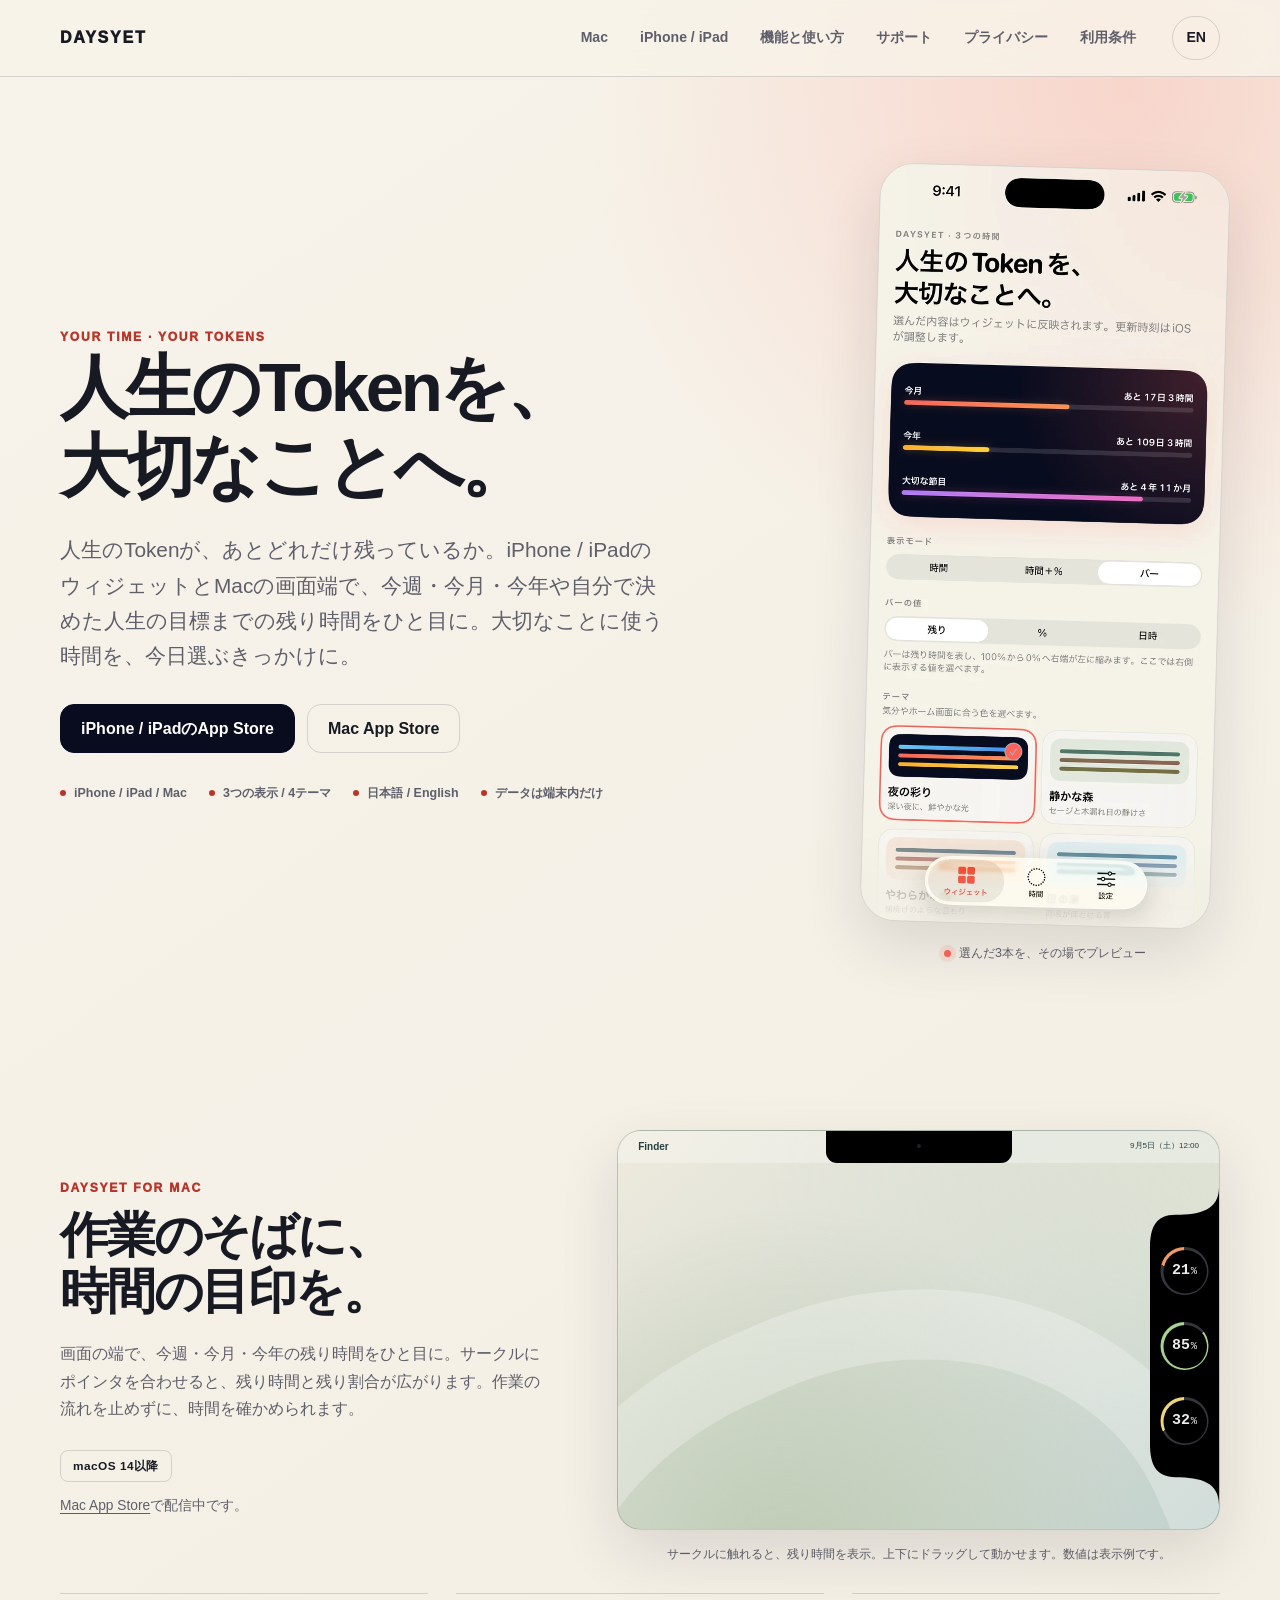
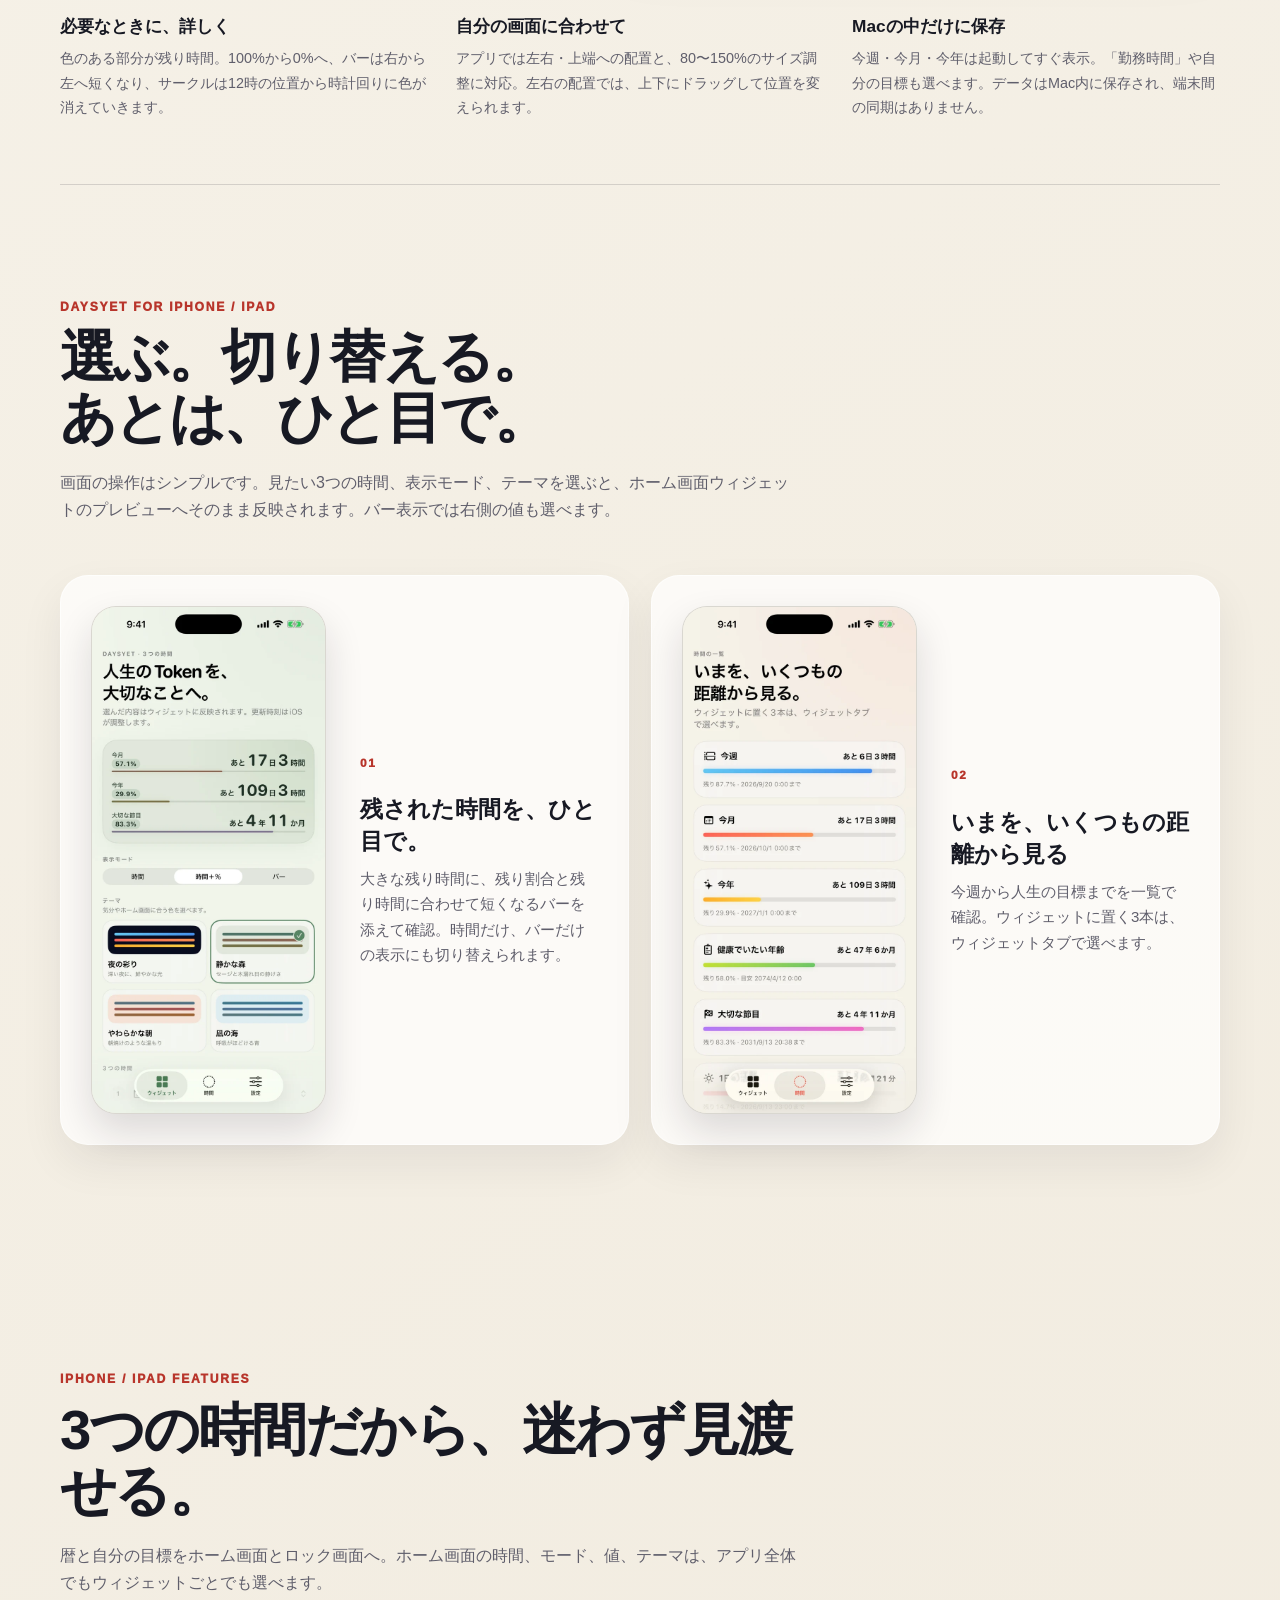
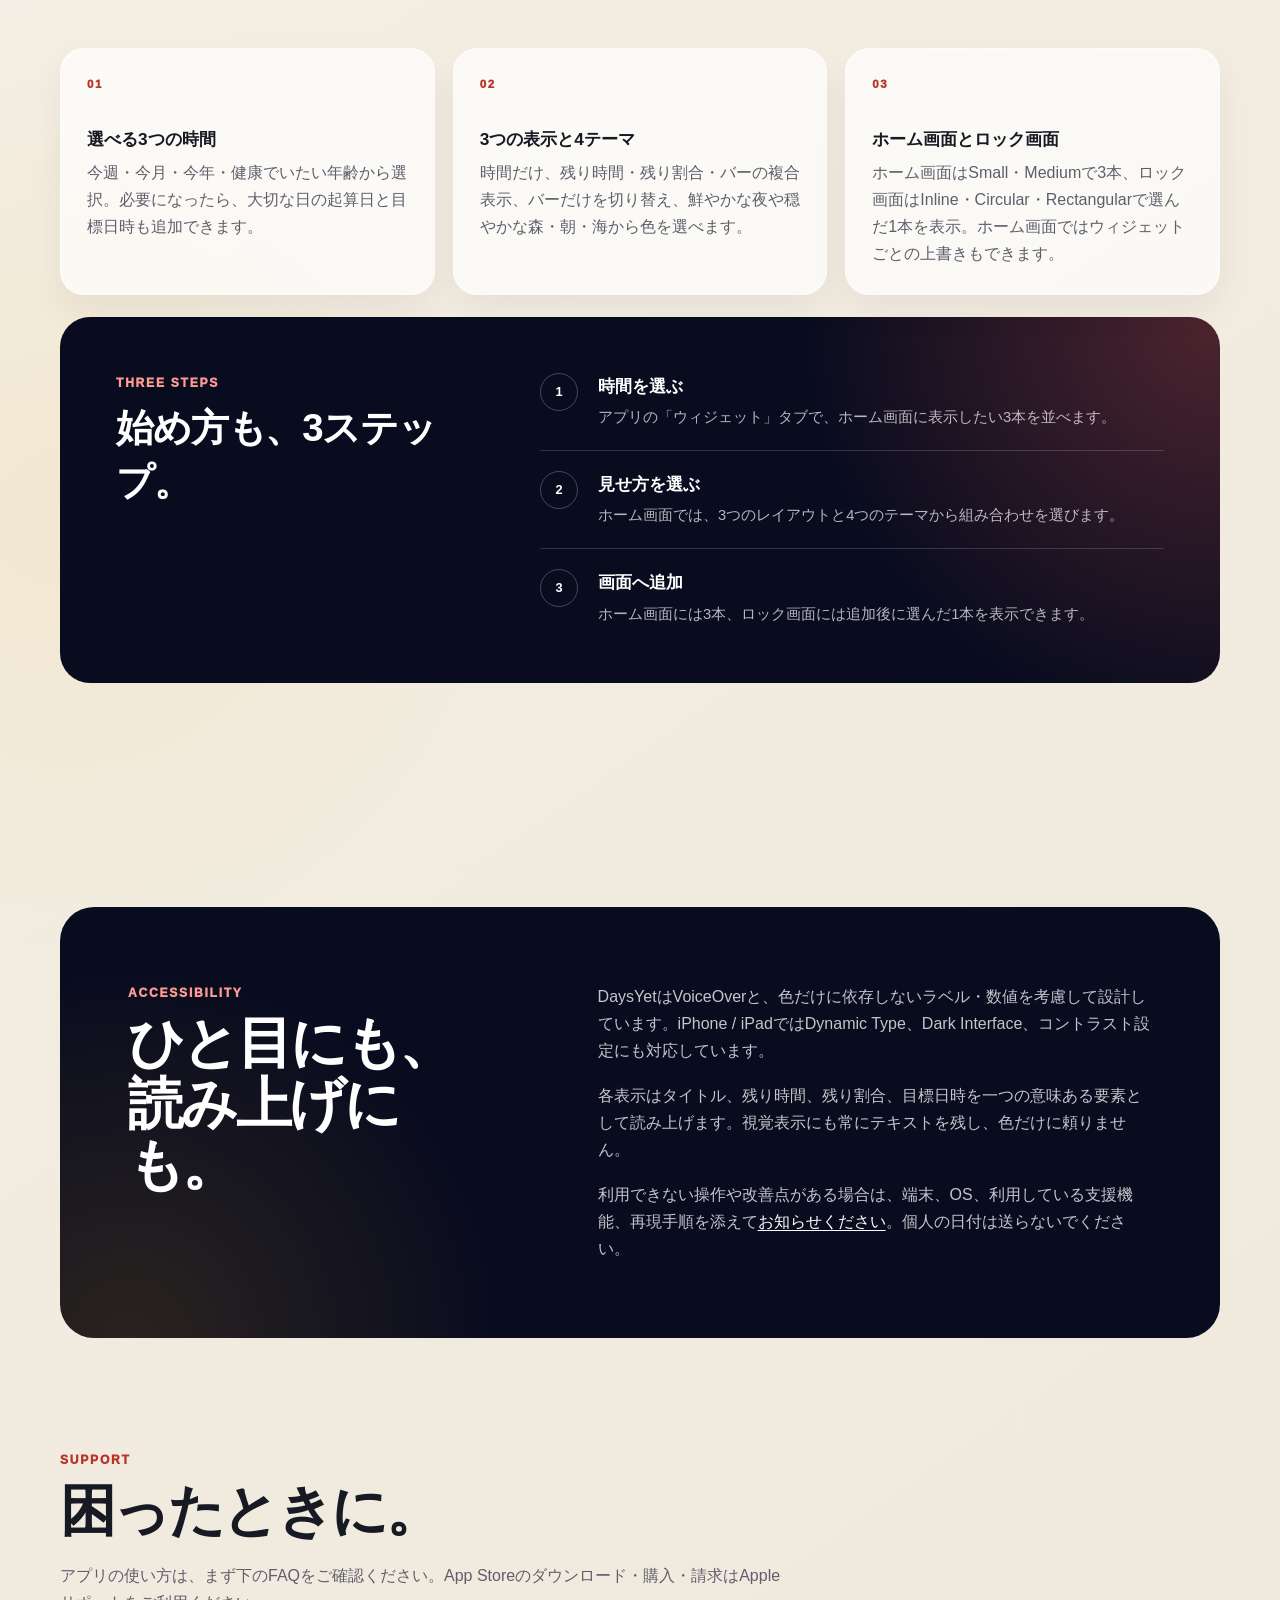
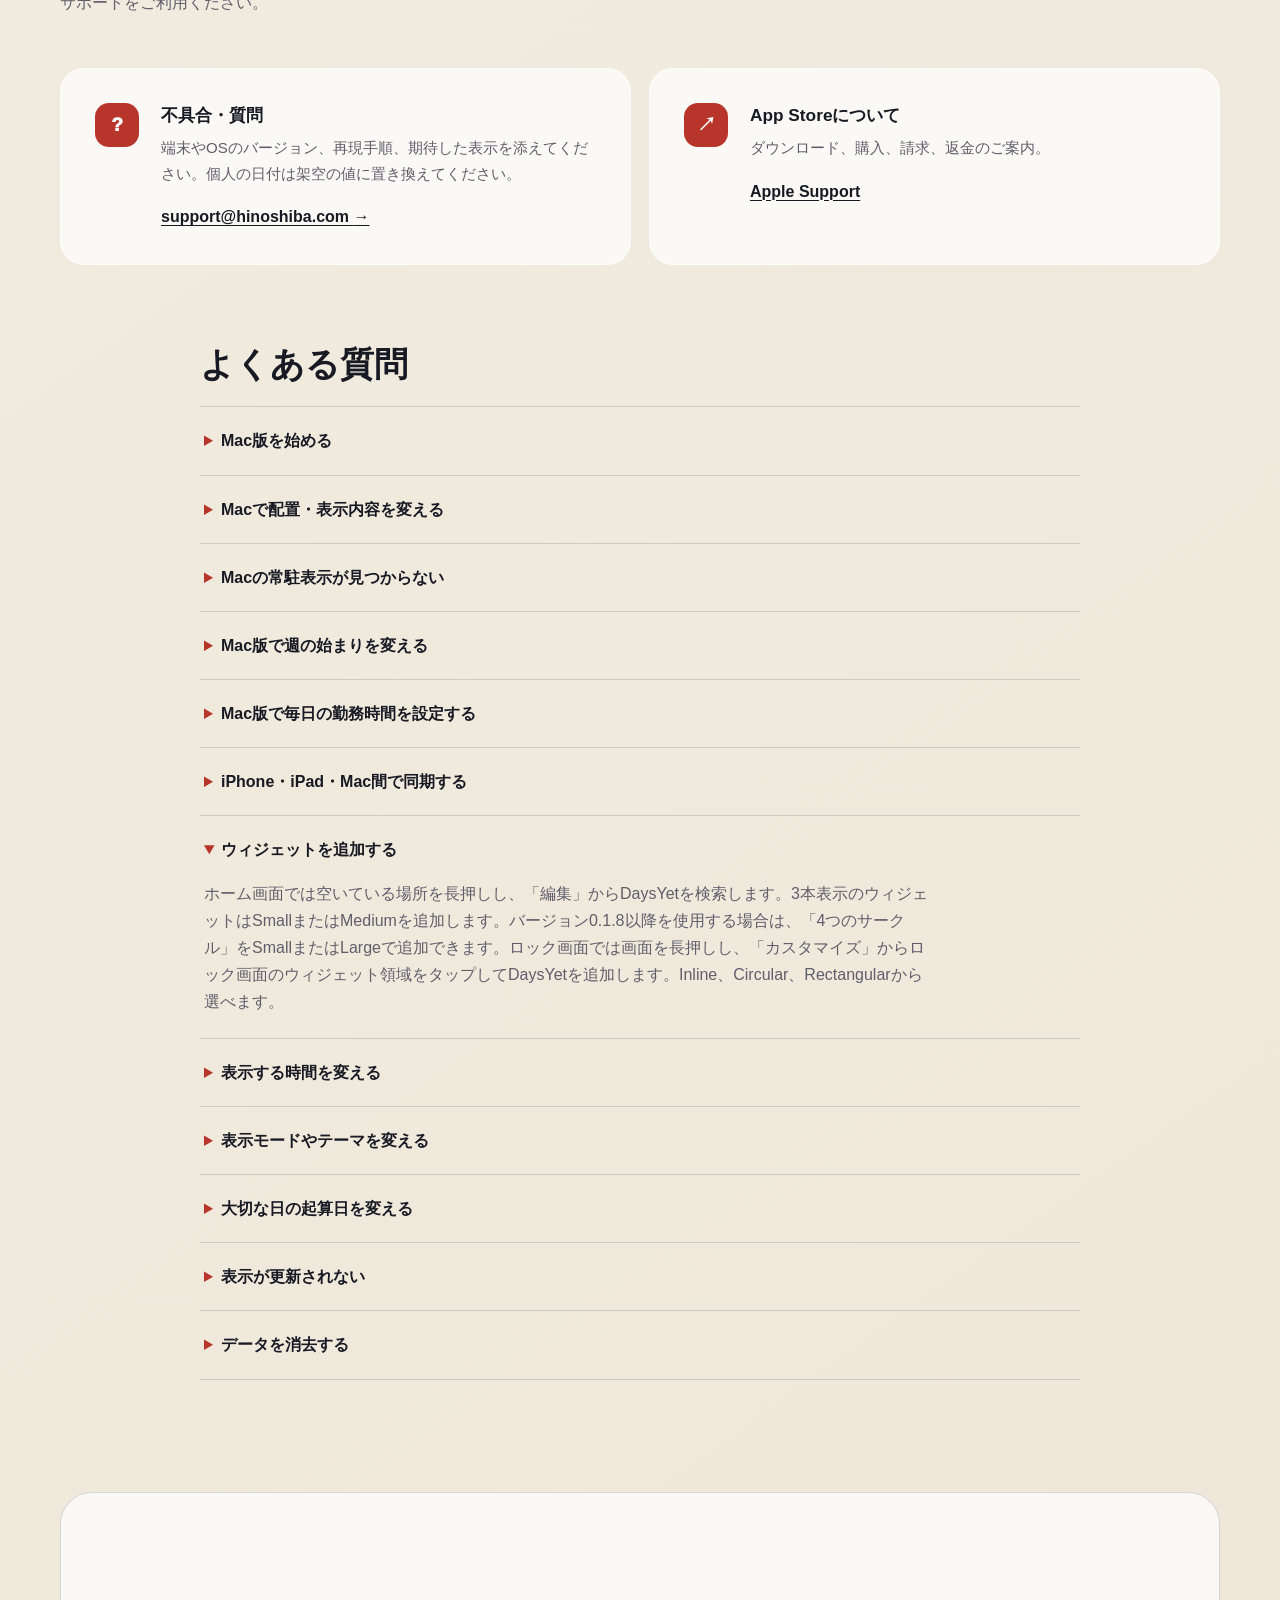
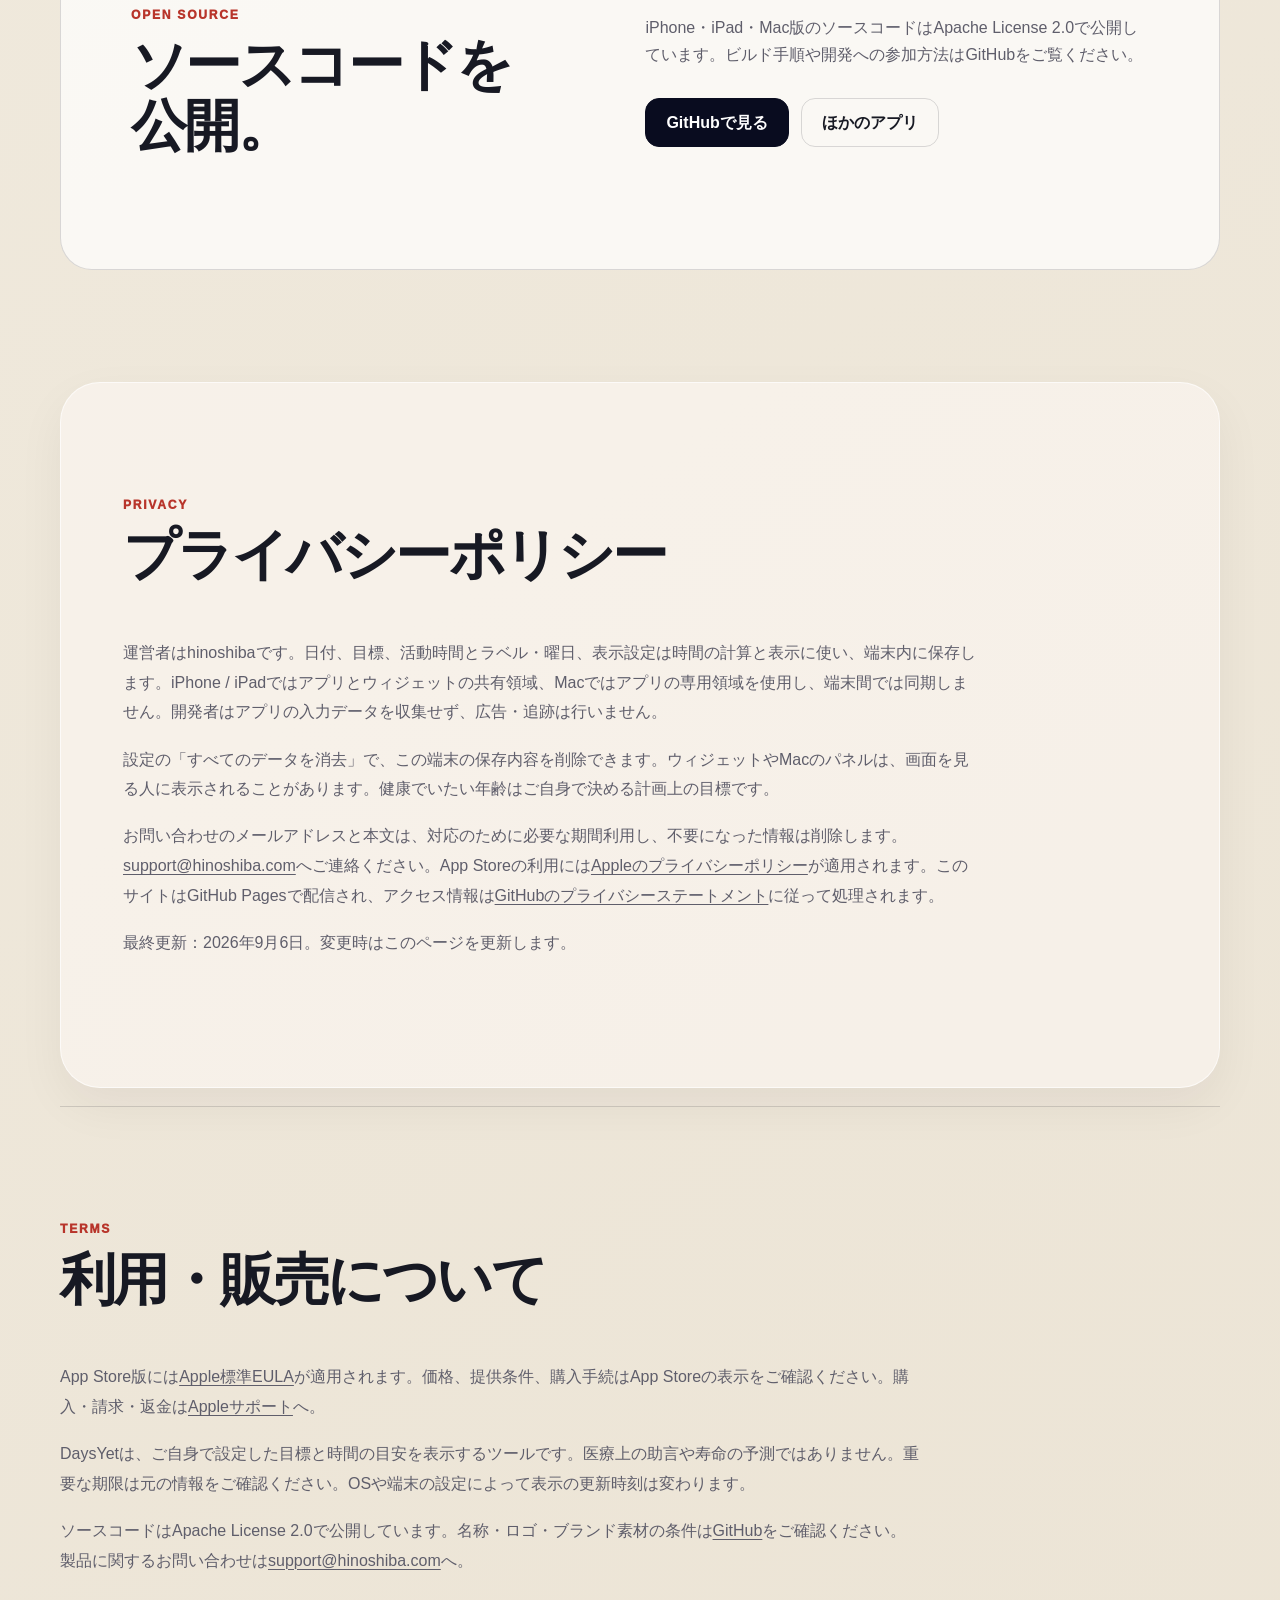
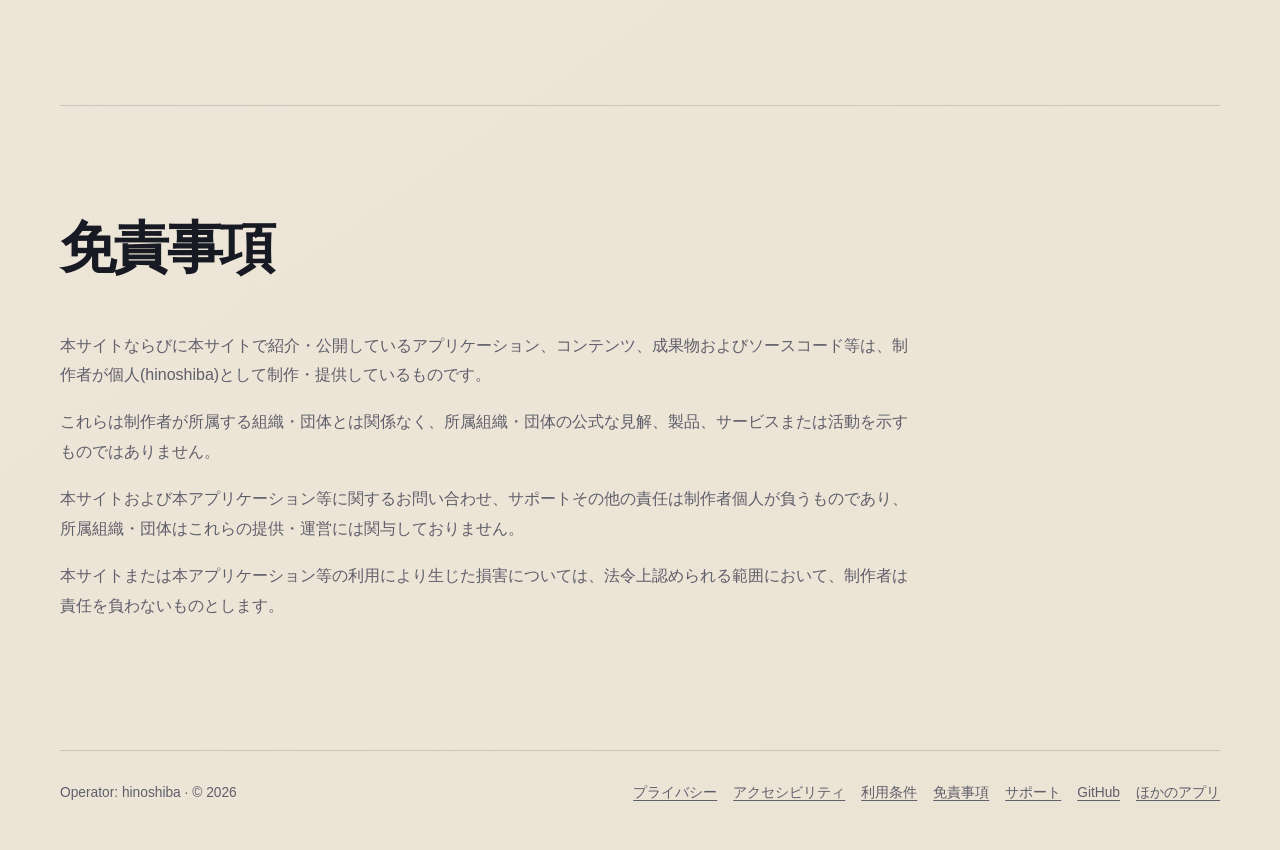
==== http_dist/index.html @ bad5e23a "docs: add personal disclaimer to README and website Signed-off-by: kai-kun-ai <kai.openclaw01@gmail." ====
<!DOCTYPE html>

<html data-i18n="0" lang="ja">
<head><script defer="" src="language.js?v=1"></script>
<meta charset="utf-8"/>
<meta content="width=device-width, initial-scale=1" name="viewport"/>
<meta content="app-id=6802000765" name="apple-itunes-app"/>
<meta content="#f7f3ea" media="(prefers-color-scheme: light)" name="theme-color"/>
<meta content="#0c0e18" media="(prefers-color-scheme: dark)" name="theme-color"/>
<title data-i18n="1">DaysYet — 人生のTokenを、大切なことへ。</title>
<meta content="人生のTokenを、大切なことへ。iPhone / iPadのウィジェットとMacの画面端で、残り時間と残り割合をひと目に。Mac版はmacOS 14以降向けに、Mac App Storeで配信中です。" data-i18n="2" name="description"/>
<meta content="website" property="og:type"/>
<meta content="DaysYet" property="og:site_name"/>
<meta content="DaysYet — 人生のTokenを、大切なことへ。" data-i18n="3" property="og:title"/>
<meta content="人生のTokenを、大切なことへ。iPhone / iPadとMacで、今週・今月・今年や目標までの残り時間と残り割合を表示。Mac版はMac App Storeで配信中です。" data-i18n="4" property="og:description"/>
<meta content="https://daysyet.hinoshiba.com/" data-i18n="5" property="og:url"/>
<meta content="https://daysyet.hinoshiba.com/assets/screenshots/ja/02-widget-target-date.webp?v=20260913-2" data-i18n="6" property="og:image"/>
<meta content="660" property="og:image:width"/>
<meta content="1434" property="og:image:height"/>
<meta content="残り時間、残り割合、残り時間に合わせて短くなるバーを同時表示するDaysYetのウィジェット設定画面" data-i18n="7" property="og:image:alt"/>
<meta content="ja_JP" data-i18n="8" property="og:locale"/>
<meta content="en_US" data-i18n="9" property="og:locale:alternate"/>
<meta content="summary" name="twitter:card"/>
<meta content="DaysYet — 人生のTokenを、大切なことへ。" data-i18n="10" name="twitter:title"/>
<meta content="人生のTokenを、大切なことへ。iPhone / iPadとMacで、今週・今月・今年や目標までの残り時間と残り割合を表示。Mac版はMac App Storeで配信中です。" data-i18n="11" name="twitter:description"/>
<meta content="https://daysyet.hinoshiba.com/assets/screenshots/ja/02-widget-target-date.webp?v=20260913-2" data-i18n="12" name="twitter:image"/>
<meta content="残り時間、残り割合、残り時間に合わせて短くなるバーを同時表示するDaysYetのウィジェット設定画面" data-i18n="13" name="twitter:image:alt"/>
<link href="https://daysyet.hinoshiba.com/" rel="canonical"/>



<link data-i18n="14" href="./favicon.ico" rel="icon" sizes="any"/>
<link data-i18n="15" href="./assets/favicon-32.png" rel="icon" sizes="32x32" type="image/png"/>
<link data-i18n="16" href="./assets/apple-touch-icon.png" rel="apple-touch-icon" sizes="180x180"/>
<link data-i18n="17" href="./assets/site.css?v=20260913-2" rel="stylesheet"/>
<script defer="" src="./assets/site.js?v=20260913-2"></script>
</head>
<body>
<a class="skip-link" data-i18n="18" href="#main">本文へ移動</a>
<header class="site-header" data-menu-open="false">
<div class="shell header-inner">
<a aria-label="DaysYet トップ" class="wordmark" data-i18n="19" href="#top">DAYSYET</a>
<nav aria-label="主なナビゲーション" class="site-navigation" data-i18n="20" id="site-navigation">
<a href="#mac">Mac</a>
<a href="#examples">iPhone / iPad</a>
<a href="#features">機能と使い方</a>
<a href="#support">サポート</a>
<a href="#privacy">プライバシー</a><a href="#terms">利用条件</a></nav>
<div class="header-actions">
<a class="lang" data-i18n="21" data-language-switch="" href="?lang=en" hreflang="en" lang="en">EN</a>
<button aria-controls="site-navigation" aria-expanded="false" class="nav-toggle" type="button"><span data-i18n="22">メニュー</span><svg aria-hidden="true" focusable="false" height="12" viewbox="0 0 12 12" width="12"><path d="m3 4.5 3 3 3-3" fill="none" stroke="currentColor" stroke-linecap="round" stroke-linejoin="round" stroke-width="1.5"></path></svg></button>
</div>
</div>
</header>
<div class="shell">
<main id="main" tabindex="-1">
<section aria-labelledby="hero-title" class="hero" id="top">
<div class="hero-copy">
<div class="eyebrow">Your time · Your tokens</div>
<h1 class="token-headline" data-i18n="23" id="hero-title">人生のTokenを、<br/>大切なことへ。</h1>
<p class="lead" data-i18n="24">人生のTokenが、あとどれだけ残っているか。iPhone / iPadのウィジェットとMacの画面端で、今週・今月・今年や自分で決めた人生の目標までの残り時間をひと目に。大切なことに使う時間を、今日選ぶきっかけに。</p>
<div class="actions" data-i18n="25">
<a class="button" href="https://apps.apple.com/jp/app/daysyet-%E6%AE%8B%E3%82%8A%E6%99%82%E9%96%93%E3%82%A6%E3%82%A3%E3%82%B8%E3%82%A7%E3%83%83%E3%83%88/id6802000765">iPhone / iPadのApp Store</a>
<a class="button secondary" href="https://apps.apple.com/jp/app/id6802000765?platform=mac">Mac App Store</a>
</div>
<ul aria-label="DaysYetの特徴" class="hero-facts" data-i18n="26">
<li data-i18n="27">iPhone / iPad / Mac</li>
<li data-i18n="28">3つの表示 / 4テーマ</li>
<li data-i18n="29">日本語 / English</li>
<li data-i18n="30">データは端末内だけ</li>
</ul>
</div>
<figure class="hero-figure">
<div class="screen-frame hero-screen">
<img alt="DaysYetのウィジェット設定画面。今月、今年、大切な節目の残り時間と、残り時間を表す3本のバーが表示されている。" data-i18n="31" fetchpriority="high" height="1434" src="./assets/screenshots/ja/01-widget-time-left.webp?v=20260913-2" width="660"/>
</div>
<figcaption data-i18n="32"><span aria-hidden="true"></span>選んだ3本を、その場でプレビュー</figcaption>
</figure>
</section>
<section aria-labelledby="mac-title" class="mac-section" id="mac">
<div class="mac-layout">
<div class="mac-heading">
<div class="section-heading">
<div class="eyebrow">DaysYet for Mac</div>
<h2 data-i18n="33" id="mac-title">作業のそばに、<br/>時間の目印を。</h2>
<p class="section-lead" data-i18n="34">画面の端で、今週・今月・今年の残り時間をひと目に。サークルにポインタを合わせると、残り時間と残り割合が広がります。作業の流れを止めずに、時間を確かめられます。</p>
</div>
<div class="mac-availability"><span class="platform-tag" data-i18n="35">macOS 14以降</span><p data-i18n="36"><a href="https://apps.apple.com/jp/app/id6802000765?platform=mac">Mac App Store</a>で配信中です。</p></div>
</div>
<figure class="mac-preview" id="mac-preview">
<div aria-label="Mac版の動作プレビュー。右側配置、150%サイズ。" class="mac-desktop" data-i18n="37" data-mac-desktop="" data-position="right" role="group">
<div aria-hidden="true" class="mac-menubar" data-i18n="38"><span><b>Finder</b><span class="mac-menu-item">ファイル</span><span class="mac-menu-item">表示</span></span><span>9月5日（土）12:00</span></div>
<div aria-hidden="true" class="mac-camera"></div>
<div class="mac-notch" data-expanded="false" data-mac-preview="" data-position="right">
<svg aria-hidden="true" class="mac-surface" data-mac-surface="" preserveaspectratio="none" viewbox="0 0 204 212"><path d="M204 0 C204 15.08 192 18.56 175.02 18.56 L175 18.56 C162 18.56 158 26.97 158 40.6 V171.4 C158 185.03 162 193.44 175 193.44 L175.02 193.44 C192 193.44 204 196.92 204 212 Z" data-mac-contour=""></path></svg>
<div aria-hidden="true" class="mac-detail" data-mac-detail="" id="mac-preview-detail"><div class="mac-detail-content" data-changing="false" data-mac-detail-content=""><div class="mac-detail-header" data-i18n="39"><span class="mac-detail-name" data-mac-name="">今週</span><span class="mac-detail-percentage" data-mac-percentage="">21%</span></div><span class="mac-countdown" data-i18n="40" data-mac-countdown=""><span data-mac-days="">1</span><small>日</small><span data-mac-hours="">12</span><small>時間</small></span><div aria-label="残り割合" aria-valuemax="100" aria-valuemin="0" aria-valuenow="21" class="mac-detail-progress" data-i18n="41" data-mac-progress="" role="progressbar"><span></span></div></div></div>
<div class="mac-rail">
<button aria-controls="mac-preview-detail" aria-describedby="mac-preview-description" aria-expanded="false" aria-label="今週、残り21%、残り1日12時間、詳細を表示" class="mac-metric" data-active="false" data-color="#ef9868" data-days="1" data-hours="12" data-i18n="42" data-mac-metric="0" data-name="今週" data-percentage="21" style="--metric-color: #ef9868; --remaining: 21%" type="button"><span aria-hidden="true" class="mac-ring"><strong class="mac-ring-value">21<small>%</small></strong></span></button>
<button aria-controls="mac-preview-detail" aria-describedby="mac-preview-description" aria-expanded="false" aria-label="今月、残り85%、残り25日12時間、詳細を表示" class="mac-metric" data-active="false" data-color="#a6d391" data-days="25" data-hours="12" data-i18n="43" data-mac-metric="1" data-name="今月" data-percentage="85" style="--metric-color: #a6d391; --remaining: 85%" type="button"><span aria-hidden="true" class="mac-ring"><strong class="mac-ring-value">85<small>%</small></strong></span></button>
<button aria-controls="mac-preview-detail" aria-describedby="mac-preview-description" aria-expanded="false" aria-label="今年、残り32%、残り117日12時間、詳細を表示" class="mac-metric" data-active="false" data-color="#eed47d" data-days="117" data-hours="12" data-i18n="44" data-mac-metric="2" data-name="今年" data-percentage="32" style="--metric-color: #eed47d; --remaining: 32%" type="button"><span aria-hidden="true" class="mac-ring"><strong class="mac-ring-value">32<small>%</small></strong></span></button>
</div>
</div>
</div>
<p class="visually-hidden" data-i18n="45" id="mac-preview-description">表示例: 今週の残り21%、今月の残り85%、今年の残り32%。サークルを選ぶと、残り時間と残り割合を表示します。Tabキーでも選択でき、Escキーで閉じます。</p>
<figcaption data-i18n="46">サークルに触れると、残り時間を表示。上下にドラッグして動かせます。数値は表示例です。</figcaption>
</figure>
</div>
<div class="mac-benefits">
<article><h3 data-i18n="47">必要なときに、詳しく</h3><p data-i18n="48">色のある部分が残り時間。100%から0%へ、バーは右から左へ短くなり、サークルは12時の位置から時計回りに色が消えていきます。</p></article>
<article><h3 data-i18n="49">自分の画面に合わせて</h3><p data-i18n="50">アプリでは左右・上端への配置と、80〜150%のサイズ調整に対応。左右の配置では、上下にドラッグして位置を変えられます。</p></article>
<article><h3 data-i18n="51">Macの中だけに保存</h3><p data-i18n="52">今週・今月・今年は起動してすぐ表示。「勤務時間」や自分の目標も選べます。データはMac内に保存され、端末間の同期はありません。</p></article>
</div>
</section>
<section aria-labelledby="examples-title" id="examples">
<div class="section-heading">
<div class="eyebrow">DaysYet for iPhone / iPad</div>
<h2 data-i18n="53" id="examples-title">選ぶ。切り替える。<br/>あとは、ひと目で。</h2>
<p class="section-lead" data-i18n="54">画面の操作はシンプルです。見たい3つの時間、表示モード、テーマを選ぶと、ホーム画面ウィジェットのプレビューへそのまま反映されます。バー表示では右側の値も選べます。</p>
</div>
<div class="sample-grid">
<figure class="sample-card">
<div class="screen-frame">
<img alt="落ち着いたフォレストテーマで、3つの残り時間、残り割合、残り時間に合わせて短くなるバーを同時表示したDaysYetのウィジェット設定画面。" data-i18n="55" decoding="async" height="1434" loading="lazy" src="./assets/screenshots/ja/02-widget-target-date.webp?v=20260913-2" width="660"/>
</div>
<figcaption>
<span class="sample-number">01</span>
<div><h3 data-i18n="56">残された時間を、ひと目で。</h3><p data-i18n="57">大きな残り時間に、残り割合と残り時間に合わせて短くなるバーを添えて確認。時間だけ、バーだけの表示にも切り替えられます。</p></div>
</figcaption>
</figure>
<figure class="sample-card">
<div class="screen-frame">
<img alt="今週、今月、今年、健康でいたい年齢、大切な節目を、残り時間、残り割合、残り時間のバーで並べた時間一覧。" data-i18n="58" decoding="async" height="1434" loading="lazy" src="./assets/screenshots/ja/03-time-library.webp?v=20260913-2" width="660"/>
</div>
<figcaption>
<span class="sample-number">02</span>
<div><h3 data-i18n="59">いまを、いくつもの距離から見る</h3><p data-i18n="60">今週から人生の目標までを一覧で確認。ウィジェットに置く3本は、ウィジェットタブで選べます。</p></div>
</figcaption>
</figure>
</div>
</section>
<section aria-labelledby="features-title" id="features">
<div class="section-heading">
<div class="eyebrow">iPhone / iPad features</div>
<h2 data-i18n="61" id="features-title">3つの時間だから、迷わず見渡せる。</h2>
<p class="section-lead" data-i18n="62">暦と自分の目標をホーム画面とロック画面へ。ホーム画面の時間、モード、値、テーマは、アプリ全体でもウィジェットごとでも選べます。</p>
</div>
<div class="feature-grid">
<article class="feature-card"><span aria-hidden="true">01</span><h3 data-i18n="63">選べる3つの時間</h3><p data-i18n="64">今週・今月・今年・健康でいたい年齢から選択。必要になったら、大切な日の起算日と目標日時も追加できます。</p></article>
<article class="feature-card"><span aria-hidden="true">02</span><h3 data-i18n="65">3つの表示と4テーマ</h3><p data-i18n="66">時間だけ、残り時間・残り割合・バーの複合表示、バーだけを切り替え、鮮やかな夜や穏やかな森・朝・海から色を選べます。</p></article>
<article class="feature-card"><span aria-hidden="true">03</span><h3 data-i18n="67">ホーム画面とロック画面</h3><p data-i18n="68">ホーム画面はSmall・Mediumで3本、ロック画面はInline・Circular・Rectangularで選んだ1本を表示。ホーム画面ではウィジェットごとの上書きもできます。</p></article>
</div>
<section aria-labelledby="steps-title" class="steps">
<div class="steps-copy"><div class="eyebrow">Three steps</div><h3 data-i18n="69" id="steps-title">始め方も、3ステップ。</h3></div>
<ol>
<li><span>1</span><div><strong data-i18n="70">時間を選ぶ</strong><p data-i18n="71">アプリの「ウィジェット」タブで、ホーム画面に表示したい3本を並べます。</p></div></li>
<li><span>2</span><div><strong data-i18n="72">見せ方を選ぶ</strong><p data-i18n="73">ホーム画面では、3つのレイアウトと4つのテーマから組み合わせを選びます。</p></div></li>
<li><span>3</span><div><strong data-i18n="74">画面へ追加</strong><p data-i18n="75">ホーム画面には3本、ロック画面には追加後に選んだ1本を表示できます。</p></div></li>
</ol>
</section>
</section>
<section aria-labelledby="accessibility-title" class="band-section" id="accessibility">
<div><div class="eyebrow">Accessibility</div><h2 data-i18n="76" id="accessibility-title">ひと目にも、<br/>読み上げにも。</h2></div>
<div class="band-copy">
<p data-i18n="77">DaysYetはVoiceOverと、色だけに依存しないラベル・数値を考慮して設計しています。iPhone / iPadではDynamic Type、Dark Interface、コントラスト設定にも対応しています。</p>
<p data-i18n="78">各表示はタイトル、残り時間、残り割合、目標日時を一つの意味ある要素として読み上げます。視覚表示にも常にテキストを残し、色だけに頼りません。</p>
<p data-i18n="79">利用できない操作や改善点がある場合は、端末、OS、利用している支援機能、再現手順を添えて<a href="#support">お知らせください</a>。個人の日付は送らないでください。</p>
</div>
</section>
<section aria-labelledby="support-title" id="support">
<div class="section-heading">
<div class="eyebrow">Support</div>
<h2 data-i18n="80" id="support-title">困ったときに。</h2>
<p class="section-lead" data-i18n="81">アプリの使い方は、まず下のFAQをご確認ください。App Storeのダウンロード・購入・請求はAppleサポートをご利用ください。</p>
</div>
<div class="contact-grid">
<article class="contact-card"><div aria-hidden="true" class="contact-icon">?</div><div><h3 data-i18n="82">不具合・質問</h3><p data-i18n="83">端末やOSのバージョン、再現手順、期待した表示を添えてください。個人の日付は架空の値に置き換えてください。</p><a href="mailto:support@hinoshiba.com?subject=DaysYet%20Support">support@hinoshiba.com <span aria-hidden="true">→</span></a></div></article>
<article class="contact-card"><div aria-hidden="true" class="contact-icon">↗</div><div><h3 data-i18n="84">App Storeについて</h3><p data-i18n="85">ダウンロード、購入、請求、返金のご案内。</p><a href="https://support.apple.com/billing">Apple Support</a></div></article>
</div>
<div class="faq">
<h3 data-i18n="86">よくある質問</h3>
<details><summary data-i18n="87">Mac版を始める</summary><p data-i18n="88">Mac版はmacOS 14以降に対応し、<a href="https://apps.apple.com/jp/app/id6802000765?platform=mac">Mac App Store</a>からダウンロードできます。動作は<a href="#mac-preview">このページのプレビュー</a>で試せます。Mac版ではDaysYetを起動すると、今週・今月・今年が画面の右端に表示されます。設定画面を閉じても常駐表示は続きます。本体をダブルクリックすると設定が開きます。macOSのウィジェットギャラリーから追加する操作は不要です。</p></details>
<details><summary data-i18n="89">Macで配置・表示内容を変える</summary><p data-i18n="90">ウィジェット本体をダブルクリックして設定を開き、表示する時間（左右は3〜8個、上端は先頭の3本）、詳細の表示モード、プログレスバー表示時の値（残り時間・残り割合・終了日時）、テーマ、表示先ディスプレイ、左右または上端の配置、左右配置時の上下位置、サイズ（80〜150%、標準100%）を選びます。サイズに合わせてサークルと文字も変わります。項目にポインタを合わせると詳細が開きます。左右では選んだサークルの高さに合わせて、詳細と黒いパネルの膨らみが上下に移動します。上端ではバーやそのすぐ上にポインタを合わせて項目を切り替えられます。それより上のカメラ部分では、現在の項目の詳細が開きます。バーの帯と線の太さもサイズに合わせて変わります。本体のダブルクリックは設定を開きます。「詳細を開いたままにする」も設定で選べます。通常はポインタを外すと詳細が閉じます。「詳細を開いたままにする」を選んだ場合は、設定でオフにして閉じます。表示・非表示と終了は設定から操作できます。非表示にした場合は、DaysYetをもう一度起動すると設定が開き、表示を戻せます。</p></details>
<details><summary data-i18n="91">Macの常駐表示が見つからない</summary><p data-i18n="92">DaysYetをもう一度起動して設定を開き、常駐表示を有効にしてください。表示先ディスプレイと配置も設定で確認できます。改善しない場合は、MacとmacOSのバージョン、接続しているディスプレイ、再現手順を添えてお問い合わせください。</p></details>
<details><summary data-i18n="93">Mac版で週の始まりを変える</summary><p data-i18n="94">Mac版では「設定 → 時間 → 週の始まり」から変更できます。初期状態は端末のカレンダー設定に従い、現在使われる曜日も表示します。日曜〜土曜のいずれかを指定すると、その曜日の現地時刻0:00から翌週の同じ曜日0:00までを「今週」として計算します。変更はMac版の残り時間・残り割合・終了日時に反映されます。</p></details>
<details><summary data-i18n="95">Mac版で毎日の勤務時間を設定する</summary><p data-i18n="96">Mac版の「設定 → 時間」で開始・終了時刻と活動する曜日を設定し、表示する項目から「勤務時間」を選びます。初期値は月曜〜金曜の9:00〜18:00で、端末の現地時刻で繰り返します。有効な曜日は開始前に「開始前」、勤務中に残り時間、終了後に「活動終了」を表示し、無効な曜日は「Off」を表示します。22:00〜翌6:00のような勤務にも対応し、開始と終了が同じ時刻の場合は24時間として扱います。勤務時刻は端末内だけに保存され、他の端末には同期されません。</p></details>
<details><summary data-i18n="97">iPhone・iPad・Mac間で同期する</summary><p data-i18n="98">端末間の同期機能はありません。表示する時間や目標日は各端末で設定します。データの消去も操作した端末だけに反映されます。</p></details>
<details open=""><summary data-i18n="99">ウィジェットを追加する</summary><p data-i18n="100">ホーム画面では空いている場所を長押しし、「編集」からDaysYetを検索します。3本表示のウィジェットはSmallまたはMediumを追加します。バージョン0.1.8以降を使用する場合は、「4つのサークル」をSmallまたはLargeで追加できます。ロック画面では画面を長押しし、「カスタマイズ」からロック画面のウィジェット領域をタップしてDaysYetを追加します。Inline、Circular、Rectangularから選べます。</p></details>
<details><summary data-i18n="101">表示する時間を変える</summary><p data-i18n="102">アプリのウィジェットタブで3本を選ぶと、3本表示のホーム画面ウィジェットへ反映されます。特定の3本表示ウィジェットだけ変える場合は、そのウィジェットを長押しして「ウィジェットを編集」を開き、「アプリで選んだ3本を使う」をオフにします。バージョン0.1.8以降の「4つのサークル」は、アプリの3本とは別に設定します。長押しして「ウィジェットを編集」を開き、左上・右上・左下・右下の時間をそれぞれ選びます。ロック画面で表示する1本は、ロック画面のカスタマイズ中にウィジェットをタップして選べます。</p></details>
<details><summary data-i18n="103">表示モードやテーマを変える</summary><p data-i18n="104">3本表示のホーム画面ウィジェットでは、アプリのウィジェットタブで「時間」「時間＋％」「バー」から選び、4つのテーマを切り替えられます。「時間＋％」では、各行に残り時間、残り割合、残り時間に合わせて短くなるバーを一緒に表示します。特定の3本表示ウィジェットだけ別の表示や色にする場合は、ホーム画面から「ウィジェットを編集」を開いて上書きできます。バージョン0.1.8以降の「4つのサークル」は、「ウィジェットを編集」で中央の値（残り時間・残り割合・終了日時）とテーマを選びます。</p></details>
<details><summary data-i18n="105">大切な日の起算日を変える</summary><p data-i18n="106">アプリの「時間」タブで「大切な節目」のカードをタップし、起算日と目標日時を設定します。起算日を100%として、目標日時に0%となる残り割合を計算します。</p></details>
<details><summary data-i18n="107">表示が更新されない</summary><p data-i18n="108">一度DaysYetを開いて設定を保存し直し、ウィジェットがホーム画面またはロック画面に追加されていることを確認してください。OSが更新時刻を調整するため、常に秒単位で更新されるものではありません。改善しない場合は端末・OS・アプリバージョンを添えて<a href="mailto:support@hinoshiba.com?subject=DaysYet%20Support">support@hinoshiba.com</a>へお問い合わせください。</p></details>
<details><summary data-i18n="109">データを消去する</summary><p data-i18n="110">iPhone / iPadでは設定タブ、Macではウィジェット本体のダブルクリックで開く設定画面で「すべてのデータを消去」を選びます。Macでは常駐パネルの配置とサイズの設定も初期状態へ戻ります。他の端末には影響しません。入力したデータは開発者のサーバーに保存されません。</p></details>
</div>
</section>
<section aria-labelledby="source-title" class="source-section" id="source">
<div><div class="eyebrow">Open source</div><h2 data-i18n="111" id="source-title">ソースコードを公開。</h2></div>
<div><p data-i18n="112">iPhone・iPad・Mac版のソースコードはApache License 2.0で公開しています。ビルド手順や開発への参加方法はGitHubをご覧ください。</p><div class="actions" data-i18n="113"><a class="button" href="https://github.com/hinoshiba/DaysYet">GitHubで見る</a><a class="button secondary" href="https://www.hinoshiba.com/products/">ほかのアプリ</a></div></div>
</section>
<section aria-labelledby="privacy-title" class="policy-section" id="privacy"><div class="section-heading"><div class="eyebrow">PRIVACY</div><h2 data-i18n="114" id="privacy-title">プライバシーポリシー</h2></div><div class="policy-copy"><p data-i18n="115">運営者はhinoshibaです。日付、目標、活動時間とラベル・曜日、表示設定は時間の計算と表示に使い、端末内に保存します。iPhone / iPadではアプリとウィジェットの共有領域、Macではアプリの専用領域を使用し、端末間では同期しません。開発者はアプリの入力データを収集せず、広告・追跡は行いません。</p><p data-i18n="116">設定の「すべてのデータを消去」で、この端末の保存内容を削除できます。ウィジェットやMacのパネルは、画面を見る人に表示されることがあります。健康でいたい年齢はご自身で決める計画上の目標です。</p><p data-i18n="117">お問い合わせのメールアドレスと本文は、対応のために必要な期間利用し、不要になった情報は削除します。<a href="mailto:support@hinoshiba.com">support@hinoshiba.com</a>へご連絡ください。App Storeの利用には<a href="https://www.apple.com/legal/privacy/">Appleのプライバシーポリシー</a>が適用されます。このサイトはGitHub Pagesで配信され、アクセス情報は<a href="https://docs.github.com/en/site-policy/privacy-policies/github-general-privacy-statement">GitHubのプライバシーステートメント</a>に従って処理されます。</p><p data-i18n="118">最終更新：2026年9月6日。変更時はこのページを更新します。</p></div></section>
<section aria-labelledby="terms-title" class="terms-section" id="terms"><div class="section-heading"><div class="eyebrow">TERMS</div><h2 data-i18n="119" id="terms-title">利用・販売について</h2></div><div class="policy-copy"><p data-i18n="120">App Store版には<a href="https://www.apple.com/legal/internet-services/itunes/dev/stdeula/">Apple標準EULA</a>が適用されます。価格、提供条件、購入手続はApp Storeの表示をご確認ください。購入・請求・返金は<a href="https://support.apple.com/billing">Appleサポート</a>へ。</p><p data-i18n="121">DaysYetは、ご自身で設定した目標と時間の目安を表示するツールです。医療上の助言や寿命の予測ではありません。重要な期限は元の情報をご確認ください。OSや端末の設定によって表示の更新時刻は変わります。</p><p data-i18n="122">ソースコードはApache License 2.0で公開しています。名称・ロゴ・ブランド素材の条件は<a href="https://github.com/hinoshiba/DaysYet">GitHub</a>をご確認ください。製品に関するお問い合わせは<a href="mailto:support@hinoshiba.com">support@hinoshiba.com</a>へ。</p></div></section>
<section aria-labelledby="disclaimer-title" class="terms-section" id="disclaimer" lang="ja">
<div class="section-heading"><h2 id="disclaimer-title">免責事項</h2></div>
<div class="policy-copy">
<p>本サイトならびに本サイトで紹介・公開しているアプリケーション、コンテンツ、成果物およびソースコード等は、制作者が個人(hinoshiba)として制作・提供しているものです。</p>
<p>これらは制作者が所属する組織・団体とは関係なく、所属組織・団体の公式な見解、製品、サービスまたは活動を示すものではありません。</p>
<p>本サイトおよび本アプリケーション等に関するお問い合わせ、サポートその他の責任は制作者個人が負うものであり、所属組織・団体はこれらの提供・運営には関与しておりません。</p>
<p>本サイトまたは本アプリケーション等の利用により生じた損害については、法令上認められる範囲において、制作者は責任を負わないものとします。</p>
</div>
</section>
</main>
<footer>
<span>Operator: hinoshiba · © 2026</span>
<nav aria-label="関連情報" class="footer-links" data-i18n="123"><a href="#privacy">プライバシー</a><a href="#accessibility">アクセシビリティ</a><a href="#terms">利用条件</a><a href="#disclaimer" lang="ja">免責事項</a><a href="#support">サポート</a><a href="https://github.com/hinoshiba/DaysYet">GitHub</a><a href="https://www.hinoshiba.com/products/">ほかのアプリ</a></nav>
</footer>
</div>
<script id="translations" type="application/json">{
  "0": {
    "attributes": {
      "lang": {
        "ja": "ja",
        "en": "en"
      }
    }
  },
  "1": {
    "text": {
      "0": {
        "ja": "DaysYet — 人生のTokenを、大切なことへ。",
        "en": "DaysYet — Life’s tokens. Make them count."
      }
    }
  },
  "2": {
    "attributes": {
      "content": {
        "ja": "人生のTokenを、大切なことへ。iPhone / iPadのウィジェットとMacの画面端で、残り時間と残り割合をひと目に。Mac版はmacOS 14以降向けに、Mac App Storeで配信中です。",
        "en": "Make life’s tokens count. See time left and remaining percentage with iPhone and iPad widgets and a Mac desktop panel. The Mac app is available on the Mac App Store for macOS 14 or later."
      }
    }
  },
  "3": {
    "attributes": {
      "content": {
        "ja": "DaysYet — 人生のTokenを、大切なことへ。",
        "en": "DaysYet — Life’s tokens. Make them count."
      }
    }
  },
  "4": {
    "attributes": {
      "content": {
        "ja": "人生のTokenを、大切なことへ。iPhone / iPadとMacで、今週・今月・今年や目標までの残り時間と残り割合を表示。Mac版はMac App Storeで配信中です。",
        "en": "Life’s tokens. Make them count. Keep time left and remaining percentage in view on iPhone, iPad, and Mac. The Mac app is available on the Mac App Store."
      }
    }
  },
  "5": {
    "attributes": {
      "content": {
        "ja": "https://daysyet.hinoshiba.com/",
        "en": "https://daysyet.hinoshiba.com/en/"
      }
    }
  },
  "6": {
    "attributes": {
      "content": {
        "ja": "https://daysyet.hinoshiba.com/assets/screenshots/ja/02-widget-target-date.webp?v=20260913-2",
        "en": "https://daysyet.hinoshiba.com/assets/screenshots/en/02-widget-target-date.webp?v=20260913-2"
      }
    }
  },
  "7": {
    "attributes": {
      "content": {
        "ja": "残り時間、残り割合、残り時間に合わせて短くなるバーを同時表示するDaysYetのウィジェット設定画面",
        "en": "DaysYet Widget screen showing time left, remaining percentage, and bars showing the time remaining together"
      }
    }
  },
  "8": {
    "attributes": {
      "content": {
        "ja": "ja_JP",
        "en": "en_US"
      }
    }
  },
  "9": {
    "attributes": {
      "content": {
        "ja": "en_US",
        "en": "ja_JP"
      }
    }
  },
  "10": {
    "attributes": {
      "content": {
        "ja": "DaysYet — 人生のTokenを、大切なことへ。",
        "en": "DaysYet — Life’s tokens. Make them count."
      }
    }
  },
  "11": {
    "attributes": {
      "content": {
        "ja": "人生のTokenを、大切なことへ。iPhone / iPadとMacで、今週・今月・今年や目標までの残り時間と残り割合を表示。Mac版はMac App Storeで配信中です。",
        "en": "Life’s tokens. Make them count. Keep time left and remaining percentage in view on iPhone, iPad, and Mac. The Mac app is available on the Mac App Store."
      }
    }
  },
  "12": {
    "attributes": {
      "content": {
        "ja": "https://daysyet.hinoshiba.com/assets/screenshots/ja/02-widget-target-date.webp?v=20260913-2",
        "en": "https://daysyet.hinoshiba.com/assets/screenshots/en/02-widget-target-date.webp?v=20260913-2"
      }
    }
  },
  "13": {
    "attributes": {
      "content": {
        "ja": "残り時間、残り割合、残り時間に合わせて短くなるバーを同時表示するDaysYetのウィジェット設定画面",
        "en": "DaysYet Widget screen showing time left, remaining percentage, and bars showing the time remaining together"
      }
    }
  },
  "14": {
    "attributes": {
      "href": {
        "ja": "./favicon.ico",
        "en": "favicon.ico"
      }
    }
  },
  "15": {
    "attributes": {
      "href": {
        "ja": "./assets/favicon-32.png",
        "en": "assets/favicon-32.png"
      }
    }
  },
  "16": {
    "attributes": {
      "href": {
        "ja": "./assets/apple-touch-icon.png",
        "en": "assets/apple-touch-icon.png"
      }
    }
  },
  "17": {
    "attributes": {
      "href": {
        "ja": "./assets/site.css?v=20260913-2",
        "en": "assets/site.css?v=20260913-2"
      }
    }
  },
  "18": {
    "text": {
      "0": {
        "ja": "本文へ移動",
        "en": "Skip to content"
      }
    }
  },
  "19": {
    "attributes": {
      "aria-label": {
        "ja": "DaysYet トップ",
        "en": "DaysYet home"
      }
    }
  },
  "20": {
    "html": {
      "ja": "\n<a href=\"#mac\">Mac<\/a>\n<a href=\"#examples\">iPhone / iPad<\/a>\n<a href=\"#features\">機能と使い方<\/a>\n<a href=\"#support\">サポート<\/a>\n<a href=\"#privacy\">プライバシー<\/a><a href=\"#terms\">利用条件<\/a>",
      "en": "\n<a href=\"#mac\">Mac<\/a>\n<a href=\"#examples\">iPhone / iPad<\/a>\n<a href=\"#features\">Features<\/a>\n<a href=\"#support\">Support<\/a>\n<a href=\"#privacy\">Privacy<\/a><a href=\"#terms\">Terms<\/a>"
    },
    "attributes": {
      "aria-label": {
        "ja": "主なナビゲーション",
        "en": "Main navigation"
      }
    }
  },
  "21": {
    "text": {
      "0": {
        "ja": "EN",
        "en": "日本語"
      }
    },
    "attributes": {
      "href": {
        "ja": "?lang=en",
        "en": "?lang=ja"
      },
      "lang": {
        "ja": "en",
        "en": "ja"
      },
      "hreflang": {
        "ja": "en",
        "en": "ja"
      }
    }
  },
  "22": {
    "text": {
      "0": {
        "ja": "メニュー",
        "en": "Menu"
      }
    }
  },
  "23": {
    "html": {
      "ja": "人生のTokenを、<br/>大切なことへ。",
      "en": "Life’s tokens.<br/>Make them count."
    }
  },
  "24": {
    "text": {
      "0": {
        "ja": "人生のTokenが、あとどれだけ残っているか。iPhone / iPadのウィジェットとMacの画面端で、今週・今月・今年や自分で決めた人生の目標までの残り時間をひと目に。大切なことに使う時間を、今日選ぶきっかけに。",
        "en": "How many of life’s tokens remain? See the time left in your week, month, year, and the personal goals you set, with iPhone and iPad widgets and a panel at the edge of your Mac display. Choose what to spend your time on today."
      }
    }
  },
  "25": {
    "html": {
      "ja": "\n<a class=\"button\" href=\"https://apps.apple.com/jp/app/daysyet-%E6%AE%8B%E3%82%8A%E6%99%82%E9%96%93%E3%82%A6%E3%82%A3%E3%82%B8%E3%82%A7%E3%83%83%E3%83%88/id6802000765\">iPhone / iPadのApp Store<\/a>\n<a class=\"button secondary\" href=\"https://apps.apple.com/jp/app/id6802000765?platform=mac\">Mac App Store<\/a>\n",
      "en": "\n<a class=\"button\" href=\"https://apps.apple.com/us/app/daysyet-time-left-widget/id6802000765\">App Store for iPhone / iPad<\/a>\n<a class=\"button secondary\" href=\"https://apps.apple.com/us/app/id6802000765?platform=mac\">Mac App Store<\/a>\n"
    }
  },
  "26": {
    "attributes": {
      "aria-label": {
        "ja": "DaysYetの特徴",
        "en": "DaysYet highlights"
      }
    }
  },
  "27": {
    "text": {
      "0": {
        "ja": "iPhone / iPad / Mac",
        "en": "iPhone / iPad / Mac"
      }
    }
  },
  "28": {
    "text": {
      "0": {
        "ja": "3つの表示 / 4テーマ",
        "en": "3 modes / 4 themes"
      }
    }
  },
  "29": {
    "text": {
      "0": {
        "ja": "日本語 / English",
        "en": "English / 日本語"
      }
    }
  },
  "30": {
    "text": {
      "0": {
        "ja": "データは端末内だけ",
        "en": "On-device data only"
      }
    }
  },
  "31": {
    "attributes": {
      "alt": {
        "ja": "DaysYetのウィジェット設定画面。今月、今年、大切な節目の残り時間と、残り時間を表す3本のバーが表示されている。",
        "en": "DaysYet Widget screen showing time left and three bars showing the time remaining for This month, This year, and A milestone."
      },
      "src": {
        "ja": "./assets/screenshots/ja/01-widget-time-left.webp?v=20260913-2",
        "en": "assets/screenshots/en/01-widget-time-left.webp?v=20260913-2"
      }
    }
  },
  "32": {
    "html": {
      "ja": "<span aria-hidden=\"true\"><\/span>選んだ3本を、その場でプレビュー",
      "en": "<span aria-hidden=\"true\"><\/span>Preview your three timelines as you choose them"
    }
  },
  "33": {
    "html": {
      "ja": "作業のそばに、<br/>時間の目印を。",
      "en": "A little sense of time.<br/>Right beside your work."
    }
  },
  "34": {
    "text": {
      "0": {
        "ja": "画面の端で、今週・今月・今年の残り時間をひと目に。サークルにポインタを合わせると、残り時間と残り割合が広がります。作業の流れを止めずに、時間を確かめられます。",
        "en": "Keep your week, month, and year in view at the edge of your screen. Hover over a circle to reveal time left and remaining percentage, without interrupting your work."
      }
    }
  },
  "35": {
    "text": {
      "0": {
        "ja": "macOS 14以降",
        "en": "macOS 14 or later"
      }
    }
  },
  "36": {
    "html": {
      "ja": "<a href=\"https://apps.apple.com/jp/app/id6802000765?platform=mac\">Mac App Store<\/a>で配信中です。",
      "en": "Available on the <a href=\"https://apps.apple.com/us/app/id6802000765?platform=mac\">Mac App Store<\/a>."
    }
  },
  "37": {
    "attributes": {
      "aria-label": {
        "ja": "Mac版の動作プレビュー。右側配置、150%サイズ。",
        "en": "Interactive Mac preview, fixed at the right edge at 150% size."
      }
    }
  },
  "38": {
    "html": {
      "ja": "<span><b>Finder<\/b><span class=\"mac-menu-item\">ファイル<\/span><span class=\"mac-menu-item\">表示<\/span><\/span><span>9月5日（土）12:00<\/span>",
      "en": "<span><b>Finder<\/b><span class=\"mac-menu-item\">File<\/span><span class=\"mac-menu-item\">View<\/span><\/span><span>Sat Sep 5 12:00 PM<\/span>"
    }
  },
  "39": {
    "html": {
      "ja": "<span class=\"mac-detail-name\" data-mac-name=\"\">今週<\/span><span class=\"mac-detail-percentage\" data-mac-percentage=\"\">21%<\/span>",
      "en": "<span class=\"mac-detail-name\" data-mac-name=\"\">This week<\/span><span class=\"mac-detail-percentage\" data-mac-percentage=\"\">21%<\/span>"
    }
  },
  "40": {
    "html": {
      "ja": "<span data-mac-days=\"\">1<\/span><small>日<\/small><span data-mac-hours=\"\">12<\/span><small>時間<\/small>",
      "en": "<span data-mac-days=\"\">1<\/span><small>d<\/small><span data-mac-hours=\"\">12<\/span><small>h<\/small>"
    }
  },
  "41": {
    "attributes": {
      "aria-label": {
        "ja": "残り割合",
        "en": "Remaining percentage"
      }
    }
  },
  "42": {
    "attributes": {
      "aria-label": {
        "ja": "今週、残り21%、残り1日12時間、詳細を表示",
        "en": "This week, 21% left, 1 day 12 hours left, Show details"
      },
      "data-name": {
        "ja": "今週",
        "en": "This week"
      }
    }
  },
  "43": {
    "attributes": {
      "aria-label": {
        "ja": "今月、残り85%、残り25日12時間、詳細を表示",
        "en": "This month, 85% left, 25 days 12 hours left, Show details"
      },
      "data-name": {
        "ja": "今月",
        "en": "This month"
      }
    }
  },
  "44": {
    "attributes": {
      "aria-label": {
        "ja": "今年、残り32%、残り117日12時間、詳細を表示",
        "en": "This year, 32% left, 117 days 12 hours left, Show details"
      },
      "data-name": {
        "ja": "今年",
        "en": "This year"
      }
    }
  },
  "45": {
    "text": {
      "0": {
        "ja": "表示例: 今週の残り21%、今月の残り85%、今年の残り32%。サークルを選ぶと、残り時間と残り割合を表示します。Tabキーでも選択でき、Escキーで閉じます。",
        "en": "Sample values: this week 21% left, this month 85% left, this year 32% left. Select a circle to reveal time left and remaining percentage. You can also use Tab to select and Esc to close."
      }
    }
  },
  "46": {
    "text": {
      "0": {
        "ja": "サークルに触れると、残り時間を表示。上下にドラッグして動かせます。数値は表示例です。",
        "en": "Hover or tap a circle to see time left. Drag up or down to move the panel. Values are examples."
      }
    }
  },
  "47": {
    "text": {
      "0": {
        "ja": "必要なときに、詳しく",
        "en": "More detail when you need it"
      }
    }
  },
  "48": {
    "text": {
      "0": {
        "ja": "色のある部分が残り時間。100%から0%へ、バーは右から左へ短くなり、サークルは12時の位置から時計回りに色が消えていきます。",
        "en": "The colored portion shows time remaining, from 100% down to 0%. Bars shrink from right to left; circles drain clockwise from the top."
      }
    }
  },
  "49": {
    "text": {
      "0": {
        "ja": "自分の画面に合わせて",
        "en": "At home on your display"
      }
    }
  },
  "50": {
    "text": {
      "0": {
        "ja": "アプリでは左右・上端への配置と、80〜150%のサイズ調整に対応。左右の配置では、上下にドラッグして位置を変えられます。",
        "en": "In the app, choose the left, right, or top edge and adjust the size from 80–150%. At either side, drag the panel up or down to find your position."
      }
    }
  },
  "51": {
    "text": {
      "0": {
        "ja": "Macの中だけに保存",
        "en": "Saved only on your Mac"
      }
    }
  },
  "52": {
    "text": {
      "0": {
        "ja": "今週・今月・今年は起動してすぐ表示。「勤務時間」や自分の目標も選べます。データはMac内に保存され、端末間の同期はありません。",
        "en": "Your week, month, and year appear on first launch. You can also choose Work hours or personal goals. Data stays on your Mac, with no device sync."
      }
    }
  },
  "53": {
    "html": {
      "ja": "選ぶ。切り替える。<br/>あとは、ひと目で。",
      "en": "Choose. Switch.<br/>See it at a glance."
    }
  },
  "54": {
    "text": {
      "0": {
        "ja": "画面の操作はシンプルです。見たい3つの時間、表示モード、テーマを選ぶと、ホーム画面ウィジェットのプレビューへそのまま反映されます。バー表示では右側の値も選べます。",
        "en": "Pick your three timelines, display mode, and theme, and the preview reflects exactly what your Home Screen widget will show. In Bars mode, you can also choose the value shown at the right."
      }
    }
  },
  "55": {
    "attributes": {
      "alt": {
        "ja": "落ち着いたフォレストテーマで、3つの残り時間、残り割合、残り時間に合わせて短くなるバーを同時表示したDaysYetのウィジェット設定画面。",
        "en": "DaysYet Widget screen showing time left, remaining percentage, and bars showing the time remaining together in the calming Quiet Forest theme."
      },
      "src": {
        "ja": "./assets/screenshots/ja/02-widget-target-date.webp?v=20260913-2",
        "en": "assets/screenshots/en/02-widget-target-date.webp?v=20260913-2"
      }
    }
  },
  "56": {
    "text": {
      "0": {
        "ja": "残された時間を、ひと目で。",
        "en": "See how much time remains."
      }
    }
  },
  "57": {
    "text": {
      "0": {
        "ja": "大きな残り時間に、残り割合と残り時間に合わせて短くなるバーを添えて確認。時間だけ、バーだけの表示にも切り替えられます。",
        "en": "Keep large time-left values beside remaining percentages and bars that shrink toward the left as time passes. Switch to time-only or bars-only whenever you prefer."
      }
    }
  },
  "58": {
    "attributes": {
      "alt": {
        "ja": "今週、今月、今年、健康でいたい年齢、大切な節目を、残り時間、残り割合、残り時間のバーで並べた時間一覧。",
        "en": "DaysYet Time Library listing this week, month, year, a healthy-age goal, and a milestone with time left, remaining percentages, and progress bars."
      },
      "src": {
        "ja": "./assets/screenshots/ja/03-time-library.webp?v=20260913-2",
        "en": "assets/screenshots/en/03-time-library.webp?v=20260913-2"
      }
    }
  },
  "59": {
    "text": {
      "0": {
        "ja": "いまを、いくつもの距離から見る",
        "en": "See now from several distances"
      }
    }
  },
  "60": {
    "text": {
      "0": {
        "ja": "今週から人生の目標までを一覧で確認。ウィジェットに置く3本は、ウィジェットタブで選べます。",
        "en": "Review everything from this week to a personal milestone. Choose the three for your widget from the Widget tab."
      }
    }
  },
  "61": {
    "text": {
      "0": {
        "ja": "3つの時間だから、迷わず見渡せる。",
        "en": "Three timelines. A clearer sense of time."
      }
    }
  },
  "62": {
    "text": {
      "0": {
        "ja": "暦と自分の目標をホーム画面とロック画面へ。ホーム画面の時間、モード、値、テーマは、アプリ全体でもウィジェットごとでも選べます。",
        "en": "Bring calendar periods and personal goals to your Home Screen and Lock Screen. Choose the Home Screen timelines, mode, values, and theme for the app, or override them per widget."
      }
    }
  },
  "63": {
    "text": {
      "0": {
        "ja": "選べる3つの時間",
        "en": "Choose three timelines"
      }
    }
  },
  "64": {
    "text": {
      "0": {
        "ja": "今週・今月・今年・健康でいたい年齢から選択。必要になったら、大切な日の起算日と目標日時も追加できます。",
        "en": "Pick from this week, month, year, and a healthy-age goal. Add an optional milestone with its own start and target dates whenever you need one."
      }
    }
  },
  "65": {
    "text": {
      "0": {
        "ja": "3つの表示と4テーマ",
        "en": "Three modes, four themes"
      }
    }
  },
  "66": {
    "text": {
      "0": {
        "ja": "時間だけ、残り時間・残り割合・バーの複合表示、バーだけを切り替え、鮮やかな夜や穏やかな森・朝・海から色を選べます。",
        "en": "Switch among time-only, combined time-left-and-remaining-percentage, and bars-only views, then choose vivid night or a calmer forest, dawn, or sea palette."
      }
    }
  },
  "67": {
    "text": {
      "0": {
        "ja": "ホーム画面とロック画面",
        "en": "Home Screen and Lock Screen"
      }
    }
  },
  "68": {
    "text": {
      "0": {
        "ja": "ホーム画面はSmall・Mediumで3本、ロック画面はInline・Circular・Rectangularで選んだ1本を表示。ホーム画面ではウィジェットごとの上書きもできます。",
        "en": "Show three timelines in Small or Medium on the Home Screen, or one selected timeline in Inline, Circular, or Rectangular on the Lock Screen. Home Screen widgets can also be overridden individually."
      }
    }
  },
  "69": {
    "text": {
      "0": {
        "ja": "始め方も、3ステップ。",
        "en": "Set up in three steps."
      }
    }
  },
  "70": {
    "text": {
      "0": {
        "ja": "時間を選ぶ",
        "en": "Choose timelines"
      }
    }
  },
  "71": {
    "text": {
      "0": {
        "ja": "アプリの「ウィジェット」タブで、ホーム画面に表示したい3本を並べます。",
        "en": "Arrange the three you want on the Home Screen in the app’s Widget tab."
      }
    }
  },
  "72": {
    "text": {
      "0": {
        "ja": "見せ方を選ぶ",
        "en": "Choose the feel"
      }
    }
  },
  "73": {
    "text": {
      "0": {
        "ja": "ホーム画面では、3つのレイアウトと4つのテーマから組み合わせを選びます。",
        "en": "For the Home Screen, pick one of three layouts and four palettes."
      }
    }
  },
  "74": {
    "text": {
      "0": {
        "ja": "画面へ追加",
        "en": "Add to a screen"
      }
    }
  },
  "75": {
    "text": {
      "0": {
        "ja": "ホーム画面には3本、ロック画面には追加後に選んだ1本を表示できます。",
        "en": "Show three timelines on the Home Screen or choose one after adding the Lock Screen widget."
      }
    }
  },
  "76": {
    "html": {
      "ja": "ひと目にも、<br/>読み上げにも。",
      "en": "Clear at a glance<br/>and aloud."
    }
  },
  "77": {
    "text": {
      "0": {
        "ja": "DaysYetはVoiceOverと、色だけに依存しないラベル・数値を考慮して設計しています。iPhone / iPadではDynamic Type、Dark Interface、コントラスト設定にも対応しています。",
        "en": "DaysYet is designed with VoiceOver and labels and numbers that do not rely on color alone. On iPhone and iPad, it also supports Dynamic Type, Dark Interface, and contrast settings."
      }
    }
  },
  "78": {
    "text": {
      "0": {
        "ja": "各表示はタイトル、残り時間、残り割合、目標日時を一つの意味ある要素として読み上げます。視覚表示にも常にテキストを残し、色だけに頼りません。",
        "en": "Each item exposes its title, time left, remaining percentage, and target date as one meaningful spoken element. Text remains visible in every mode, so meaning never depends on color alone."
      }
    }
  },
  "79": {
    "html": {
      "ja": "利用できない操作や改善点がある場合は、端末、OS、利用している支援機能、再現手順を添えて<a href=\"#support\">お知らせください<\/a>。個人の日付は送らないでください。",
      "en": "If a task is inaccessible or could be improved, <a href=\"#support\">contact us<\/a> with the device, OS, assistive feature, and reproduction steps. Do not include personal dates."
    }
  },
  "80": {
    "text": {
      "0": {
        "ja": "困ったときに。",
        "en": "We’re here to help."
      }
    }
  },
  "81": {
    "text": {
      "0": {
        "ja": "アプリの使い方は、まず下のFAQをご確認ください。App Storeのダウンロード・購入・請求はAppleサポートをご利用ください。",
        "en": "Check the FAQ below for help with the app. For App Store downloads, purchases, and billing, use Apple Support."
      }
    }
  },
  "82": {
    "text": {
      "0": {
        "ja": "不具合・質問",
        "en": "Bugs and questions"
      }
    }
  },
  "83": {
    "text": {
      "0": {
        "ja": "端末やOSのバージョン、再現手順、期待した表示を添えてください。個人の日付は架空の値に置き換えてください。",
        "en": "Include the device and OS version, reproduction steps, and expected result. Replace personal dates with fictional values."
      }
    }
  },
  "84": {
    "text": {
      "0": {
        "ja": "App Storeについて",
        "en": "App Store support"
      }
    }
  },
  "85": {
    "text": {
      "0": {
        "ja": "ダウンロード、購入、請求、返金のご案内。",
        "en": "Downloads, purchases, billing, and refunds."
      }
    }
  },
  "86": {
    "text": {
      "0": {
        "ja": "よくある質問",
        "en": "Frequently asked questions"
      }
    }
  },
  "87": {
    "text": {
      "0": {
        "ja": "Mac版を始める",
        "en": "Get started on Mac"
      }
    }
  },
  "88": {
    "html": {
      "ja": "Mac版はmacOS 14以降に対応し、<a href=\"https://apps.apple.com/jp/app/id6802000765?platform=mac\">Mac App Store<\/a>からダウンロードできます。動作は<a href=\"#mac-preview\">このページのプレビュー<\/a>で試せます。Mac版ではDaysYetを起動すると、今週・今月・今年が画面の右端に表示されます。設定画面を閉じても常駐表示は続きます。本体をダブルクリックすると設定が開きます。macOSのウィジェットギャラリーから追加する操作は不要です。",
      "en": "The Mac app supports macOS 14 or later and is available from the <a href=\"https://apps.apple.com/us/app/id6802000765?platform=mac\">Mac App Store<\/a>. Try the <a href=\"#mac-preview\">interactive preview on this page<\/a>. In the Mac app, launching DaysYet shows this week, month, and year at the right edge of your display. The panel stays active when you close settings. Double-click the widget to open settings. There is no widget to add from the macOS widget gallery."
    }
  },
  "89": {
    "text": {
      "0": {
        "ja": "Macで配置・表示内容を変える",
        "en": "Change the Mac panel’s position or contents"
      }
    }
  },
  "90": {
    "text": {
      "0": {
        "ja": "ウィジェット本体をダブルクリックして設定を開き、表示する時間（左右は3〜8個、上端は先頭の3本）、詳細の表示モード、プログレスバー表示時の値（残り時間・残り割合・終了日時）、テーマ、表示先ディスプレイ、左右または上端の配置、左右配置時の上下位置、サイズ（80〜150%、標準100%）を選びます。サイズに合わせてサークルと文字も変わります。項目にポインタを合わせると詳細が開きます。左右では選んだサークルの高さに合わせて、詳細と黒いパネルの膨らみが上下に移動します。上端ではバーやそのすぐ上にポインタを合わせて項目を切り替えられます。それより上のカメラ部分では、現在の項目の詳細が開きます。バーの帯と線の太さもサイズに合わせて変わります。本体のダブルクリックは設定を開きます。「詳細を開いたままにする」も設定で選べます。通常はポインタを外すと詳細が閉じます。「詳細を開いたままにする」を選んだ場合は、設定でオフにして閉じます。表示・非表示と終了は設定から操作できます。非表示にした場合は、DaysYetをもう一度起動すると設定が開き、表示を戻せます。",
        "en": "Double-click the widget to open settings. Choose timelines (three to eight at either side; only the first three at the top), the detail mode, the value in Progress bars mode (time left, remaining percentage, or end date), theme, display, left/right/top placement, vertical position for side placement, and size (80–150%, default 100%). Circles and text scale together. Hover over a timeline to open details. At either side, the expanded section and its details move up or down to align with the selected circle. At the top, hover over the bars or just above them to switch timelines. Higher in the camera area, hovering opens the current timeline. Both the band and line thickness follow the size setting. Double-click the widget to open settings, including the option to keep details open. Move the pointer away to close details. If Keep details open is enabled, turn it off in settings to close them. Settings include visibility and Quit controls. If the widget is hidden, open DaysYet again to access settings and show it."
      }
    }
  },
  "91": {
    "text": {
      "0": {
        "ja": "Macの常駐表示が見つからない",
        "en": "The Mac panel is missing"
      }
    }
  },
  "92": {
    "text": {
      "0": {
        "ja": "DaysYetをもう一度起動して設定を開き、常駐表示を有効にしてください。表示先ディスプレイと配置も設定で確認できます。改善しない場合は、MacとmacOSのバージョン、接続しているディスプレイ、再現手順を添えてお問い合わせください。",
        "en": "Open DaysYet again to access settings and enable the panel. Review the selected display and position in settings. If the problem continues, contact support with your Mac and macOS version, connected displays, and reproduction steps."
      }
    }
  },
  "93": {
    "text": {
      "0": {
        "ja": "Mac版で週の始まりを変える",
        "en": "Change the first day of the week on Mac"
      }
    }
  },
  "94": {
    "text": {
      "0": {
        "ja": "Mac版では「設定 → 時間 → 週の始まり」から変更できます。初期状態は端末のカレンダー設定に従い、現在使われる曜日も表示します。日曜〜土曜のいずれかを指定すると、その曜日の現地時刻0:00から翌週の同じ曜日0:00までを「今週」として計算します。変更はMac版の残り時間・残り割合・終了日時に反映されます。",
        "en": "In the Mac app, open Settings → Timelines → Week starts on. The default follows your device’s calendar setting and shows the weekday currently in use. You can choose any weekday instead, measuring This week from local midnight on that day to local midnight on the same day the following week. The choice updates time left, remaining percentage, and the end date in the Mac app."
      }
    }
  },
  "95": {
    "text": {
      "0": {
        "ja": "Mac版で毎日の勤務時間を設定する",
        "en": "Set a daily work countdown on Mac"
      }
    }
  },
  "96": {
    "text": {
      "0": {
        "ja": "Mac版の「設定 → 時間」で開始・終了時刻と活動する曜日を設定し、表示する項目から「勤務時間」を選びます。初期値は月曜〜金曜の9:00〜18:00で、端末の現地時刻で繰り返します。有効な曜日は開始前に「開始前」、勤務中に残り時間、終了後に「活動終了」を表示し、無効な曜日は「Off」を表示します。22:00〜翌6:00のような勤務にも対応し、開始と終了が同じ時刻の場合は24時間として扱います。勤務時刻は端末内だけに保存され、他の端末には同期されません。",
        "en": "In the Mac app, open Settings → Timelines to set your start and end times and active weekdays, then choose Work hours as a displayed timeline. The default is Monday–Friday, 9:00 AM–6:00 PM, repeating in the device’s local time. Active days show Not started before the shift, time left during it, and Finished afterward; inactive days show Off. Overnight shifts such as 10:00 PM–6:00 AM are supported; matching start and end times mean a 24-hour shift. Work times stay on the device and do not sync elsewhere."
      }
    }
  },
  "97": {
    "text": {
      "0": {
        "ja": "iPhone・iPad・Mac間で同期する",
        "en": "Sync between iPhone, iPad, and Mac"
      }
    }
  },
  "98": {
    "text": {
      "0": {
        "ja": "端末間の同期機能はありません。表示する時間や目標日は各端末で設定します。データの消去も操作した端末だけに反映されます。",
        "en": "There is no device sync. Set up timelines and personal goals separately on each device. Deleting data affects only the device where you perform the action."
      }
    }
  },
  "99": {
    "text": {
      "0": {
        "ja": "ウィジェットを追加する",
        "en": "Add the widget"
      }
    }
  },
  "100": {
    "text": {
      "0": {
        "ja": "ホーム画面では空いている場所を長押しし、「編集」からDaysYetを検索します。3本表示のウィジェットはSmallまたはMediumを追加します。バージョン0.1.8以降を使用する場合は、「4つのサークル」をSmallまたはLargeで追加できます。ロック画面では画面を長押しし、「カスタマイズ」からロック画面のウィジェット領域をタップしてDaysYetを追加します。Inline、Circular、Rectangularから選べます。",
        "en": "On the Home Screen, touch and hold an empty area, choose Edit, and search for DaysYet. Add Small or Medium for the three-row widget. When using version 0.1.8 or later, choose Four Circles in Small or Large. On the Lock Screen, touch and hold the screen, choose Customize, and tap a Lock Screen widget area to add DaysYet. Choose Inline, Circular, or Rectangular."
      }
    }
  },
  "101": {
    "text": {
      "0": {
        "ja": "表示する時間を変える",
        "en": "Change the displayed timelines"
      }
    }
  },
  "102": {
    "text": {
      "0": {
        "ja": "アプリのウィジェットタブで3本を選ぶと、3本表示のホーム画面ウィジェットへ反映されます。特定の3本表示ウィジェットだけ変える場合は、そのウィジェットを長押しして「ウィジェットを編集」を開き、「アプリで選んだ3本を使う」をオフにします。バージョン0.1.8以降の「4つのサークル」は、アプリの3本とは別に設定します。長押しして「ウィジェットを編集」を開き、左上・右上・左下・右下の時間をそれぞれ選びます。ロック画面で表示する1本は、ロック画面のカスタマイズ中にウィジェットをタップして選べます。",
        "en": "Select three timelines on the app’s Widget tab for the three-row Home Screen widget. To override one three-row widget, touch and hold it, choose Edit Widget, disable “Use the three selected in the app,” and select its timelines. For Four Circles in version 0.1.8 or later, touch and hold the widget and choose Edit Widget to select the top-left, top-right, bottom-left, and bottom-right timelines independently of the app’s three selections. To choose the one timeline shown on the Lock Screen, tap the widget while customizing the Lock Screen."
      }
    }
  },
  "103": {
    "text": {
      "0": {
        "ja": "表示モードやテーマを変える",
        "en": "Change the display mode or theme"
      }
    }
  },
  "104": {
    "text": {
      "0": {
        "ja": "3本表示のホーム画面ウィジェットでは、アプリのウィジェットタブで「時間」「時間＋％」「バー」から選び、4つのテーマを切り替えられます。「時間＋％」では、各行に残り時間、残り割合、残り時間に合わせて短くなるバーを一緒に表示します。特定の3本表示ウィジェットだけ別の表示や色にする場合は、ホーム画面から「ウィジェットを編集」を開いて上書きできます。バージョン0.1.8以降の「4つのサークル」は、「ウィジェットを編集」で中央の値（残り時間・残り割合・終了日時）とテーマを選びます。",
        "en": "For the three-row Home Screen widget, use the app’s Widget tab to choose Time, Time + %, or Bars and select one of four themes. Time + % shows time left, remaining percentage, and a bar that shrinks toward the left as time passes in every row. To give one three-row widget a different display or color, open Edit Widget from the Home Screen and override the app setting. For Four Circles in version 0.1.8 or later, use Edit Widget to choose the center value (time left, remaining percentage, or end date) and theme."
      }
    }
  },
  "105": {
    "text": {
      "0": {
        "ja": "大切な日の起算日を変える",
        "en": "Change a milestone’s start date"
      }
    }
  },
  "106": {
    "text": {
      "0": {
        "ja": "アプリの「時間」タブで「大切な節目」のカードをタップし、起算日と目標日時を設定します。起算日を100%として、目標日時に0%となる残り割合を計算します。",
        "en": "On the Times tab, tap the Milestone card, then set its start and target dates. The remaining percentage starts at 100% on the start date and reaches 0% at the target."
      }
    }
  },
  "107": {
    "text": {
      "0": {
        "ja": "表示が更新されない",
        "en": "The widget is not updating"
      }
    }
  },
  "108": {
    "html": {
      "ja": "一度DaysYetを開いて設定を保存し直し、ウィジェットがホーム画面またはロック画面に追加されていることを確認してください。OSが更新時刻を調整するため、常に秒単位で更新されるものではありません。改善しない場合は端末・OS・アプリバージョンを添えて<a href=\"mailto:support@hinoshiba.com?subject=DaysYet%20Support\">support@hinoshiba.com<\/a>へお問い合わせください。",
      "en": "Open DaysYet once and save the settings again, then confirm the widget remains on the Home Screen or Lock Screen. The operating system schedules widget refreshes, so values do not update every second. If the problem continues, email <a href=\"mailto:support@hinoshiba.com?subject=DaysYet%20Support\">support@hinoshiba.com<\/a> with the device, OS, and app version."
    }
  },
  "109": {
    "text": {
      "0": {
        "ja": "データを消去する",
        "en": "Delete data"
      }
    }
  },
  "110": {
    "text": {
      "0": {
        "ja": "iPhone / iPadでは設定タブ、Macではウィジェット本体のダブルクリックで開く設定画面で「すべてのデータを消去」を選びます。Macでは常駐パネルの配置とサイズの設定も初期状態へ戻ります。他の端末には影響しません。入力したデータは開発者のサーバーに保存されません。",
        "en": "Choose “Delete all data” from the Settings tab on iPhone or iPad, or from settings opened by double-clicking the Mac widget. On Mac, panel layout and size preferences also return to their defaults. Other devices are unaffected. Data entered in DaysYet is not stored on a developer server."
      }
    }
  },
  "111": {
    "text": {
      "0": {
        "ja": "ソースコードを公開。",
        "en": "Built in the open."
      }
    }
  },
  "112": {
    "text": {
      "0": {
        "ja": "iPhone・iPad・Mac版のソースコードはApache License 2.0で公開しています。ビルド手順や開発への参加方法はGitHubをご覧ください。",
        "en": "The iPhone, iPad, and Mac source code is available under Apache License 2.0. Build instructions and contribution guidelines are on GitHub."
      }
    }
  },
  "113": {
    "html": {
      "ja": "<a class=\"button\" href=\"https://github.com/hinoshiba/DaysYet\">GitHubで見る<\/a><a class=\"button secondary\" href=\"https://www.hinoshiba.com/products/\">ほかのアプリ<\/a>",
      "en": "<a class=\"button\" href=\"https://github.com/hinoshiba/DaysYet\">View on GitHub<\/a><a class=\"button secondary\" href=\"https://www.hinoshiba.com/products/\">More apps<\/a>"
    }
  },
  "114": {
    "text": {
      "0": {
        "ja": "プライバシーポリシー",
        "en": "Privacy policy"
      }
    }
  },
  "115": {
    "text": {
      "0": {
        "ja": "運営者はhinoshibaです。日付、目標、活動時間とラベル・曜日、表示設定は時間の計算と表示に使い、端末内に保存します。iPhone / iPadではアプリとウィジェットの共有領域、Macではアプリの専用領域を使用し、端末間では同期しません。開発者はアプリの入力データを収集せず、広告・追跡は行いません。",
        "en": "The operator is hinoshiba. Dates, goals, activity hours with labels and weekdays, and display preferences are used to calculate and display time and are stored on your device. The iPhone / iPad app shares local storage with its widget; the Mac app uses its own sandbox. Devices do not sync. The developer does not collect app entries or use advertising or tracking."
      }
    }
  },
  "116": {
    "text": {
      "0": {
        "ja": "設定の「すべてのデータを消去」で、この端末の保存内容を削除できます。ウィジェットやMacのパネルは、画面を見る人に表示されることがあります。健康でいたい年齢はご自身で決める計画上の目標です。",
        "en": "Use Delete all data in Settings to remove saved information on the current device. Widgets and Mac panels may be visible to people who can see your screen. The healthy-age goal is a personal planning marker you choose."
      }
    }
  },
  "117": {
    "html": {
      "ja": "お問い合わせのメールアドレスと本文は、対応のために必要な期間利用し、不要になった情報は削除します。<a href=\"mailto:support@hinoshiba.com\">support@hinoshiba.com<\/a>へご連絡ください。App Storeの利用には<a href=\"https://www.apple.com/legal/privacy/\">Appleのプライバシーポリシー<\/a>が適用されます。このサイトはGitHub Pagesで配信され、アクセス情報は<a href=\"https://docs.github.com/en/site-policy/privacy-policies/github-general-privacy-statement\">GitHubのプライバシーステートメント<\/a>に従って処理されます。",
      "en": "Your email address and message are used for support as long as needed and deleted when no longer necessary. Contact <a href=\"mailto:support@hinoshiba.com\">support@hinoshiba.com<\/a>. App Store use is subject to <a href=\"https://www.apple.com/legal/privacy/\">Apple’s privacy policy<\/a>. This site is hosted on GitHub Pages, which processes access information under <a href=\"https://docs.github.com/en/site-policy/privacy-policies/github-general-privacy-statement\">GitHub’s Privacy Statement<\/a>."
    }
  },
  "118": {
    "text": {
      "0": {
        "ja": "最終更新：2026年9月6日。変更時はこのページを更新します。",
        "en": "Updated September 6, 2026. Changes will be published on this page."
      }
    }
  },
  "119": {
    "text": {
      "0": {
        "ja": "利用・販売について",
        "en": "Terms and sales information"
      }
    }
  },
  "120": {
    "html": {
      "ja": "App Store版には<a href=\"https://www.apple.com/legal/internet-services/itunes/dev/stdeula/\">Apple標準EULA<\/a>が適用されます。価格、提供条件、購入手続はApp Storeの表示をご確認ください。購入・請求・返金は<a href=\"https://support.apple.com/billing\">Appleサポート<\/a>へ。",
      "en": "App Store copies are subject to <a href=\"https://www.apple.com/legal/internet-services/itunes/dev/stdeula/\">Apple’s Standard EULA<\/a>. Check the App Store for prices, availability, and purchase terms. For purchases, billing, and refunds, use <a href=\"https://support.apple.com/billing\">Apple Support<\/a>."
    }
  },
  "121": {
    "text": {
      "0": {
        "ja": "DaysYetは、ご自身で設定した目標と時間の目安を表示するツールです。医療上の助言や寿命の予測ではありません。重要な期限は元の情報をご確認ください。OSや端末の設定によって表示の更新時刻は変わります。",
        "en": "DaysYet displays time estimates and goals you choose. It does not provide medical advice or predict lifespan. Confirm important deadlines with their original source. Refresh timing varies with the operating system and device settings."
      }
    }
  },
  "122": {
    "html": {
      "ja": "ソースコードはApache License 2.0で公開しています。名称・ロゴ・ブランド素材の条件は<a href=\"https://github.com/hinoshiba/DaysYet\">GitHub<\/a>をご確認ください。製品に関するお問い合わせは<a href=\"mailto:support@hinoshiba.com\">support@hinoshiba.com<\/a>へ。",
      "en": "The source code is available under Apache License 2.0. See <a href=\"https://github.com/hinoshiba/DaysYet\">GitHub<\/a> for name, logo, and brand asset terms. Contact <a href=\"mailto:support@hinoshiba.com\">support@hinoshiba.com<\/a> for product questions."
    }
  },
  "123": {
    "html": {
      "ja": "<a href=\"#privacy\">プライバシー<\/a><a href=\"#accessibility\">アクセシビリティ<\/a><a href=\"#terms\">利用条件<\/a><a href=\"#disclaimer\" lang=\"ja\">免責事項<\/a><a href=\"#support\">サポート<\/a><a href=\"https://github.com/hinoshiba/DaysYet\">GitHub<\/a><a href=\"https://www.hinoshiba.com/products/\">ほかのアプリ<\/a>",
      "en": "<a href=\"#privacy\">Privacy<\/a><a href=\"#accessibility\">Accessibility<\/a><a href=\"#terms\">Terms<\/a><a href=\"#disclaimer\" lang=\"ja\">免責事項<\/a><a href=\"#support\">Support<\/a><a href=\"https://github.com/hinoshiba/DaysYet\">GitHub<\/a><a href=\"https://www.hinoshiba.com/products/\">More apps<\/a>"
    },
    "attributes": {
      "aria-label": {
        "ja": "関連情報",
        "en": "More information"
      }
    }
  }
}</script></body>
</html>
---- http_dist/assets/site.css ----
:root {
  color-scheme: light dark;
  --ink: #090c1f;
  --paper: #f7f3ea;
  --paper-deep: #ebe3d4;
  --text: #171923;
  --muted: #5f5e6b;
  --accent: #b8352b;
  --accent-bright: #ff6457;
  --line: rgba(23, 25, 35, .15);
  --card: rgba(255, 255, 255, .7);
  --card-solid: #fcfaf5;
  --shadow: 0 24px 60px rgba(26, 23, 38, .12);
  font-family: ui-rounded, -apple-system, BlinkMacSystemFont, "SF Pro Rounded", "Hiragino Sans", sans-serif;
}

* { box-sizing: border-box; }

html {
  scroll-behavior: smooth;
  scroll-padding-top: 92px;
}

body {
  margin: 0;
  min-width: 320px;
  min-height: 100vh;
  color: var(--text);
  background:
    radial-gradient(circle at 88% 1%, rgba(255, 100, 87, .2), transparent 34rem),
    radial-gradient(circle at 5% 42%, rgba(245, 173, 36, .09), transparent 28rem),
    linear-gradient(145deg, var(--paper), var(--paper-deep));
  line-height: 1.7;
}

a {
  color: inherit;
  text-underline-offset: .2em;
  text-decoration-thickness: .08em;
}

img { max-width: 100%; }

main, section, article, figure, figcaption { min-width: 0; }
p, h2, h3, .footer-links { overflow-wrap: anywhere; }

.shell {
  width: min(1160px, calc(100% - 40px));
  margin: 0 auto;
}

.skip-link {
  position: fixed;
  top: 10px;
  left: 10px;
  z-index: 100;
  padding: 10px 14px;
  border-radius: 10px;
  color: #fff;
  background: var(--ink);
  font-weight: 800;
  transform: translateY(-160%);
}

.skip-link:focus { transform: translateY(0); }

:focus-visible {
  outline: 3px solid var(--accent);
  outline-offset: 4px;
}

.site-header {
  position: sticky;
  top: 0;
  z-index: 20;
  border-bottom: 1px solid var(--line);
  background: color-mix(in srgb, var(--paper) 82%, transparent);
  backdrop-filter: blur(18px) saturate(130%);
  -webkit-backdrop-filter: blur(18px) saturate(130%);
}

.header-inner {
  position: relative;
  display: grid;
  grid-template-columns: auto minmax(0, 1fr) auto;
  grid-template-areas: "brand navigation actions";
  align-items: center;
  gap: 24px;
  min-height: 76px;
  padding-block: 12px;
}

.wordmark {
  grid-area: brand;
  font-weight: 950;
  letter-spacing: .11em;
  text-decoration: none;
}

.site-navigation {
  grid-area: navigation;
  justify-self: end;
  display: flex;
  align-items: center;
  gap: 8px;
  min-width: 0;
}

.site-navigation a,
.header-actions .lang,
.nav-toggle {
  display: inline-flex;
  align-items: center;
  min-height: 44px;
  padding: 7px 12px;
  border-radius: 999px;
  color: var(--muted);
  font-size: .88rem;
  font-weight: 650;
  text-decoration: none;
  white-space: nowrap;
}

.site-navigation a:hover,
.header-actions .lang:hover,
.nav-toggle:hover {
  color: var(--text);
  background: var(--card);
}

.header-actions {
  grid-area: actions;
  justify-self: end;
  display: flex;
  flex: none;
  align-items: center;
  gap: 8px;
}

.header-actions .lang,
.nav-toggle {
  padding-inline: 13px;
  border: 1px solid var(--line);
  color: var(--text);
}

.nav-toggle {
  display: none;
  gap: 6px;
  background: transparent;
  font-family: inherit;
  cursor: pointer;
}

.nav-toggle svg { width: 12px; height: 12px; }
.nav-toggle[aria-expanded="true"] svg { transform: rotate(180deg); }

main > section {
  padding: clamp(72px, 9vw, 112px) 0;
}

section[id] { scroll-margin-top: 0; }

.hero {
  display: grid;
  grid-template-columns: minmax(0, 1.08fr) minmax(280px, .72fr);
  align-items: center;
  gap: clamp(48px, 9vw, 116px);
  min-height: min(820px, calc(100vh - 76px));
  padding-top: clamp(52px, 7vw, 92px);
  padding-bottom: clamp(72px, 8vw, 104px);
}

.hero-copy { position: relative; z-index: 1; container-type: inline-size; }

.eyebrow {
  color: var(--accent);
  font-size: .76rem;
  font-weight: 950;
  letter-spacing: .14em;
  text-transform: uppercase;
}

h1,
h2,
h3,
p { margin-top: 0; }

h1 {
  max-width: 720px;
  margin-bottom: 26px;
  font-size: clamp(3.6rem, 8vw, 7rem);
  line-height: .95;
  letter-spacing: -.06em;
}

.token-headline {
  font-size: clamp(2rem, 11cqw, 4.5rem);
  line-height: 1.15;
  letter-spacing: -.05em;
}

h2 {
  margin-bottom: 20px;
  font-size: clamp(2.15rem, 4.4vw, 3.8rem);
  line-height: 1.08;
  letter-spacing: -.045em;
}

h3 {
  margin-bottom: 8px;
  font-size: 1.08rem;
  line-height: 1.4;
}

p { margin-bottom: 1.1em; }

.lead {
  max-width: 38rem;
  color: var(--muted);
  font-size: clamp(1.08rem, 2vw, 1.3rem);
}

.actions {
  display: flex;
  flex-wrap: wrap;
  gap: 12px;
  margin-top: 30px;
}

.button {
  display: inline-flex;
  align-items: center;
  justify-content: center;
  min-height: 48px;
  max-width: 100%;
  padding: 10px 20px;
  text-align: center;
  border: 1px solid var(--ink);
  border-radius: 14px;
  color: #fff;
  background: var(--ink);
  font-weight: 850;
  text-decoration: none;
}

.button:hover { transform: translateY(-1px); }

.button.secondary {
  border-color: var(--line);
  color: var(--text);
  background: transparent;
}

.hero-facts {
  display: flex;
  flex-wrap: wrap;
  gap: 8px 22px;
  margin: 30px 0 0;
  padding: 0;
  color: var(--muted);
  font-size: .78rem;
  font-weight: 750;
  list-style: none;
}

.hero-facts li::before {
  content: "";
  display: inline-block;
  width: 6px;
  height: 6px;
  margin: 0 8px 1px 0;
  border-radius: 50%;
  background: var(--accent);
}

figure { margin: 0; }

.hero-figure {
  width: min(100%, 350px);
  justify-self: end;
}

.screen-frame {
  width: 100%;
  overflow: hidden;
  border: 1px solid rgba(23, 25, 35, .13);
  border-radius: 34px;
  background: #f6f3ea;
  box-shadow: var(--shadow);
}

.screen-frame img {
  display: block;
  width: 100%;
  height: auto;
}

.hero-screen { transform: rotate(1.6deg); }

.hero-figure figcaption {
  display: flex;
  align-items: center;
  justify-content: center;
  gap: 8px;
  margin-top: 18px;
  color: var(--muted);
  font-size: .78rem;
  text-align: center;
}

.hero-figure figcaption span {
  width: 7px;
  height: 7px;
  border-radius: 50%;
  background: var(--accent-bright);
  box-shadow: 0 0 0 5px rgba(255, 100, 87, .13);
}

.section-heading {
  max-width: 780px;
  margin-bottom: clamp(32px, 5vw, 52px);
}

.section-heading .eyebrow { margin-bottom: 10px; }

.mac-section { padding-block: clamp(48px, 5vw, 64px); border-bottom: 1px solid var(--line); }

.mac-layout {
  display: grid;
  grid-template-columns: minmax(0, .9fr) minmax(0, 1.1fr);
  align-items: center;
  gap: clamp(32px, 5vw, 64px);
}

.mac-heading { min-width: 0; }
.mac-heading .section-heading { margin-bottom: 0; }
.mac-heading h2 { font-size: clamp(2.15rem, 3.8vw, 3.2rem); line-height: 1.15; text-wrap: balance; }
.mac-heading .section-lead { max-width: 30rem; margin-bottom: 0; }
.mac-availability { margin-top: 28px; }
.mac-availability p { margin: 12px 0 0; color: var(--muted); font-size: .86rem; }

.platform-tag {
  display: inline-block;
  padding: 5px 12px;
  border: 1px solid var(--line);
  border-radius: 8px;
  font-size: .74rem;
  font-weight: 800;
  letter-spacing: .04em;
}

.mac-desktop {
  position: relative;
  min-height: 400px;
  overflow: hidden;
  overflow: clip;
  border: 1px solid rgba(23, 25, 35, .16);
  border-radius: 24px;
  color: #263f41;
  background:
    radial-gradient(ellipse at 28% 109%, #bfccb5 0, transparent 58%),
    radial-gradient(ellipse at 110% 8%, #dfe3d4 0, transparent 55%),
    linear-gradient(140deg, #eeeadd, #c2d2cd);
  box-shadow: var(--shadow);
}

.mac-desktop::before {
  content: "";
  position: absolute;
  width: 630px;
  height: 520px;
  bottom: -435px;
  left: -130px;
  border: 70px solid rgba(255, 255, 255, .25);
  border-radius: 48%;
  transform: rotate(-24deg);
}

.mac-menubar {
  position: relative;
  z-index: 1;
  display: flex;
  justify-content: space-between;
  gap: 16px;
  padding: 9px 20px;
  background: rgba(255, 255, 255, .28);
  font-size: 10px;
  line-height: 1.4;
}

.mac-menubar > span:first-child { display: flex; gap: 16px; }
.mac-menu-item { display: none; }
.mac-menubar > span:last-child { font-size: 8px; }

.mac-camera {
  position: absolute;
  z-index: 3;
  top: 0;
  left: 50%;
  width: 186px;
  height: 32px;
  border-radius: 0 0 11px 11px;
  background: #000;
  transform: translateX(-50%);
  pointer-events: none;
}

.mac-camera::after { content: ""; position: absolute; top: 13px; left: calc(50% - 2px); width: 4px; height: 4px; border-radius: 50%; background: #18232b; }

.mac-notch {
  --demo-scale: 1.5;
  position: absolute;
  z-index: 2;
  top: var(--side-center, 50%);
  right: 0;
  width: 204px;
  height: 212px;
  transform: translateY(-50%) scale(var(--demo-scale));
  transform-origin: right center;
  color: #ececee;
  pointer-events: none;
}
.mac-notch { touch-action: none; user-select: none; }
.mac-notch .mac-surface path,
.mac-notch .mac-metric { cursor: grab; }
.mac-notch[data-dragging="true"] .mac-surface path,
.mac-notch[data-dragging="true"] .mac-metric { cursor: grabbing; }
.mac-surface { position: absolute; inset: 0; width: 100%; height: 100%; overflow: visible; pointer-events: none; }
.mac-surface path { fill: #000; pointer-events: visiblePainted; cursor: pointer; }

.mac-rail {
  position: absolute;
  top: 31px;
  right: 0;
  display: flex;
  flex-direction: column;
  align-items: center;
  width: 46px;
  height: 150px;
}
.mac-metric { display: flex; flex: none; flex-direction: column; align-items: center; justify-content: center; width: 46px; height: 50px; padding: 0; border: 0; appearance: none; background: transparent; color: inherit; font: inherit; text-align: center; cursor: pointer; pointer-events: auto; }
.mac-metric[data-active="true"] .mac-ring-value { color: #fff; }
.mac-notch[data-expanded="true"] .mac-metric:not([data-active="true"]) .mac-ring { opacity: .65; }
.mac-metric[data-active="true"] .mac-ring { filter: brightness(1.12); }
.mac-metric:focus-visible { outline: none; }
.mac-metric:focus-visible .mac-ring { outline: 1px solid #fff; outline-offset: 3px; }

.mac-ring {
  position: relative;
  display: grid;
  place-items: center;
  width: 32px;
  height: 32px;
  border-radius: 50%;
  color: var(--metric-color);
  /* The spent portion advances clockwise from 12 o'clock. */
  background: conic-gradient(#34363c calc(100% - var(--remaining)), var(--metric-color) calc(100% - var(--remaining)));
}

.mac-ring::before { content: ""; position: absolute; inset: 1.5px; border-radius: 50%; background: #000; }
.mac-ring-value { position: relative; display: inline-flex; align-items: baseline; gap: .5px; color: #ececee; font-family: ui-monospace, "SFMono-Regular", Menlo, Monaco, monospace; font-size: 10px; font-weight: 600; line-height: 1; font-variant-numeric: tabular-nums; }
.mac-ring-value small { font-size: 7px; font-weight: 500; line-height: 1; }

.mac-detail {
  position: absolute;
  top: var(--side-detail-top, 30px);
  left: 20px;
  width: 124px;
  height: 52px;
  overflow: hidden;
  padding: 0;
  color: #f5f5f6;
  opacity: 0;
  transition: opacity 120ms ease;
  pointer-events: none;
}
.mac-notch[data-expanded="true"] .mac-detail { opacity: 1; transition-delay: 65ms; }
.mac-detail-content { opacity: 1; transition: opacity 60ms ease; }
.mac-detail-content[data-changing="true"] { opacity: 0; }
.mac-detail-header { display: flex; align-items: center; justify-content: space-between; gap: 6px; height: max(14px, calc(12px / var(--demo-scale))); }
.mac-detail-header .mac-detail-name { min-width: 0; overflow: hidden; text-overflow: ellipsis; }
.mac-detail-percentage { flex: none; color: #c4c7ce; font-size: max(10px, calc(10px / var(--demo-scale))); line-height: 1; font-variant-numeric: tabular-nums; }
.mac-detail-progress { height: 3px; margin-top: 2px; overflow: hidden; border-radius: 3px; background: #34363c; }
.mac-detail-progress > span { display: block; width: var(--detail-remaining, 21%); height: 100%; border-radius: inherit; background: var(--detail-accent, #ef9868); }
.mac-detail-name { display: block; color: color-mix(in srgb, var(--detail-accent, #aeb0b8) 45%, #aeb0b8); font-size: max(11.5px, calc(10px / var(--demo-scale))); font-weight: 500; line-height: 1.2; white-space: nowrap; }
.mac-countdown { display: block; margin-top: 2px; font-size: 22px; font-weight: 550; line-height: 1.2; font-variant-numeric: tabular-nums; letter-spacing: -.035em; white-space: nowrap; }
.mac-countdown > small { margin: 0 3px 0 2px; color: #b3b5bd; font-size: 11px; font-weight: 500; }
.mac-preview figcaption { margin: 14px 0 0; color: var(--muted); font-size: .76rem; text-align: center; }

.visually-hidden { position: absolute; width: 1px; height: 1px; overflow: hidden; clip-path: inset(50%); white-space: nowrap; }

.mac-benefits {
  display: grid;
  grid-template-columns: repeat(3, minmax(0, 1fr));
  gap: 28px;
  margin-top: 28px;
}

.mac-benefits article { border-top: 1px solid var(--line); padding-top: 20px; }
.mac-benefits p { margin-bottom: 0; color: var(--muted); font-size: .9rem; }

.section-lead {
  max-width: 46rem;
  color: var(--muted);
}

.sample-grid {
  display: grid;
  grid-template-columns: repeat(2, minmax(0, 1fr));
  gap: 22px;
}

.sample-card {
  display: grid;
  grid-template-columns: minmax(170px, 235px) minmax(0, 1fr);
  align-items: center;
  gap: clamp(20px, 3vw, 34px);
  padding: clamp(18px, 3vw, 30px);
  border: 1px solid rgba(255, 255, 255, .62);
  border-radius: 28px;
  background: var(--card);
  box-shadow: 0 18px 44px rgba(30, 27, 42, .07);
}

.sample-card .screen-frame {
  max-width: 235px;
  border-radius: 25px;
  box-shadow: 0 18px 38px rgba(26, 23, 38, .14);
}

.sample-card figcaption {
  display: flex;
  flex-direction: column;
  align-self: center;
}

.sample-number {
  margin-bottom: 20px;
  color: var(--accent);
  font-size: .74rem;
  font-weight: 950;
  letter-spacing: .14em;
}

.sample-card h3 { font-size: clamp(1.15rem, 2vw, 1.45rem); }

.sample-card p {
  margin-bottom: 0;
  color: var(--muted);
  font-size: .94rem;
}

.feature-grid {
  display: grid;
  grid-template-columns: repeat(3, minmax(0, 1fr));
  gap: 18px;
}

.feature-card {
  min-height: 220px;
  padding: 26px;
  border: 1px solid rgba(255, 255, 255, .64);
  border-radius: 24px;
  background: var(--card);
  box-shadow: 0 16px 35px rgba(30, 27, 42, .055);
}

.feature-card > span {
  display: block;
  margin-bottom: 32px;
  color: var(--accent);
  font-size: .72rem;
  font-weight: 950;
  letter-spacing: .14em;
}

.feature-card p {
  margin-bottom: 0;
  color: var(--muted);
}

.steps {
  display: grid;
  grid-template-columns: .7fr 1.3fr;
  gap: clamp(36px, 7vw, 88px);
  margin-top: 22px;
  padding: clamp(30px, 5vw, 56px);
  border-radius: 30px;
  color: #fff;
  background:
    radial-gradient(circle at 100% 0, rgba(255, 100, 87, .28), transparent 26rem),
    var(--ink);
}

.steps .eyebrow,
.band-section .eyebrow { color: #ff9a92; }

.steps h3 {
  margin: 8px 0 0;
  font-size: clamp(1.65rem, 3vw, 2.5rem);
  letter-spacing: -.03em;
}

.steps ol {
  display: grid;
  gap: 0;
  margin: 0;
  padding: 0;
  list-style: none;
}

.steps li {
  display: grid;
  grid-template-columns: 42px 1fr;
  gap: 16px;
  padding: 20px 0;
  border-top: 1px solid rgba(255, 255, 255, .16);
}

.steps li:first-child { border-top: 0; padding-top: 0; }
.steps li:last-child { padding-bottom: 0; }

.steps li > span {
  display: grid;
  width: 38px;
  height: 38px;
  place-items: center;
  border: 1px solid rgba(255, 255, 255, .24);
  border-radius: 50%;
  font-size: .8rem;
  font-weight: 900;
}

.steps strong { font-size: 1.04rem; }

.steps p {
  margin: 4px 0 0;
  color: rgba(255, 255, 255, .7);
  font-size: .92rem;
}

.policy-section {
  margin: 18px 0;
  padding-inline: clamp(24px, 5vw, 62px);
  border: 1px solid rgba(255, 255, 255, .64);
  border-radius: 40px;
  background: color-mix(in srgb, var(--card) 72%, rgba(255, 100, 87, .08));
  box-shadow: 0 18px 48px rgba(30, 27, 42, .055);
}

.privacy-intro {
  display: grid;
  grid-template-columns: minmax(0, 1fr) minmax(210px, 260px);
  align-items: start;
  gap: clamp(36px, 7vw, 84px);
  margin-bottom: clamp(46px, 7vw, 78px);
}

.notice {
  margin-bottom: 22px;
  padding: 17px 20px;
  border-left: 4px solid var(--accent);
  border-radius: 0 14px 14px 0;
  background: color-mix(in srgb, var(--card-solid) 82%, transparent);
}

.privacy-figure { max-width: 260px; justify-self: end; }

.privacy-figure .screen-frame {
  border-radius: 26px;
  box-shadow: 0 18px 42px rgba(26, 23, 38, .14);
}

.privacy-figure figcaption {
  margin-top: 14px;
  color: var(--muted);
  font-size: .76rem;
  text-align: center;
}

.policy-grid {
  display: grid;
  grid-template-columns: repeat(2, minmax(0, 1fr));
  gap: 0 34px;
  border-top: 1px solid var(--line);
}

.policy-grid article {
  padding: 28px 0 24px;
  border-bottom: 1px solid var(--line);
}

.policy-grid article.wide { grid-column: 1 / -1; }

.policy-grid p {
  margin-bottom: .65em;
  color: var(--muted);
  font-size: .92rem;
}

.policy-grid p:last-child { margin-bottom: 0; }

.band-section {
  display: grid;
  grid-template-columns: .8fr 1.2fr;
  gap: clamp(42px, 8vw, 100px);
  margin: clamp(72px, 9vw, 112px) 0 0;
  padding: clamp(34px, 6vw, 68px);
  border-radius: 34px;
  color: #fff;
  background:
    radial-gradient(circle at 6% 100%, rgba(245, 173, 36, .14), transparent 23rem),
    var(--ink);
}

main > .band-section { padding-block: clamp(54px, 7vw, 76px); }

.band-section h2 { margin: 10px 0 0; }

.band-copy p { color: rgba(255, 255, 255, .76); }
.band-copy p:last-child { margin-bottom: 0; }
.band-copy a { color: #fff; }

.contact-grid {
  display: grid;
  grid-template-columns: repeat(2, minmax(0, 1fr));
  gap: 18px;
}

.contact-card {
  display: grid;
  grid-template-columns: 48px 1fr;
  gap: 18px;
  padding: clamp(24px, 4vw, 34px);
  border: 1px solid rgba(255, 255, 255, .64);
  border-radius: 24px;
  background: var(--card);
}

.contact-icon {
  display: grid;
  width: 44px;
  height: 44px;
  place-items: center;
  border-radius: 14px;
  color: #fff;
  background: var(--accent);
  font-size: 1.2rem;
  font-weight: 950;
}

.contact-card p {
  color: var(--muted);
  font-size: .94rem;
}

.contact-card a { font-weight: 850; }

.faq {
  max-width: 880px;
  margin: clamp(48px, 7vw, 76px) auto 0;
}

.faq > h3 {
  margin-bottom: 18px;
  font-size: clamp(1.45rem, 3vw, 2.1rem);
}

.faq details { border-top: 1px solid var(--line); }
.faq details:last-child { border-bottom: 1px solid var(--line); }

.faq summary {
  padding: 20px 4px;
  cursor: pointer;
  font-weight: 850;
}

.faq summary::marker { color: var(--accent); }

.faq details p {
  max-width: 760px;
  margin: -4px 0 22px;
  padding: 0 24px 0 4px;
  color: var(--muted);
}

.terms-section { border-top: 1px solid var(--line); }

.terms-grid {
  display: grid;
  grid-template-columns: repeat(2, minmax(0, 1fr));
  gap: 18px;
}

.terms-grid article {
  padding: 24px;
  border: 1px solid var(--line);
  border-radius: 20px;
}

.terms-grid article.wide { grid-column: 1 / -1; }

.terms-grid p {
  margin-bottom: 0;
  color: var(--muted);
  font-size: .92rem;
}

.source-section {
  display: grid;
  grid-template-columns: .9fr 1.1fr;
  gap: clamp(40px, 8vw, 104px);
  align-items: center;
  margin-bottom: clamp(72px, 9vw, 112px);
  padding-inline: clamp(28px, 6vw, 70px);
  border: 1px solid var(--line);
  border-radius: 32px;
  background: var(--card);
}

.source-section h2 { margin: 10px 0 0; }
.source-section p { color: var(--muted); }

footer {
  display: flex;
  flex-wrap: wrap;
  justify-content: space-between;
  gap: 18px;
  padding: 30px 0 46px;
  border-top: 1px solid var(--line);
  color: var(--muted);
  font-size: .86rem;
}

.footer-links {
  display: flex;
  flex-wrap: wrap;
  gap: 16px;
}

@media (max-width: 1120px) {
  .site-header { position: relative; }
  .header-inner {
    grid-template-columns: minmax(0, 1fr) auto;
    grid-template-areas: "brand actions" "navigation navigation";
    gap: 8px 20px;
  }
  .site-navigation { justify-self: stretch; flex-wrap: wrap; }

  .has-js .site-header { position: sticky; }
  .has-js .header-inner { grid-template-areas: "brand actions"; }
  .has-js .nav-toggle { display: inline-flex; }
  .has-js .site-navigation {
    display: none;
    position: absolute;
    top: calc(100% + 8px);
    right: 0;
    width: min(360px, 100%);
    max-height: calc(100dvh - 100px);
    overflow-y: auto;
    flex-direction: column;
    flex-wrap: nowrap;
    align-items: stretch;
    gap: 4px;
    padding: 8px;
    border: 1px solid var(--line);
    border-radius: 16px;
    background: var(--card-solid);
    box-shadow: var(--shadow);
  }
  .has-js .site-header[data-menu-open="true"] .site-navigation { display: flex; }
  .has-js .site-navigation a { border-radius: 10px; font-size: .95rem; }
}

@media (max-width: 980px) {
  .hero {
    grid-template-columns: minmax(0, 1fr) minmax(260px, .7fr);
    gap: 52px;
  }

  .sample-card { grid-template-columns: minmax(145px, 190px) minmax(0, 1fr); }
  .feature-card { min-height: 250px; }
}

@media (max-width: 760px) {
  .shell { width: min(100% - 28px, 640px); }

  .header-inner { min-height: 68px; padding-block: 10px; }

  .hero {
    grid-template-columns: 1fr;
    min-height: 0;
    padding-top: 46px;
  }

  .hero-copy { text-align: center; }
  .lead { margin-inline: auto; }
  .actions,
  .hero-facts { justify-content: center; }
  .hero-figure { width: min(76vw, 330px); justify-self: center; }

  .mac-layout { grid-template-columns: 1fr; gap: 30px; }
  .mac-availability { max-width: 380px; }
  .mac-desktop { min-height: 400px; }
  .mac-benefits { grid-template-columns: 1fr; gap: 20px; }

  .sample-grid,
  .feature-grid,
  .contact-grid,
  .terms-grid { grid-template-columns: 1fr; }

  .sample-card { grid-template-columns: minmax(160px, 220px) minmax(0, 1fr); }
  .feature-card { min-height: 0; }

  .steps,
  .band-section,
  .source-section { grid-template-columns: 1fr; }

  .privacy-intro {
    grid-template-columns: 1fr minmax(170px, 230px);
    gap: 28px;
  }

  .policy-grid { grid-template-columns: 1fr; }
  .policy-grid article.wide { grid-column: auto; }
  .terms-grid article.wide { grid-column: auto; }

  .band-section { margin-top: 76px; }
}

@media (max-width: 540px) {
  html { scroll-padding-top: 84px; }

  main > section { padding-block: 68px; }

  h1 { font-size: clamp(3.25rem, 17vw, 4.7rem); }
  h2 { font-size: clamp(2rem, 9.5vw, 2.75rem); }

  .mac-desktop { min-height: 400px; border-radius: 18px; }
  .mac-preview { margin-inline: -8px; }
  .mac-menubar { gap: 8px; padding-inline: 12px; font-size: 8px; }
  .mac-menubar > span { visibility: hidden; }
  .mac-preview figcaption { font-size: .7rem; }

  .sample-card {
    grid-template-columns: minmax(115px, .63fr) minmax(0, 1fr);
    gap: 18px;
    padding: 16px;
  }

  .sample-card .screen-frame { border-radius: 19px; }
  .sample-card h3 { font-size: 1rem; }
  .sample-card p { font-size: .82rem; }
  .sample-number { margin-bottom: 12px; }

  .privacy-intro { grid-template-columns: 1fr; }
  .privacy-figure { width: min(72vw, 250px); justify-self: center; }

  .policy-section {
    padding-inline: 20px;
    border-radius: 28px;
  }

  .steps,
  .band-section,
  .source-section { border-radius: 26px; }
  .band-section { margin-top: 68px; }

  .contact-card {
    grid-template-columns: 40px 1fr;
    gap: 14px;
    padding: 22px 18px;
  }

  .contact-icon { width: 40px; height: 40px; }

  footer { flex-direction: column; }
}

@media (max-width: 360px) {
  .header-inner { gap: 10px; }
  .wordmark { font-size: .9rem; }
  .header-actions { gap: 6px; }
  .header-actions .lang,
  .nav-toggle { padding-inline: 10px; font-size: .8rem; }
}

@media (prefers-color-scheme: dark) {
  :root {
    --paper: #0c0e18;
    --paper-deep: #151626;
    --text: #f7f2e7;
    --muted: #bbb9c6;
    --accent: #ff8d84;
    --line: rgba(255, 255, 255, .16);
    --card: rgba(255, 255, 255, .06);
    --card-solid: #1a1b2a;
    --shadow: 0 24px 62px rgba(0, 0, 0, .34);
  }

  body {
    background:
      radial-gradient(circle at 88% 1%, rgba(255, 100, 87, .16), transparent 34rem),
      radial-gradient(circle at 5% 42%, rgba(245, 173, 36, .07), transparent 28rem),
      linear-gradient(145deg, var(--paper), var(--paper-deep));
  }

  .site-header { background: rgba(12, 14, 24, .82); }

  .button {
    border-color: var(--accent);
    color: #160908;
    background: var(--accent);
  }

  .button.secondary {
    border-color: var(--line);
    color: var(--text);
    background: transparent;
  }

  .sample-card,
  .feature-card,
  .contact-card,
  .policy-section { border-color: rgba(255, 255, 255, .1); }

  .screen-frame { border-color: rgba(255, 255, 255, .14); }
  .contact-icon { color: #160908; }
}

@media (prefers-reduced-motion: reduce) {
  html { scroll-behavior: auto; }
  *, *::before, *::after { scroll-behavior: auto !important; }
  .button:hover { transform: none; }
  .mac-detail,
  .mac-detail-content,
  .mac-notch[data-expanded="true"] .mac-detail { transition: none; }
}

.policy-copy { max-width: 860px; color: var(--muted); line-height: 1.85; }
.policy-copy p + p { margin-top: 1em; }
.policy-copy a { overflow-wrap: anywhere; }
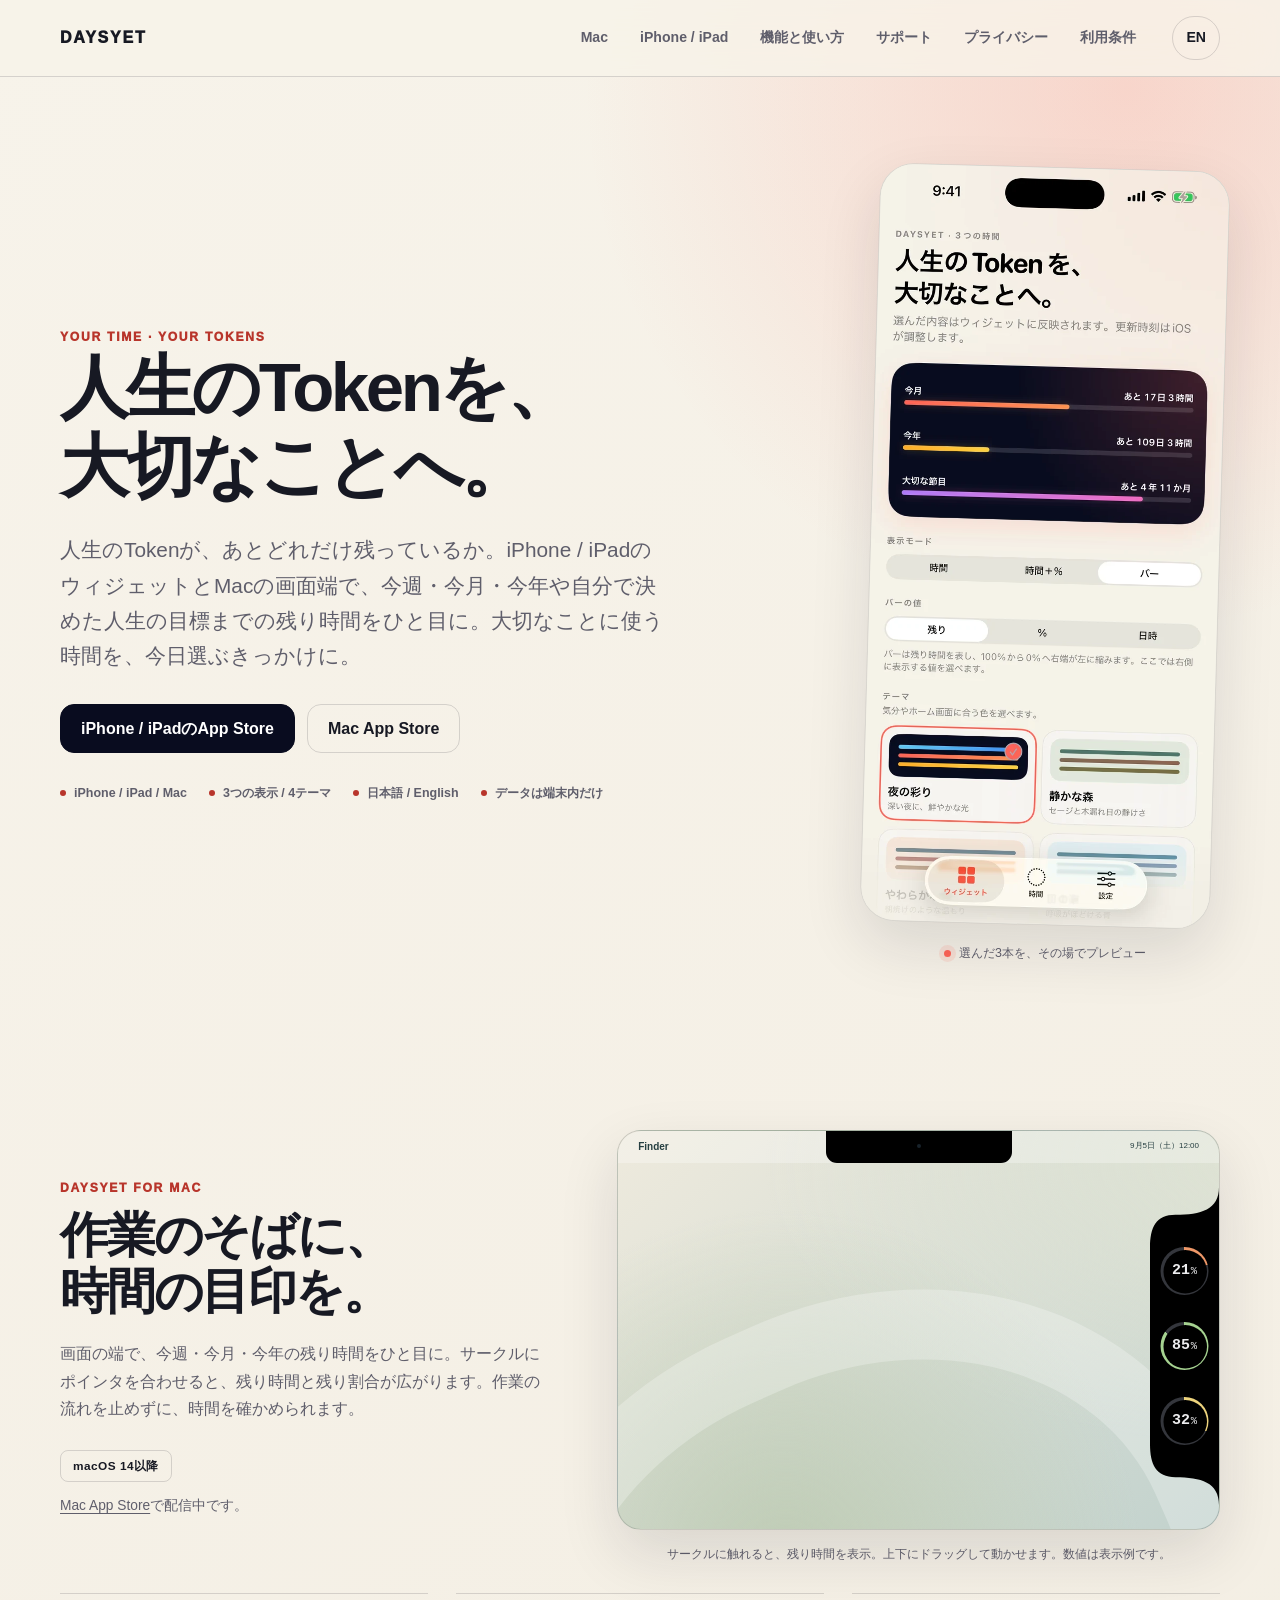
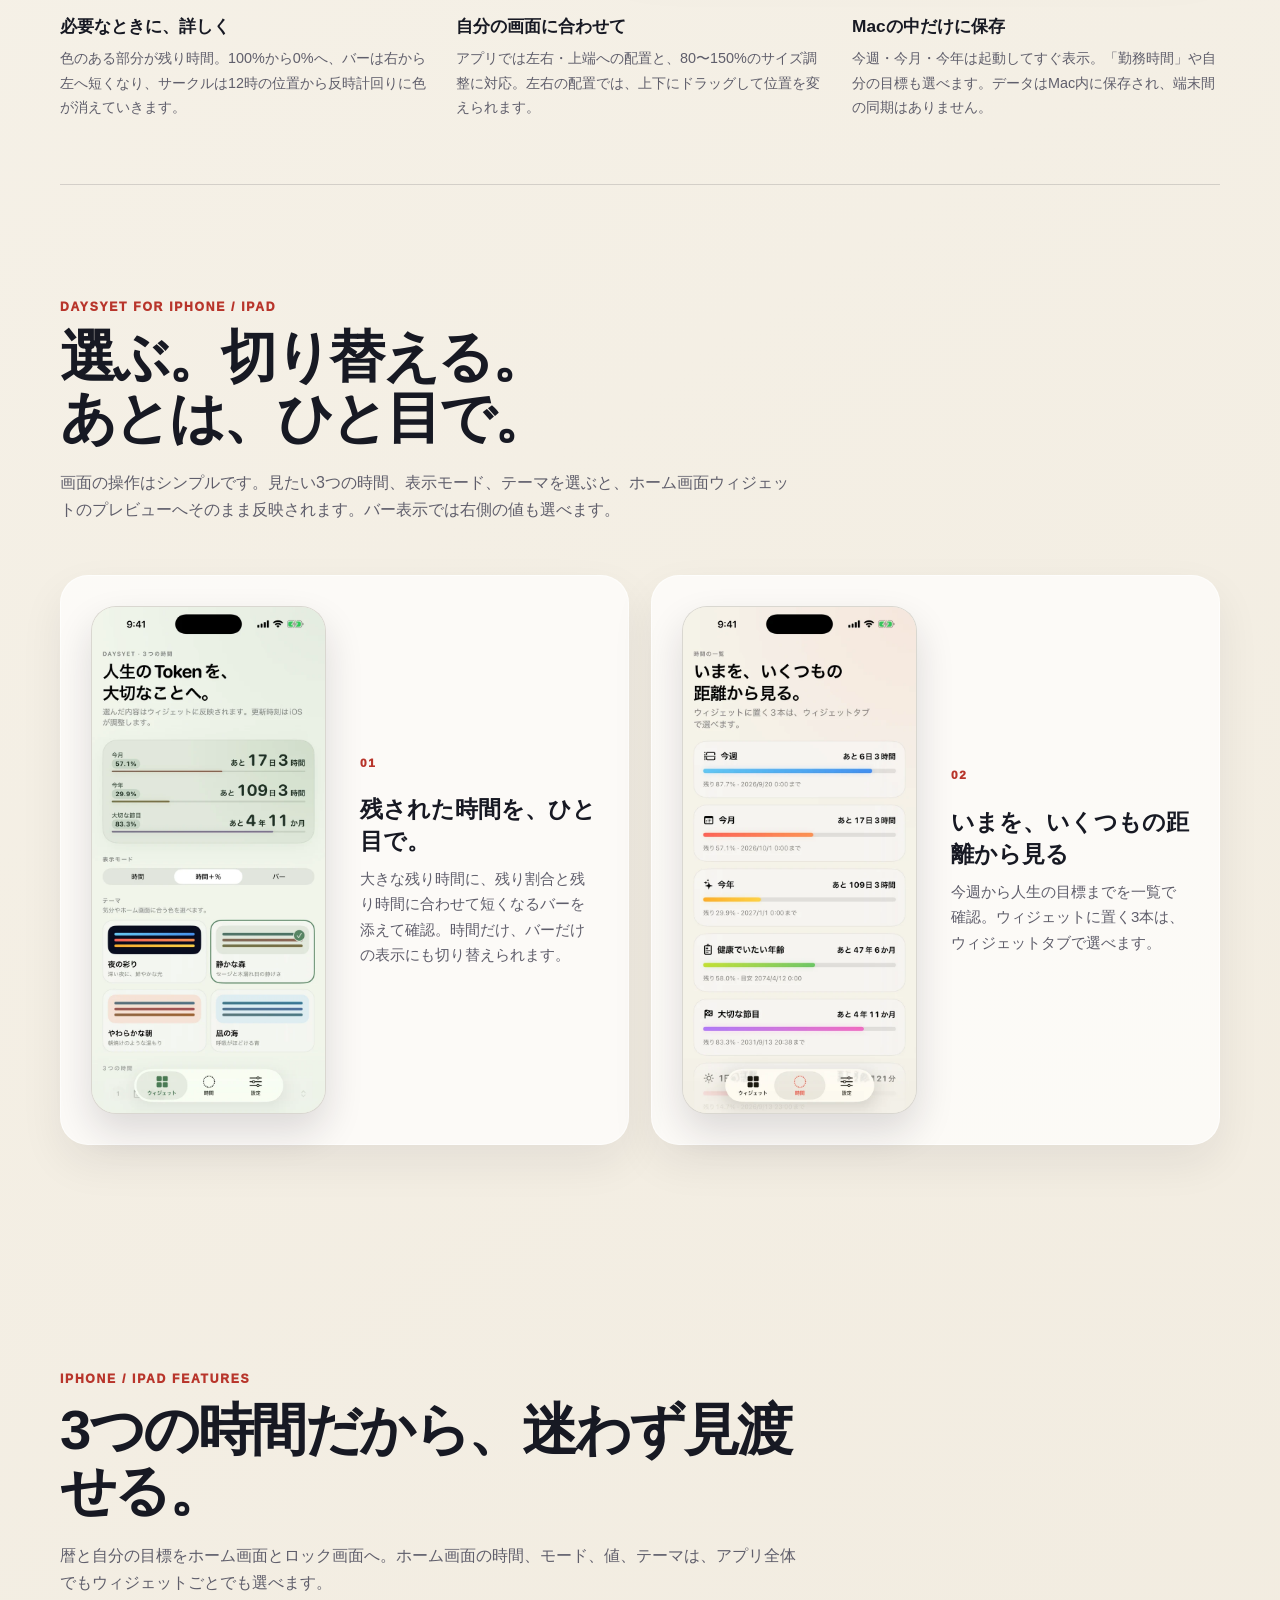
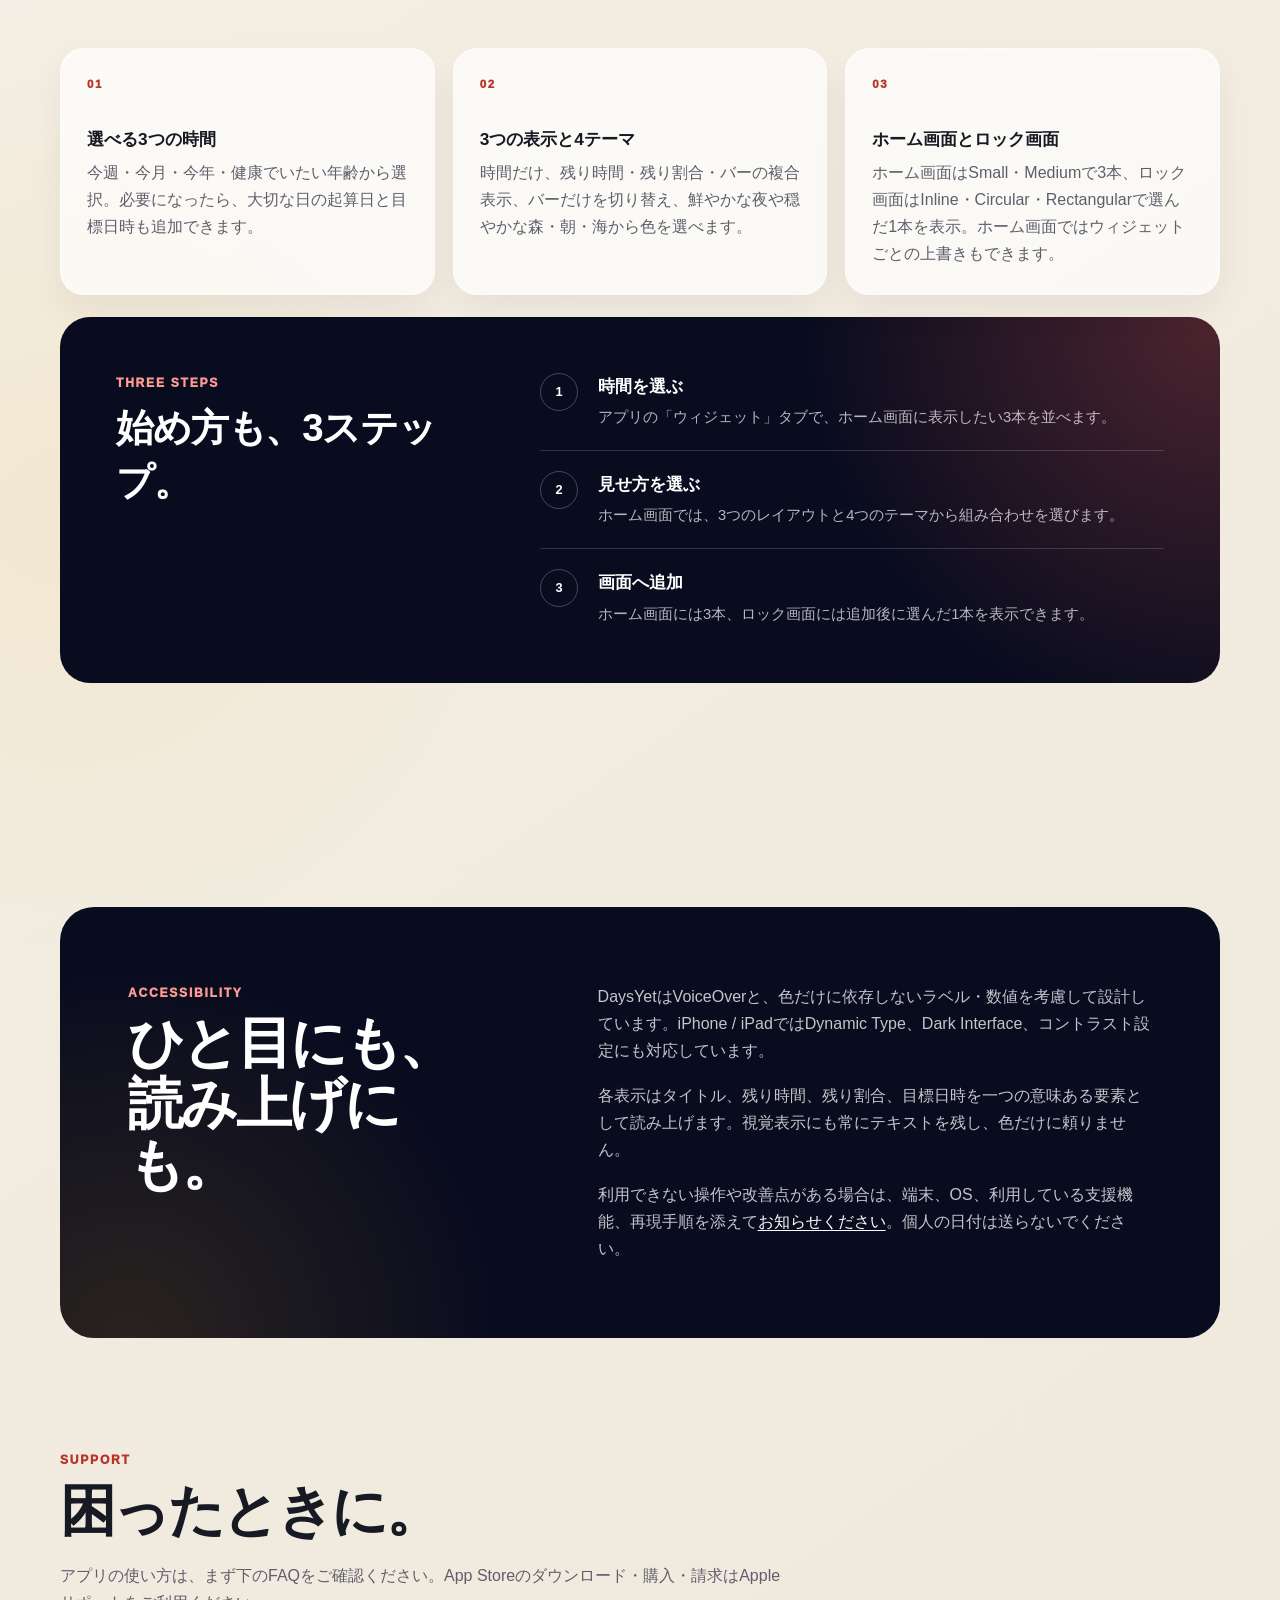
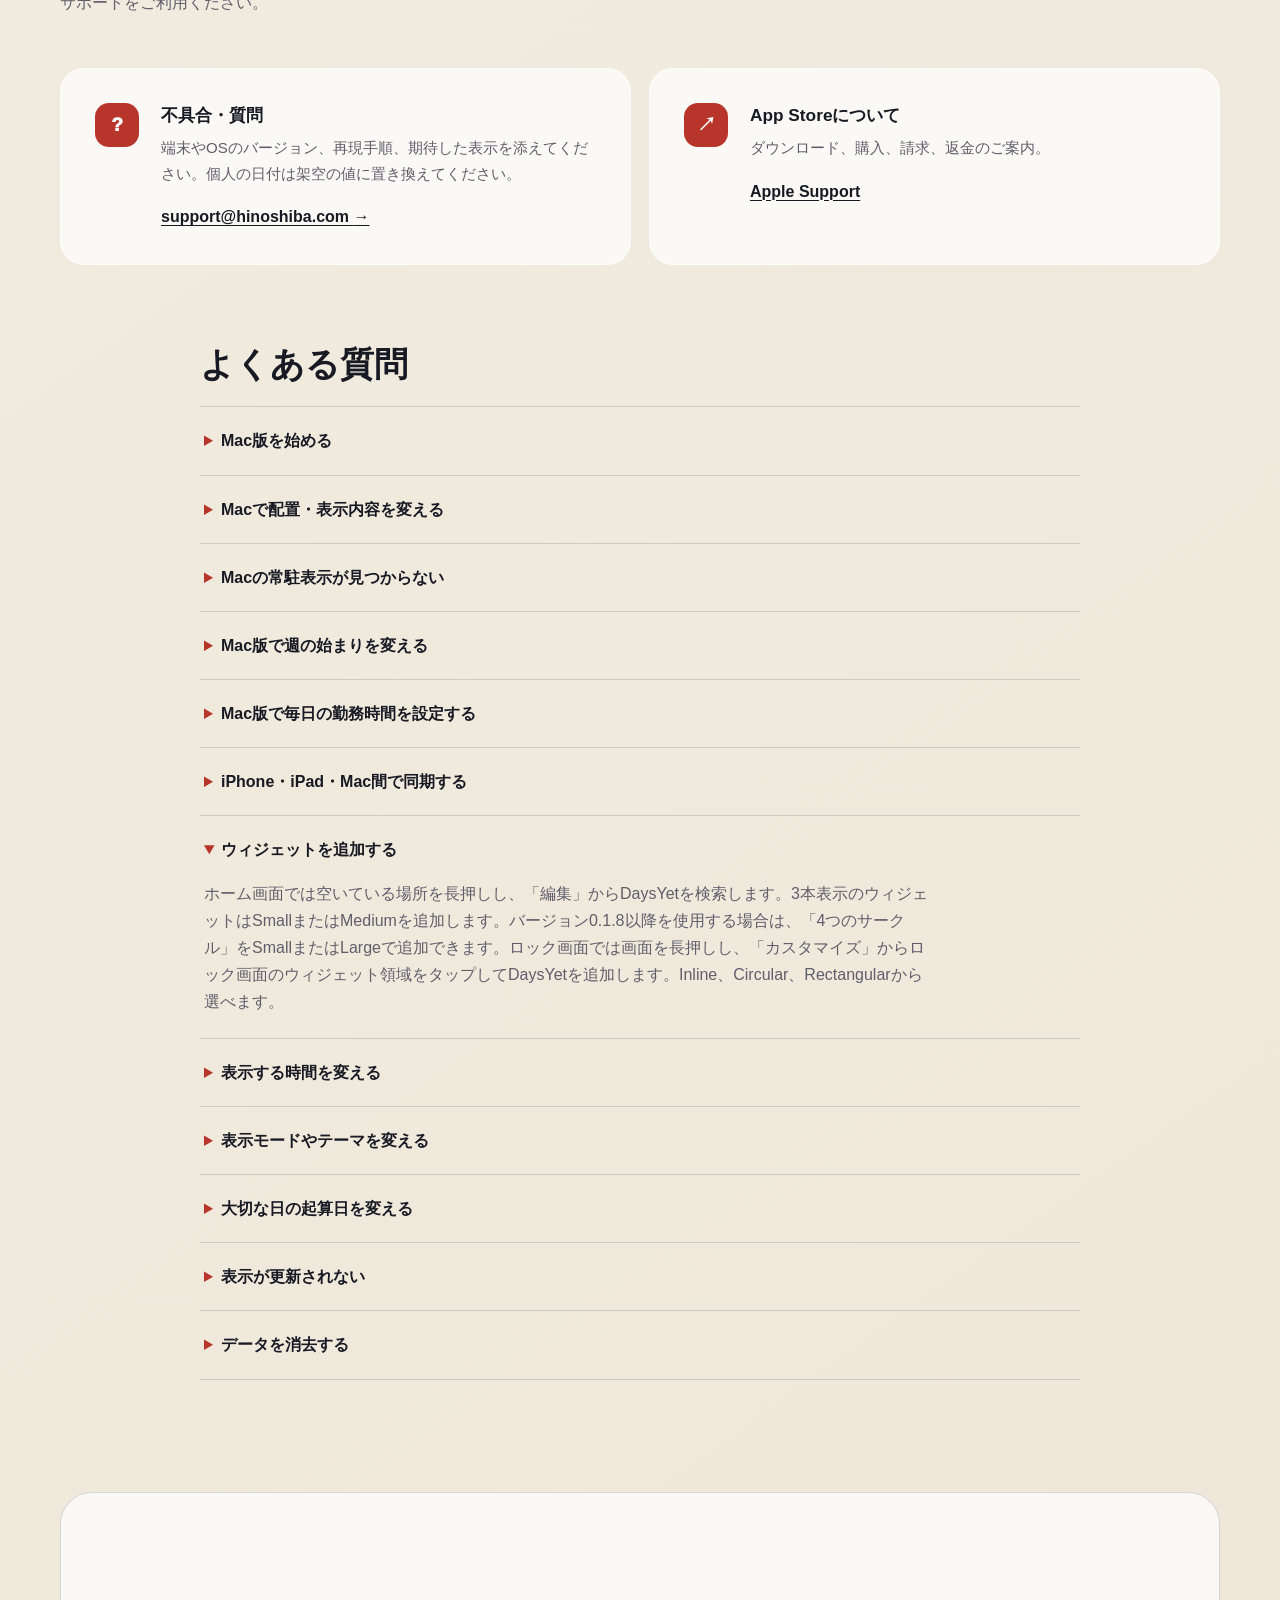
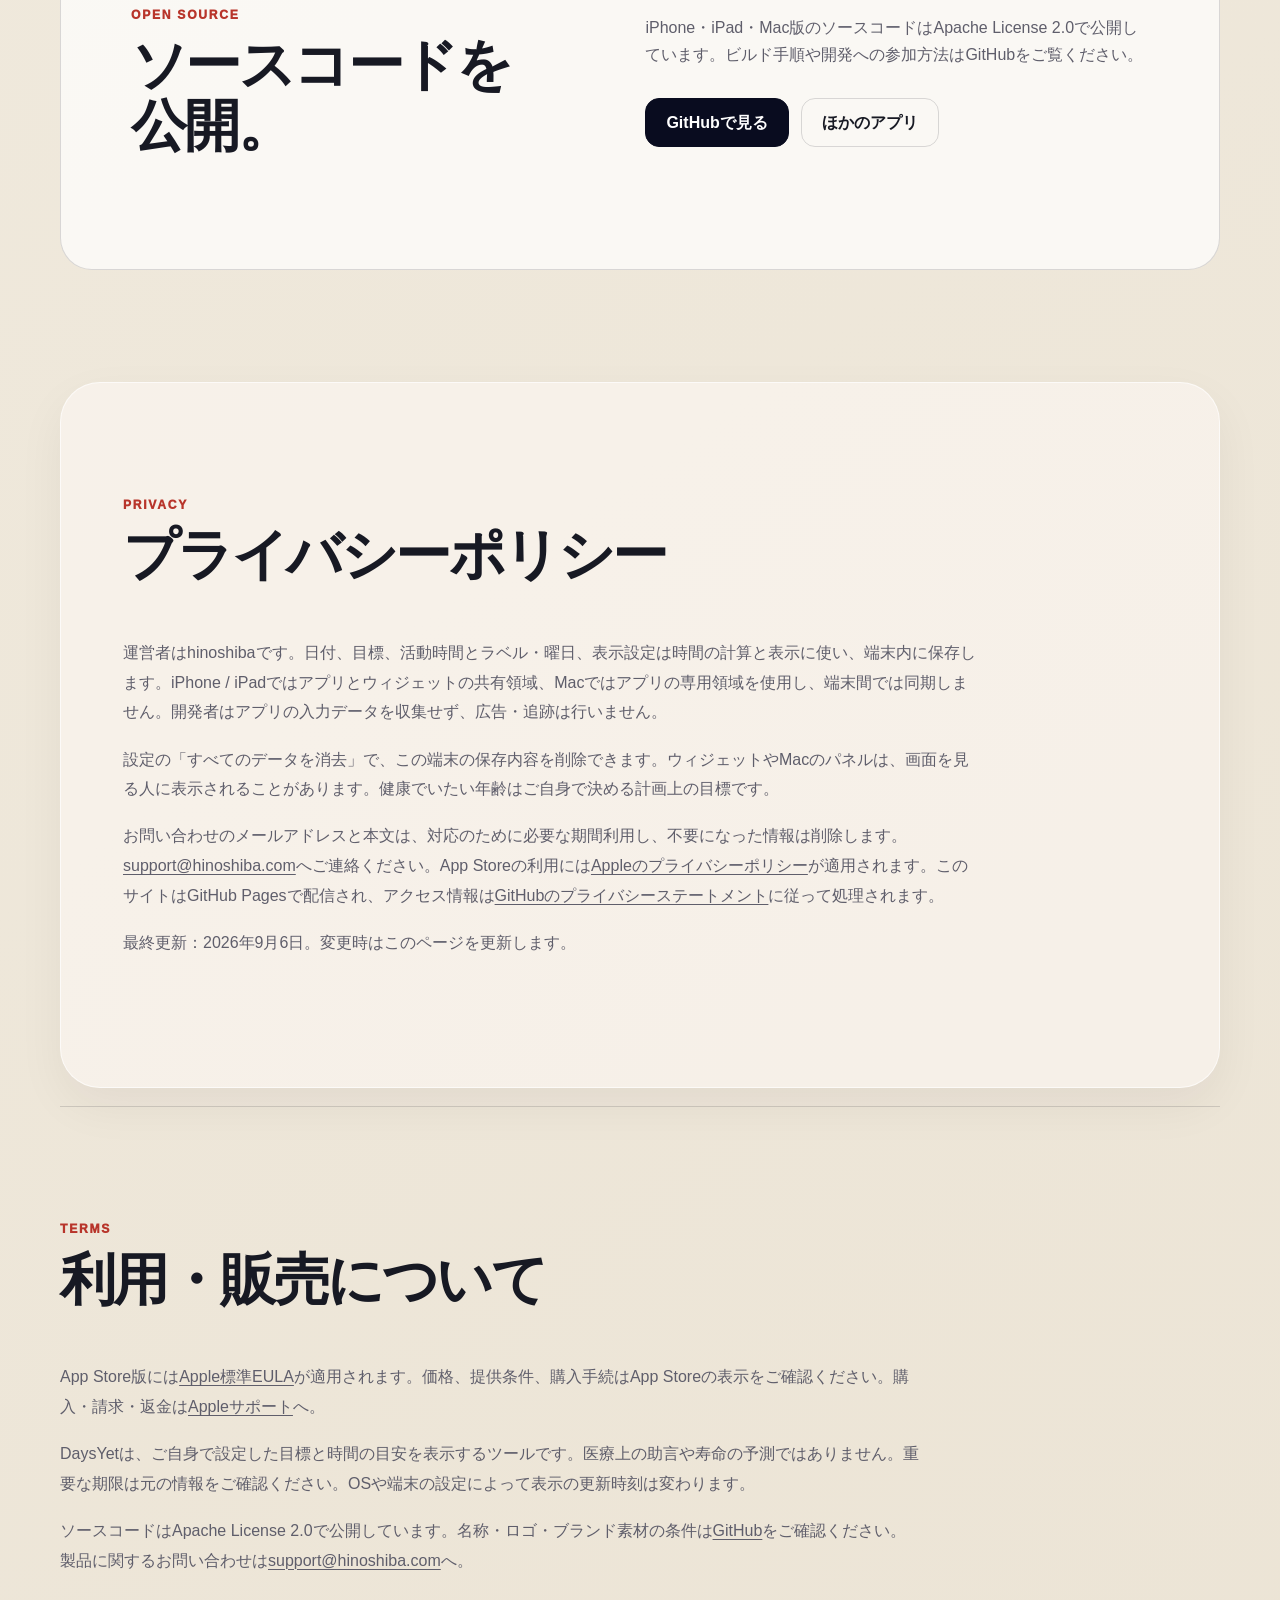
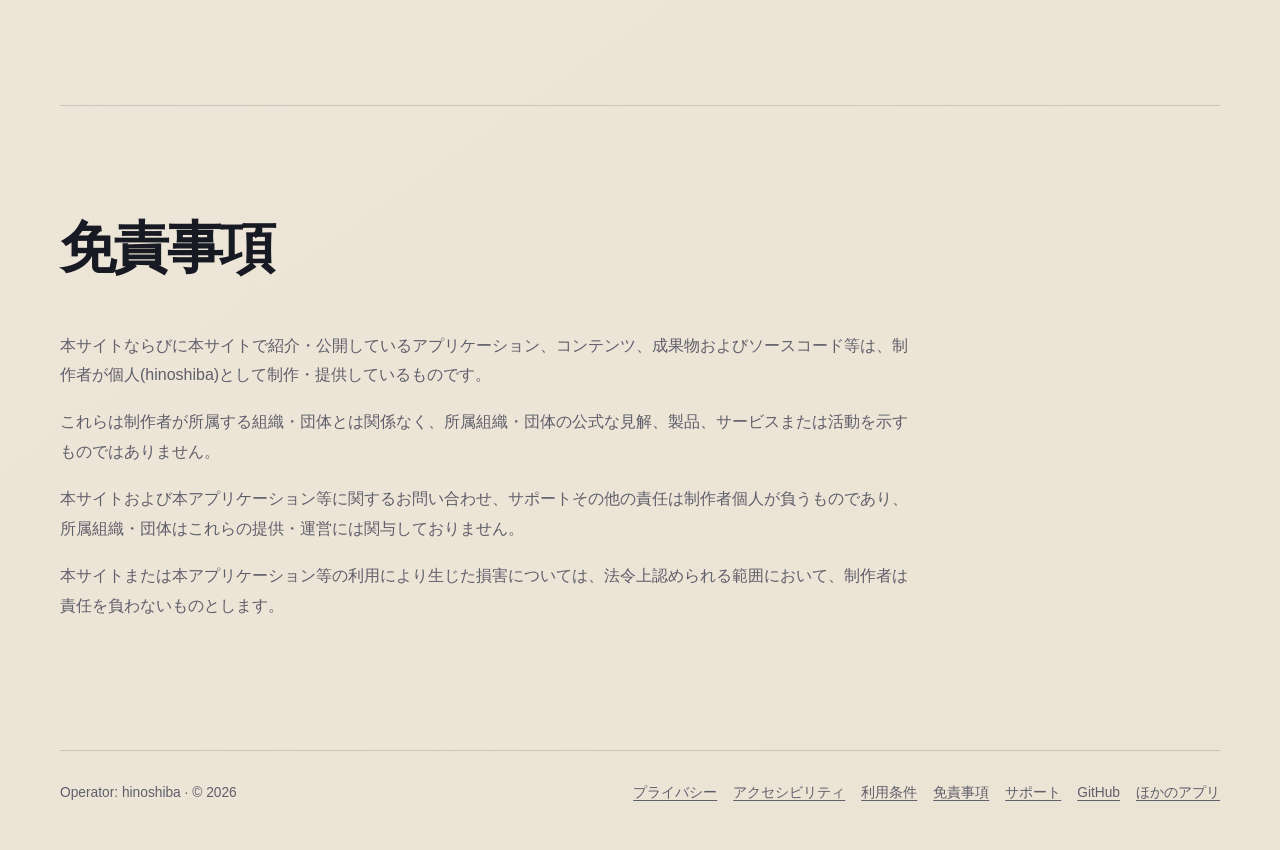
==== commit 48ece5d6: "Make remaining-time rings shrink counterclockwise Signed-off-by: hinoshiba <support@hinoshiba.com>" ====
--- a/http_dist/index.html
+++ b/http_dist/index.html
@@ -106,7 +106,7 @@
 </figure>
 </div>
 <div class="mac-benefits">
-<article><h3 data-i18n="47">必要なときに、詳しく</h3><p data-i18n="48">色のある部分が残り時間。100%から0%へ、バーは右から左へ短くなり、サークルは12時の位置から時計回りに色が消えていきます。</p></article>
+<article><h3 data-i18n="47">必要なときに、詳しく</h3><p data-i18n="48">色のある部分が残り時間。100%から0%へ、バーは右から左へ短くなり、サークルは12時の位置から反時計回りに色が消えていきます。</p></article>
 <article><h3 data-i18n="49">自分の画面に合わせて</h3><p data-i18n="50">アプリでは左右・上端への配置と、80〜150%のサイズ調整に対応。左右の配置では、上下にドラッグして位置を変えられます。</p></article>
 <article><h3 data-i18n="51">Macの中だけに保存</h3><p data-i18n="52">今週・今月・今年は起動してすぐ表示。「勤務時間」や自分の目標も選べます。データはMac内に保存され、端末間の同期はありません。</p></article>
 </div>
@@ -619,8 +619,8 @@
   "48": {
     "text": {
       "0": {
-        "ja": "色のある部分が残り時間。100%から0%へ、バーは右から左へ短くなり、サークルは12時の位置から時計回りに色が消えていきます。",
-        "en": "The colored portion shows time remaining, from 100% down to 0%. Bars shrink from right to left; circles drain clockwise from the top."
+        "ja": "色のある部分が残り時間。100%から0%へ、バーは右から左へ短くなり、サークルは12時の位置から反時計回りに色が消えていきます。",
+        "en": "The colored portion shows time remaining, from 100% down to 0%. Bars shrink from right to left; circles drain counterclockwise from the top."
       }
     }
   },
--- a/http_dist/assets/site.css
+++ b/http_dist/assets/site.css
@@ -454,8 +454,8 @@
   height: 32px;
   border-radius: 50%;
   color: var(--metric-color);
-  /* The spent portion advances clockwise from 12 o'clock. */
-  background: conic-gradient(#34363c calc(100% - var(--remaining)), var(--metric-color) calc(100% - var(--remaining)));
+  /* The remaining arc starts at 12 o'clock and shrinks counterclockwise. */
+  background: conic-gradient(var(--metric-color) var(--remaining), #34363c var(--remaining));
 }
 
 .mac-ring::before { content: ""; position: absolute; inset: 1.5px; border-radius: 50%; background: #000; }
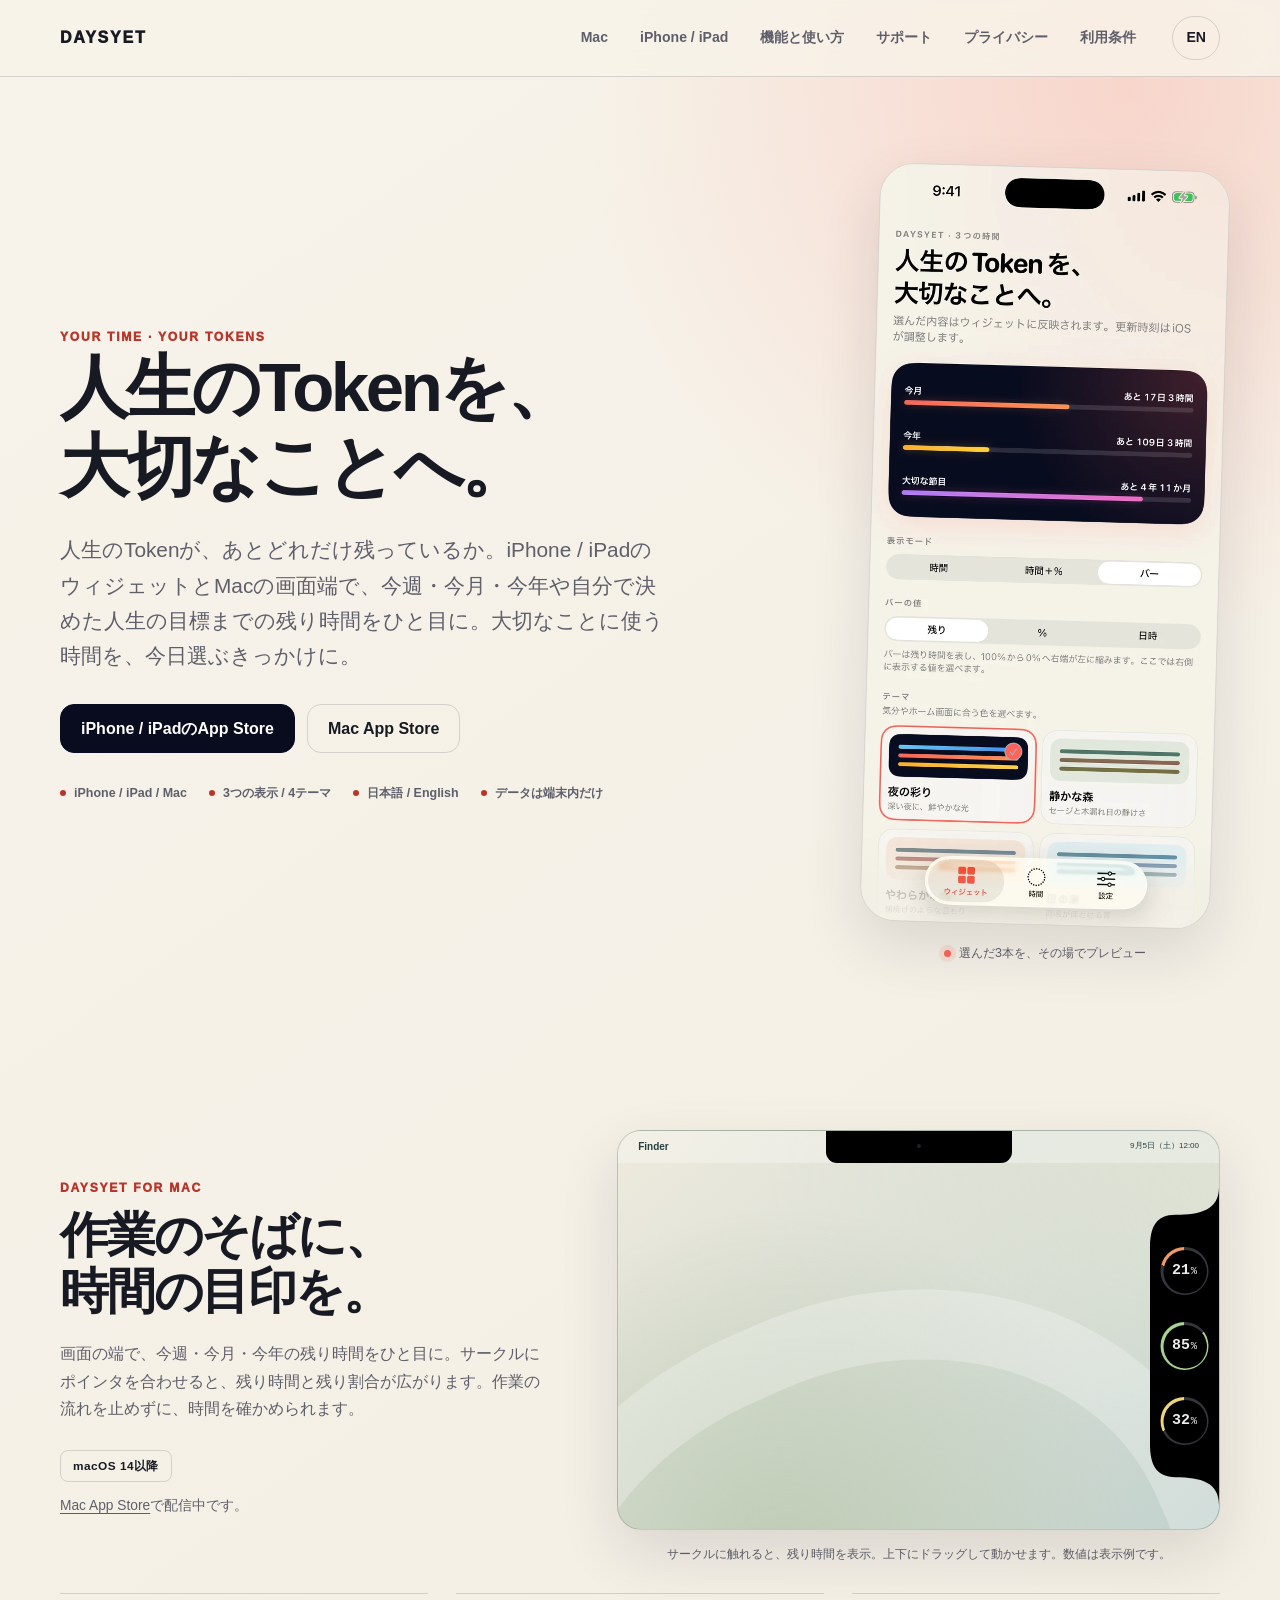
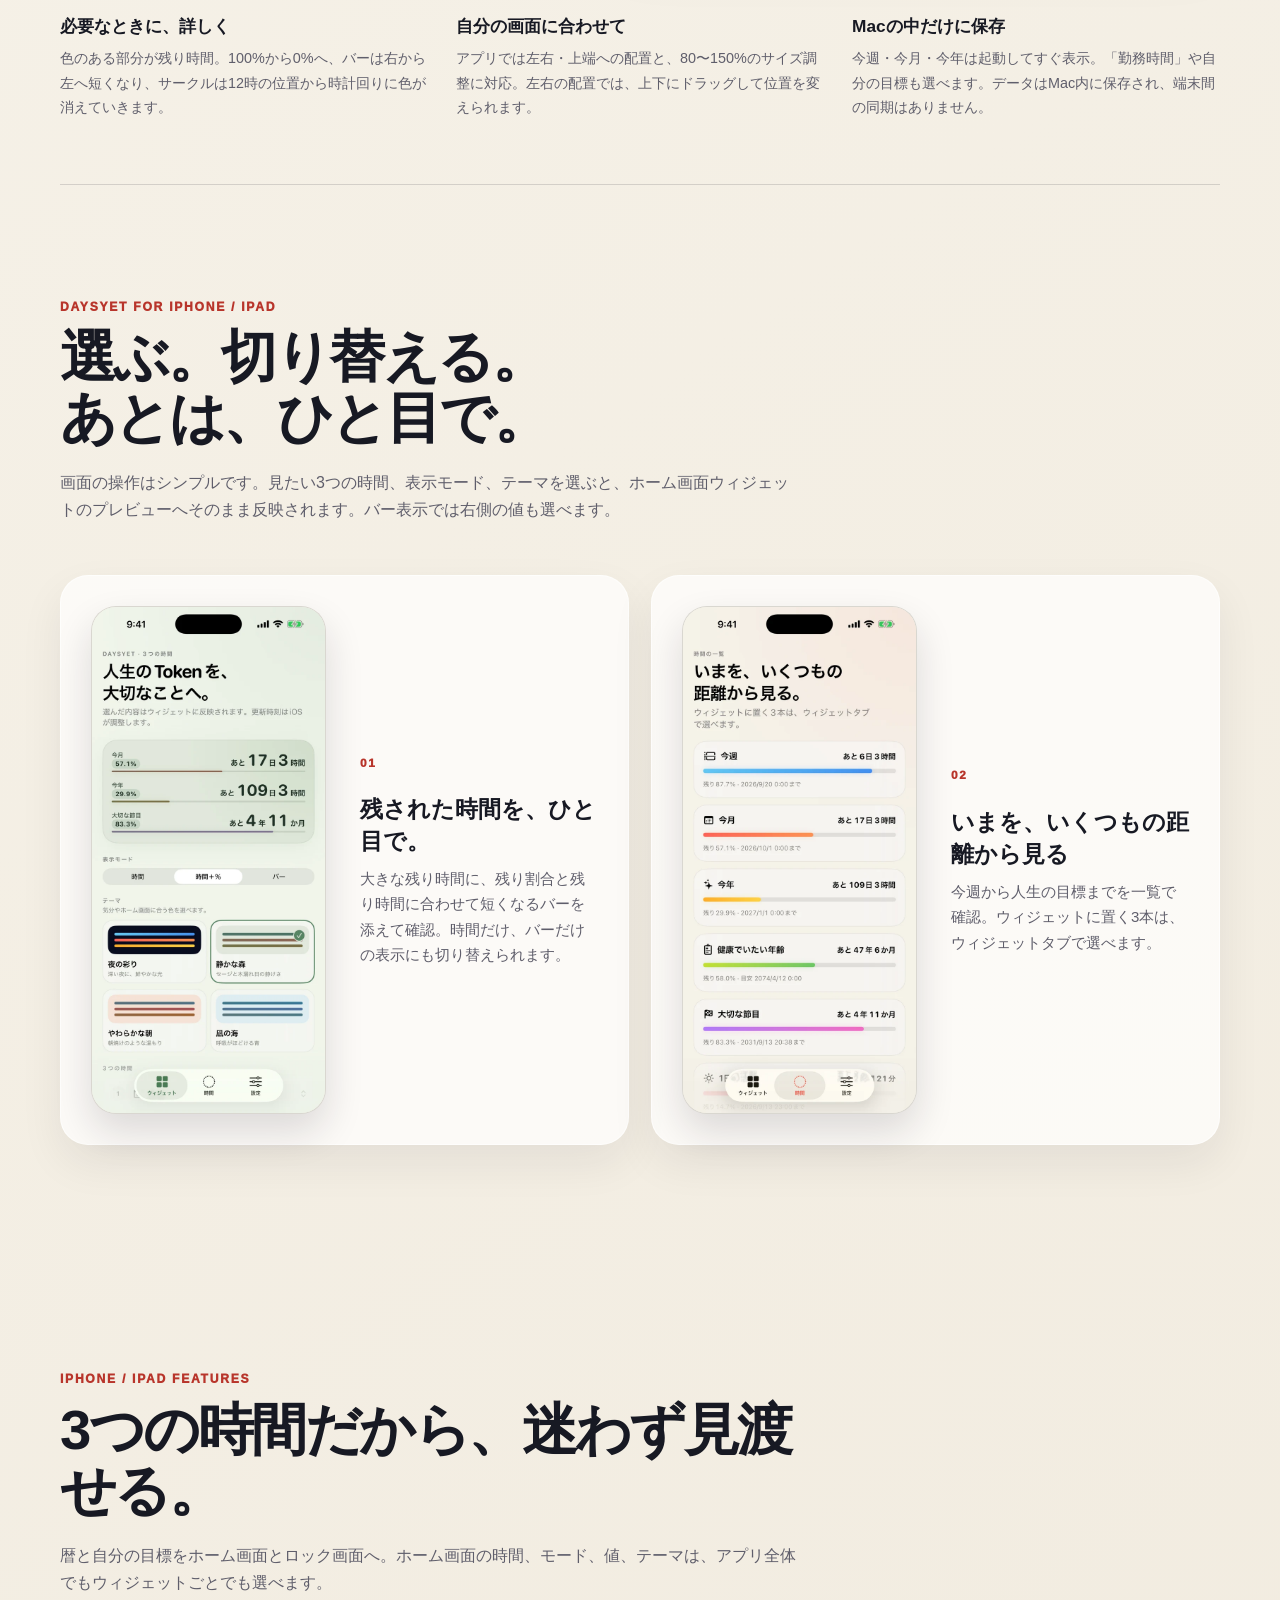
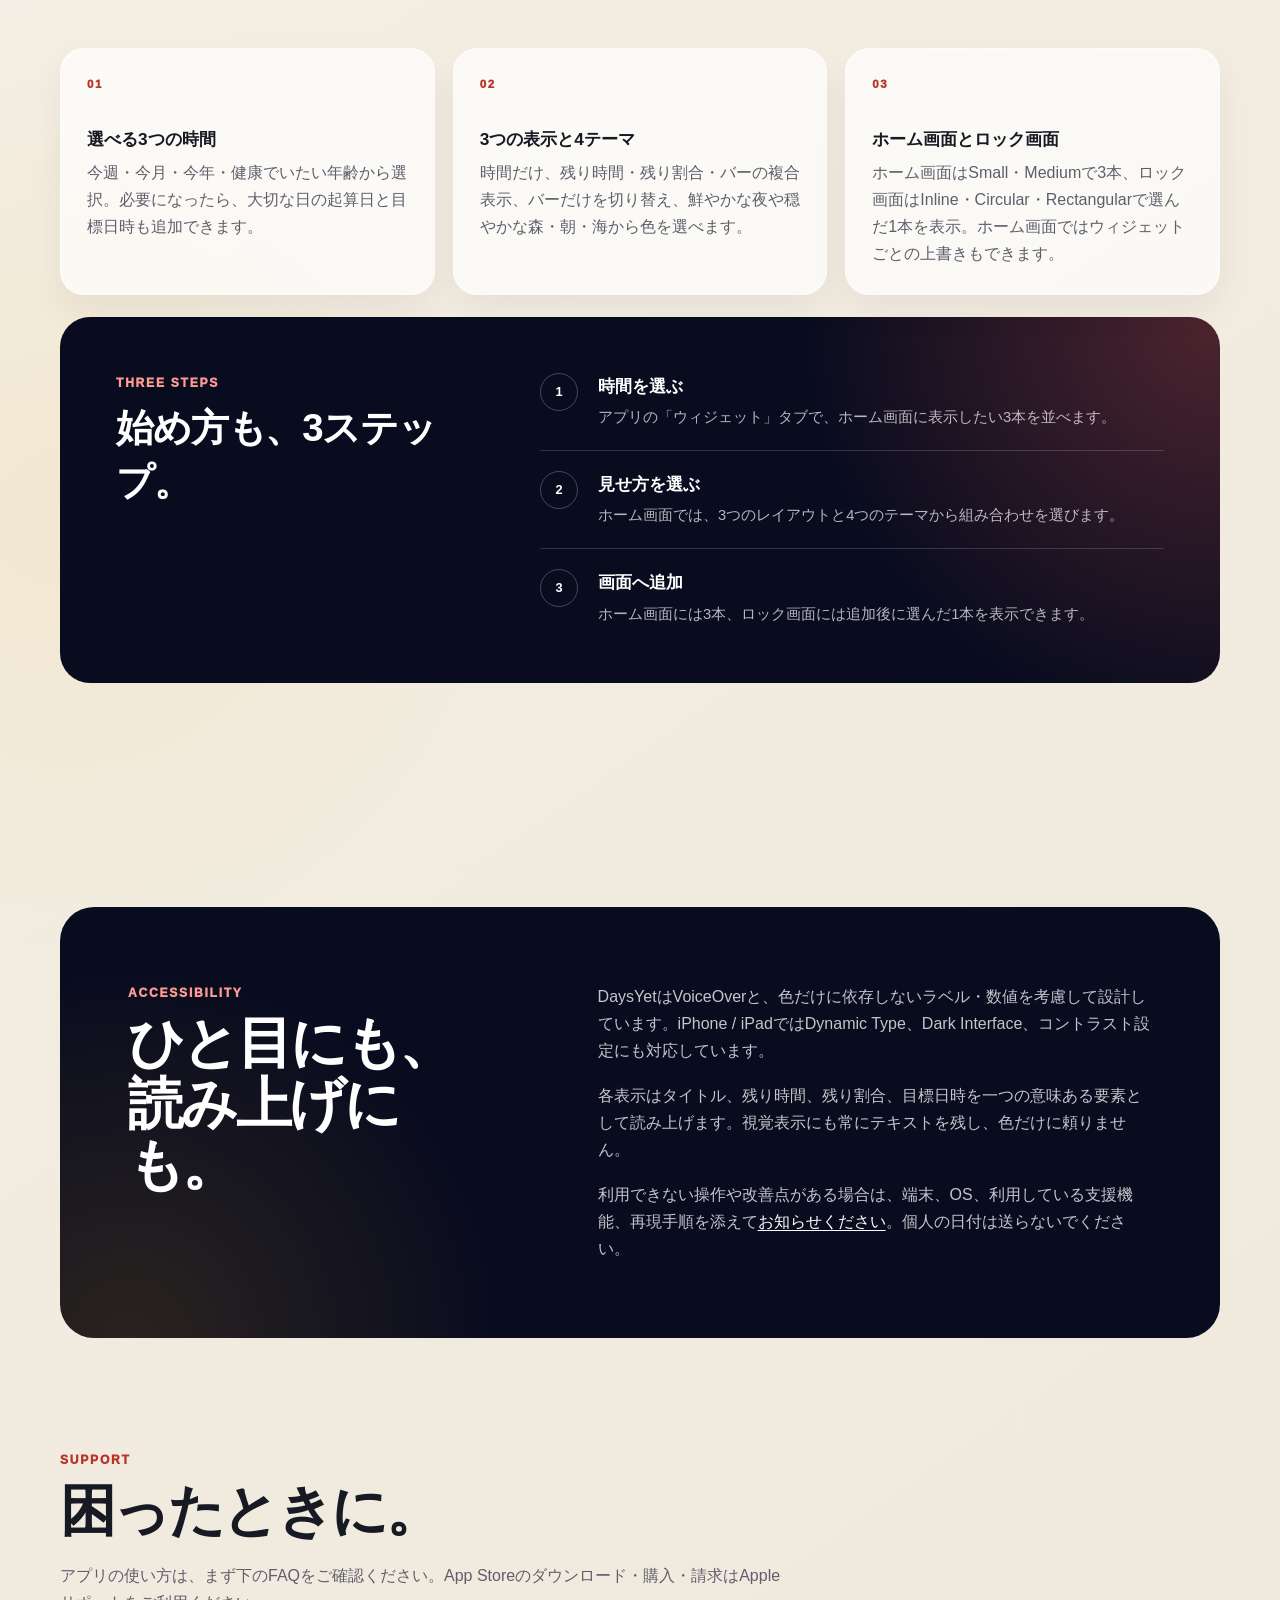
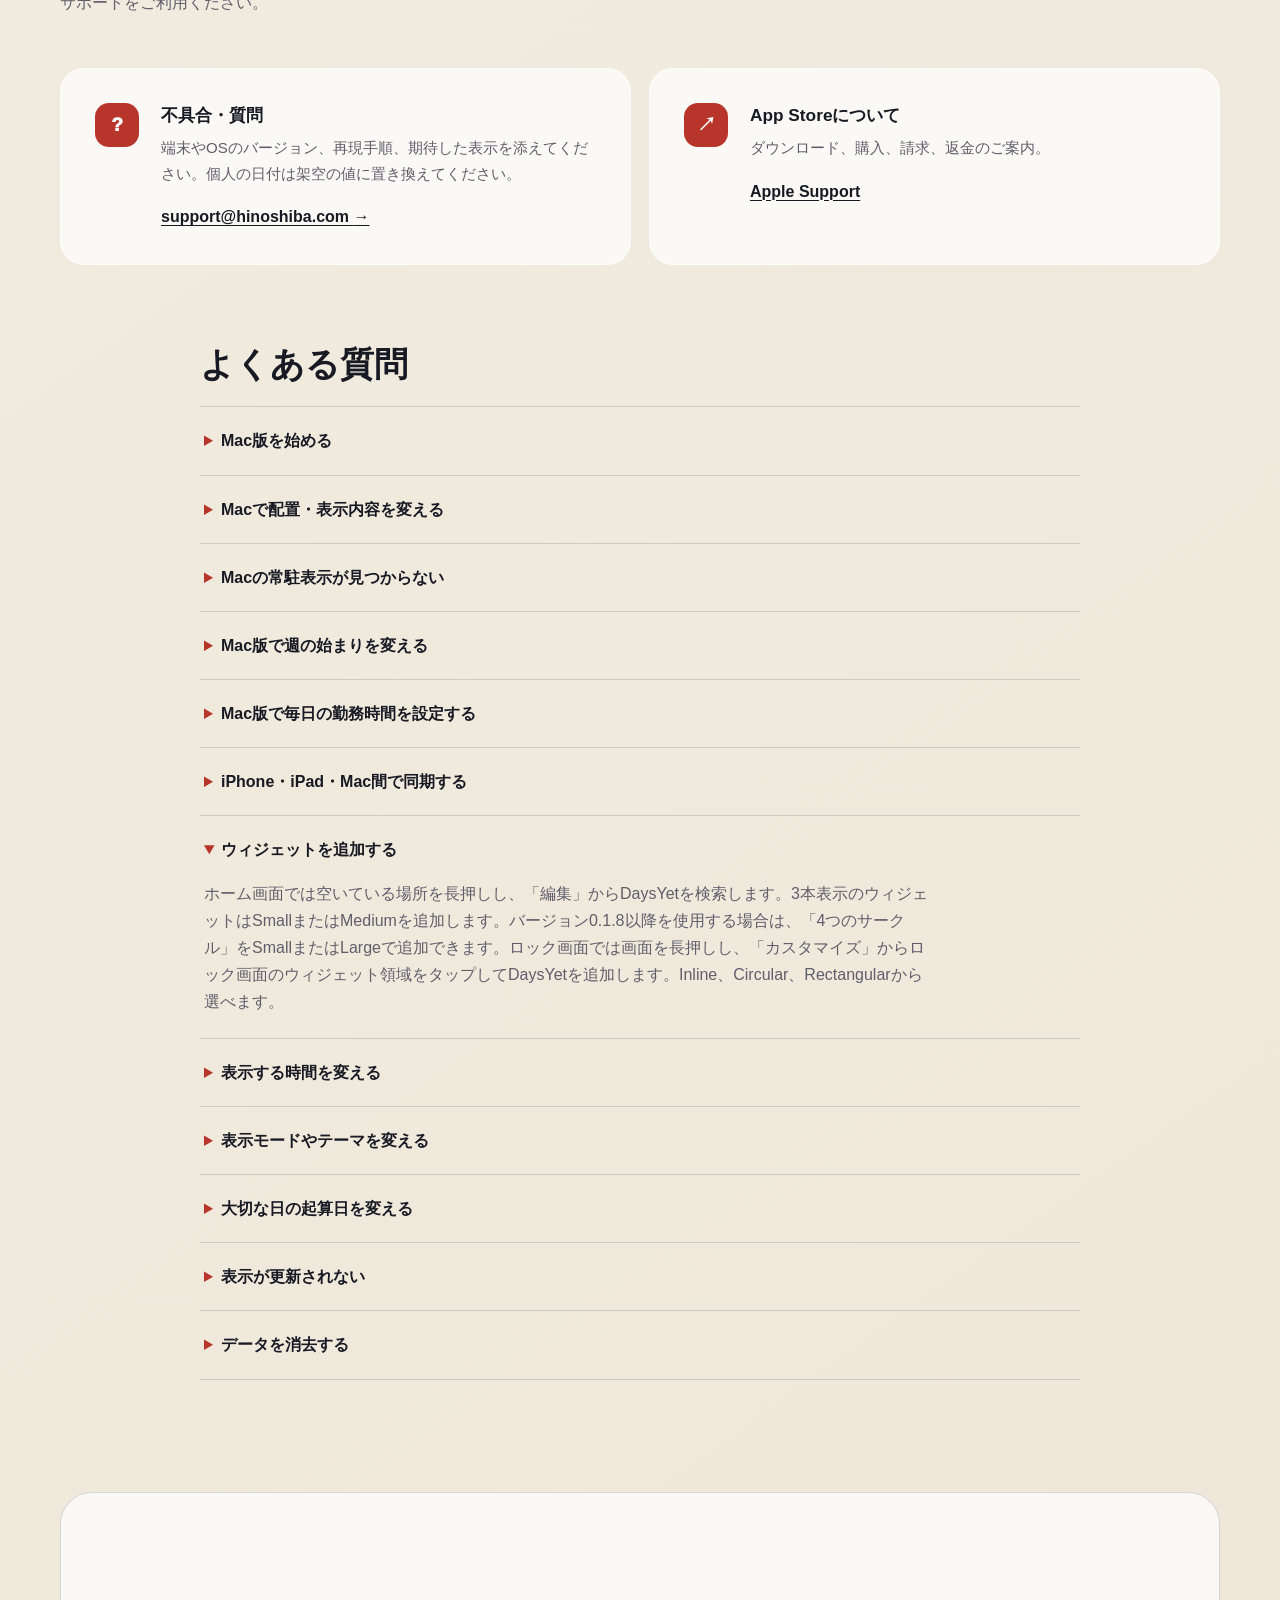
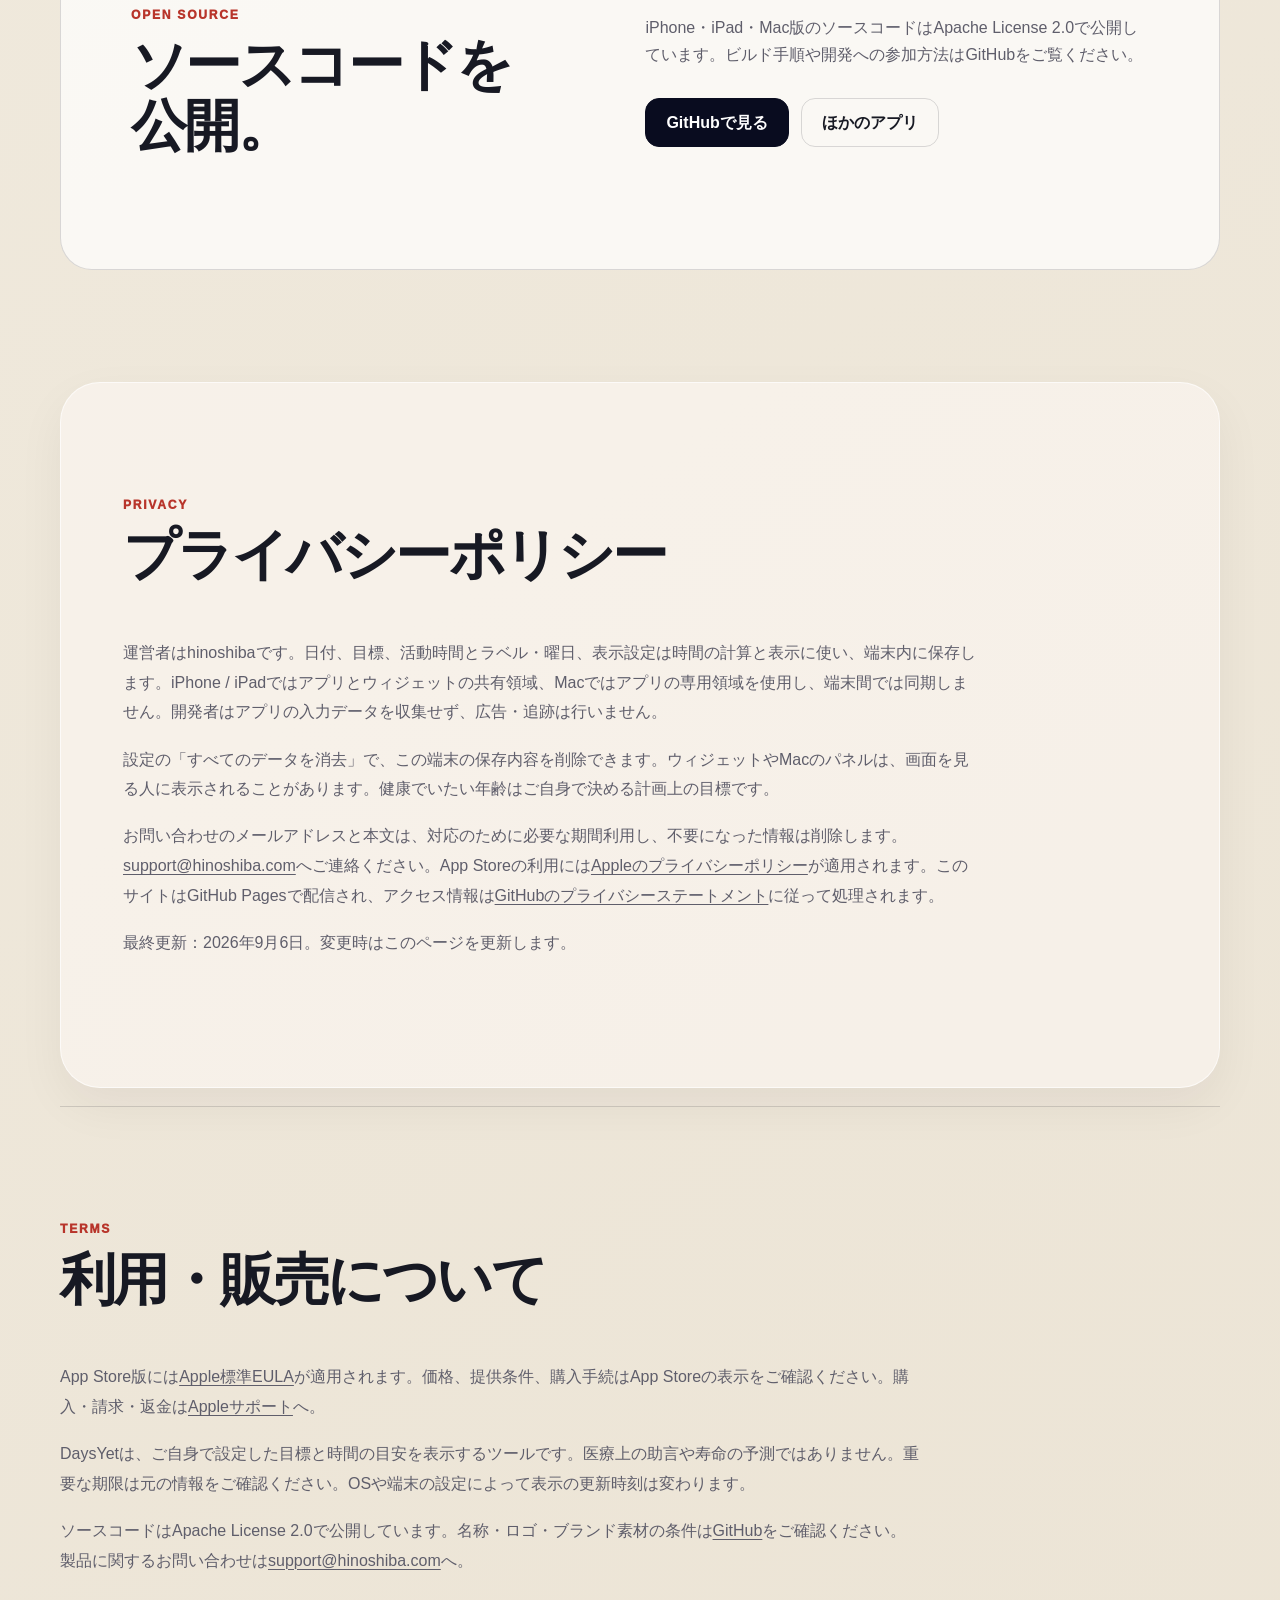
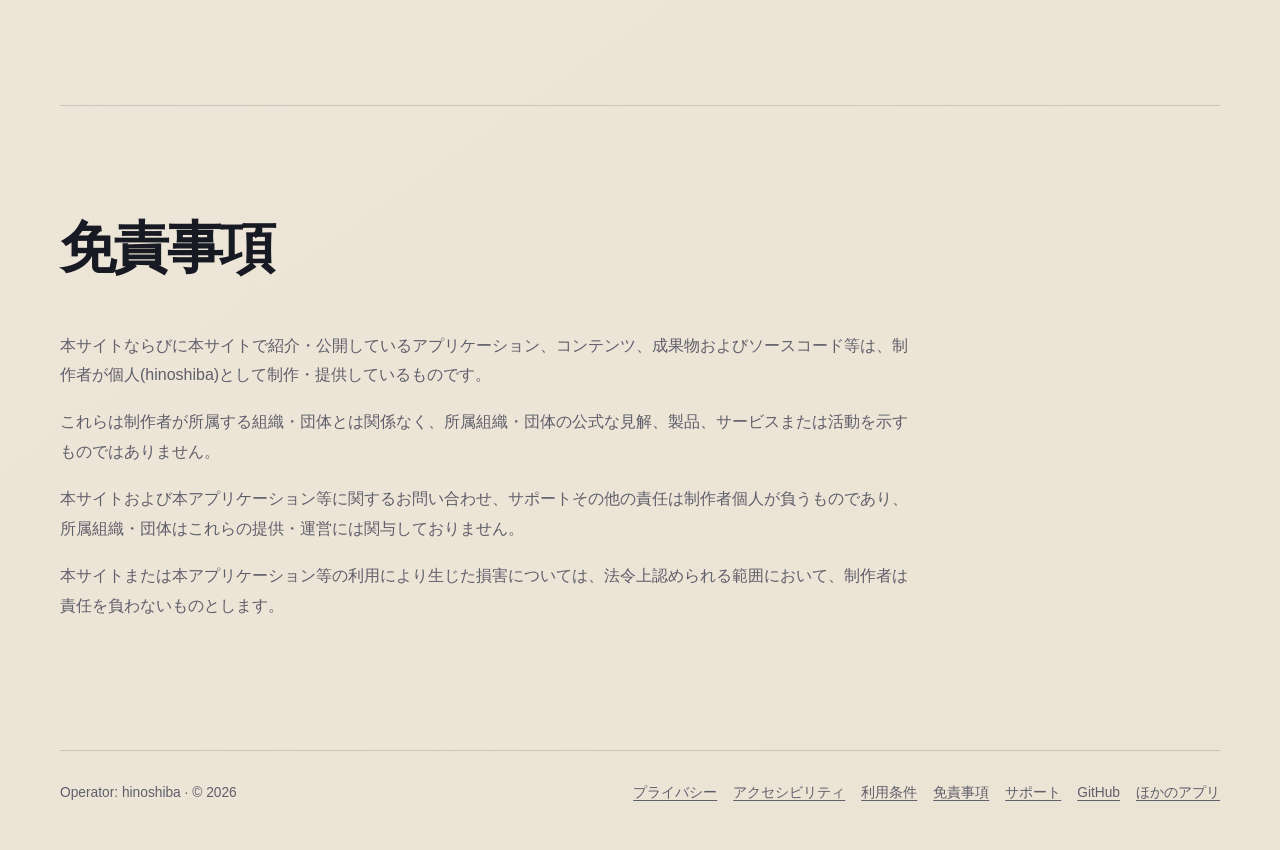
==== commit e13a25ec: "Restore clockwise depletion in app and website rings Revert the counterclockwise rendering and copy " ====
--- a/http_dist/index.html
+++ b/http_dist/index.html
@@ -32,7 +32,7 @@
 <link data-i18n="14" href="./favicon.ico" rel="icon" sizes="any"/>
 <link data-i18n="15" href="./assets/favicon-32.png" rel="icon" sizes="32x32" type="image/png"/>
 <link data-i18n="16" href="./assets/apple-touch-icon.png" rel="apple-touch-icon" sizes="180x180"/>
-<link data-i18n="17" href="./assets/site.css?v=20260913-2" rel="stylesheet"/>
+<link data-i18n="17" href="./assets/site.css?v=20261101-clockwise" rel="stylesheet"/>
 <script defer="" src="./assets/site.js?v=20260913-2"></script>
 </head>
 <body>
@@ -106,7 +106,7 @@
 </figure>
 </div>
 <div class="mac-benefits">
-<article><h3 data-i18n="47">必要なときに、詳しく</h3><p data-i18n="48">色のある部分が残り時間。100%から0%へ、バーは右から左へ短くなり、サークルは12時の位置から反時計回りに色が消えていきます。</p></article>
+<article><h3 data-i18n="47">必要なときに、詳しく</h3><p data-i18n="48">色のある部分が残り時間。100%から0%へ、バーは右から左へ短くなり、サークルは12時の位置から時計回りに色が消えていきます。</p></article>
 <article><h3 data-i18n="49">自分の画面に合わせて</h3><p data-i18n="50">アプリでは左右・上端への配置と、80〜150%のサイズ調整に対応。左右の配置では、上下にドラッグして位置を変えられます。</p></article>
 <article><h3 data-i18n="51">Macの中だけに保存</h3><p data-i18n="52">今週・今月・今年は起動してすぐ表示。「勤務時間」や自分の目標も選べます。データはMac内に保存され、端末間の同期はありません。</p></article>
 </div>
@@ -353,8 +353,8 @@
   "17": {
     "attributes": {
       "href": {
-        "ja": "./assets/site.css?v=20260913-2",
-        "en": "assets/site.css?v=20260913-2"
+        "ja": "./assets/site.css?v=20261101-clockwise",
+        "en": "assets/site.css?v=20261101-clockwise"
       }
     }
   },
@@ -619,8 +619,8 @@
   "48": {
     "text": {
       "0": {
-        "ja": "色のある部分が残り時間。100%から0%へ、バーは右から左へ短くなり、サークルは12時の位置から反時計回りに色が消えていきます。",
-        "en": "The colored portion shows time remaining, from 100% down to 0%. Bars shrink from right to left; circles drain counterclockwise from the top."
+        "ja": "色のある部分が残り時間。100%から0%へ、バーは右から左へ短くなり、サークルは12時の位置から時計回りに色が消えていきます。",
+        "en": "The colored portion shows time remaining, from 100% down to 0%. Bars shrink from right to left; circles drain clockwise from the top."
       }
     }
   },
--- a/http_dist/assets/site.css
+++ b/http_dist/assets/site.css
@@ -454,8 +454,8 @@
   height: 32px;
   border-radius: 50%;
   color: var(--metric-color);
-  /* The remaining arc starts at 12 o'clock and shrinks counterclockwise. */
-  background: conic-gradient(var(--metric-color) var(--remaining), #34363c var(--remaining));
+  /* The spent portion advances clockwise from 12 o'clock. */
+  background: conic-gradient(#34363c calc(100% - var(--remaining)), var(--metric-color) calc(100% - var(--remaining)));
 }
 
 .mac-ring::before { content: ""; position: absolute; inset: 1.5px; border-radius: 50%; background: #000; }
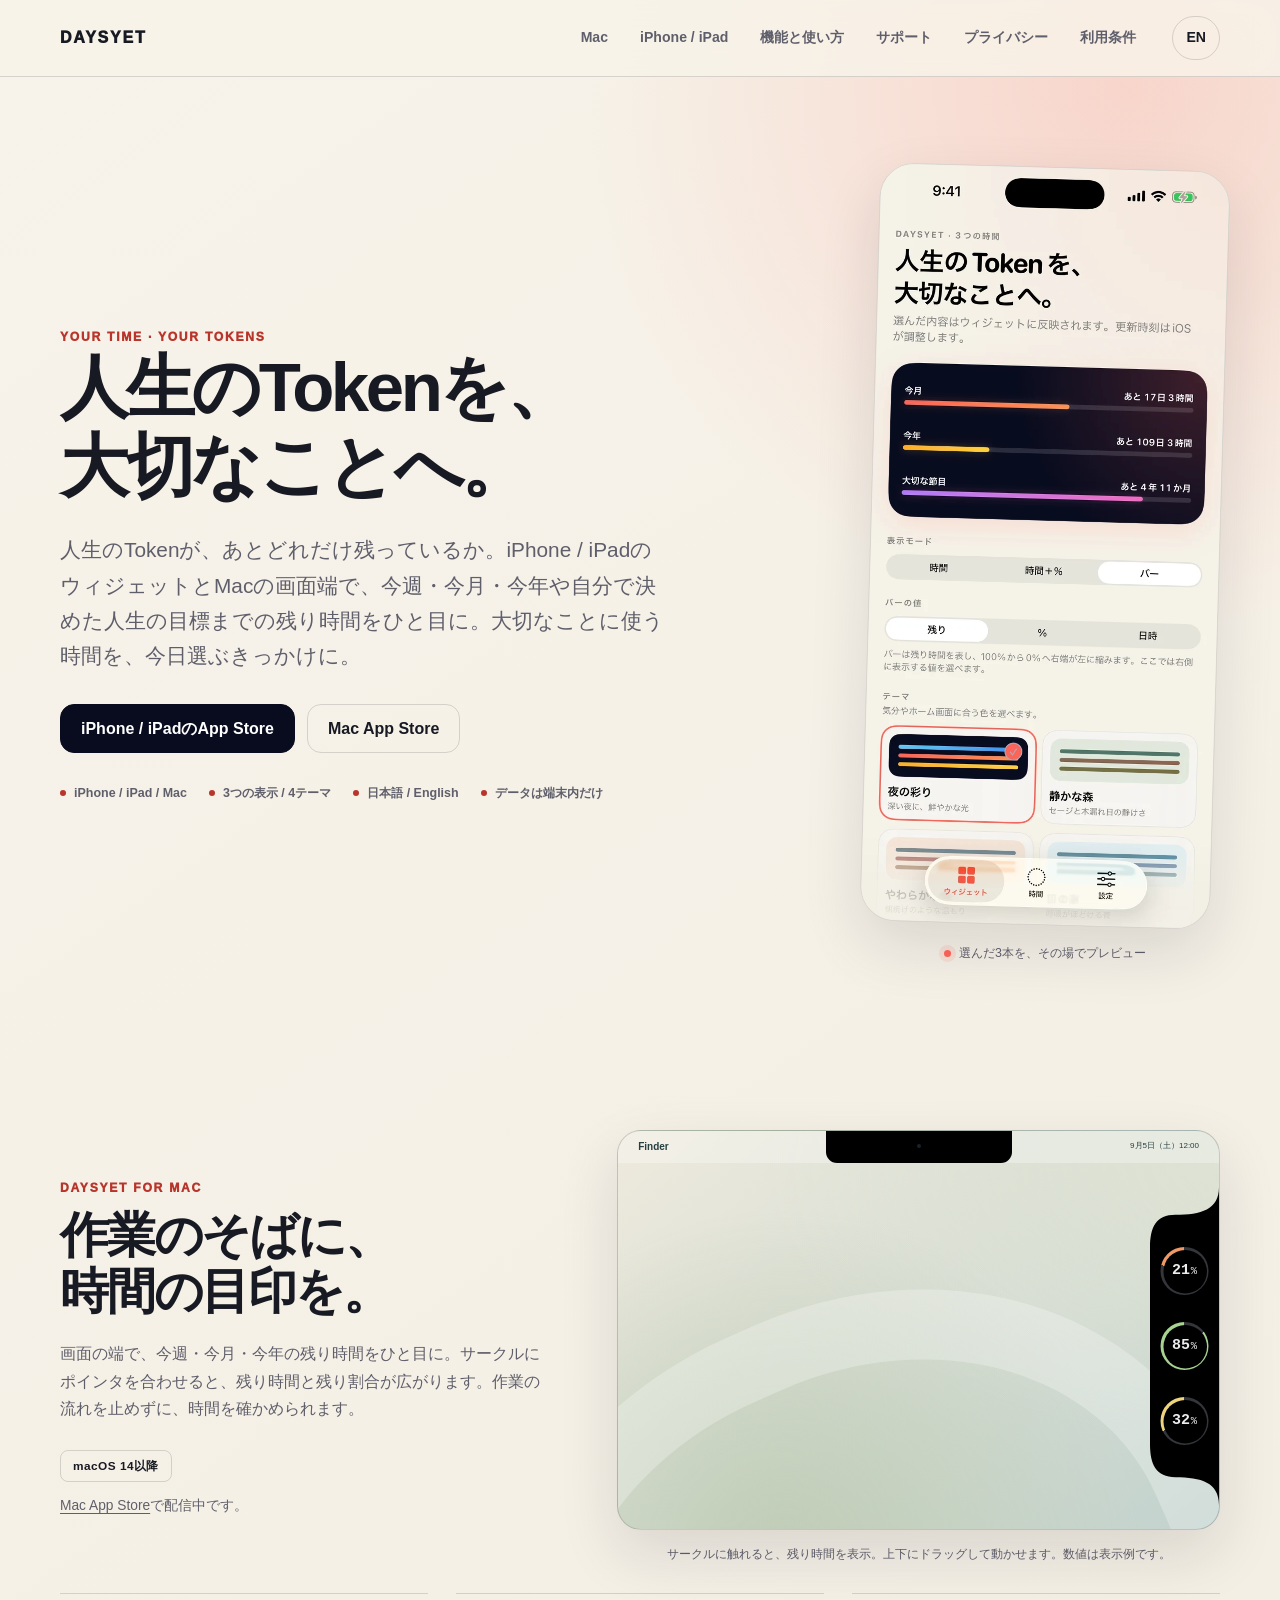
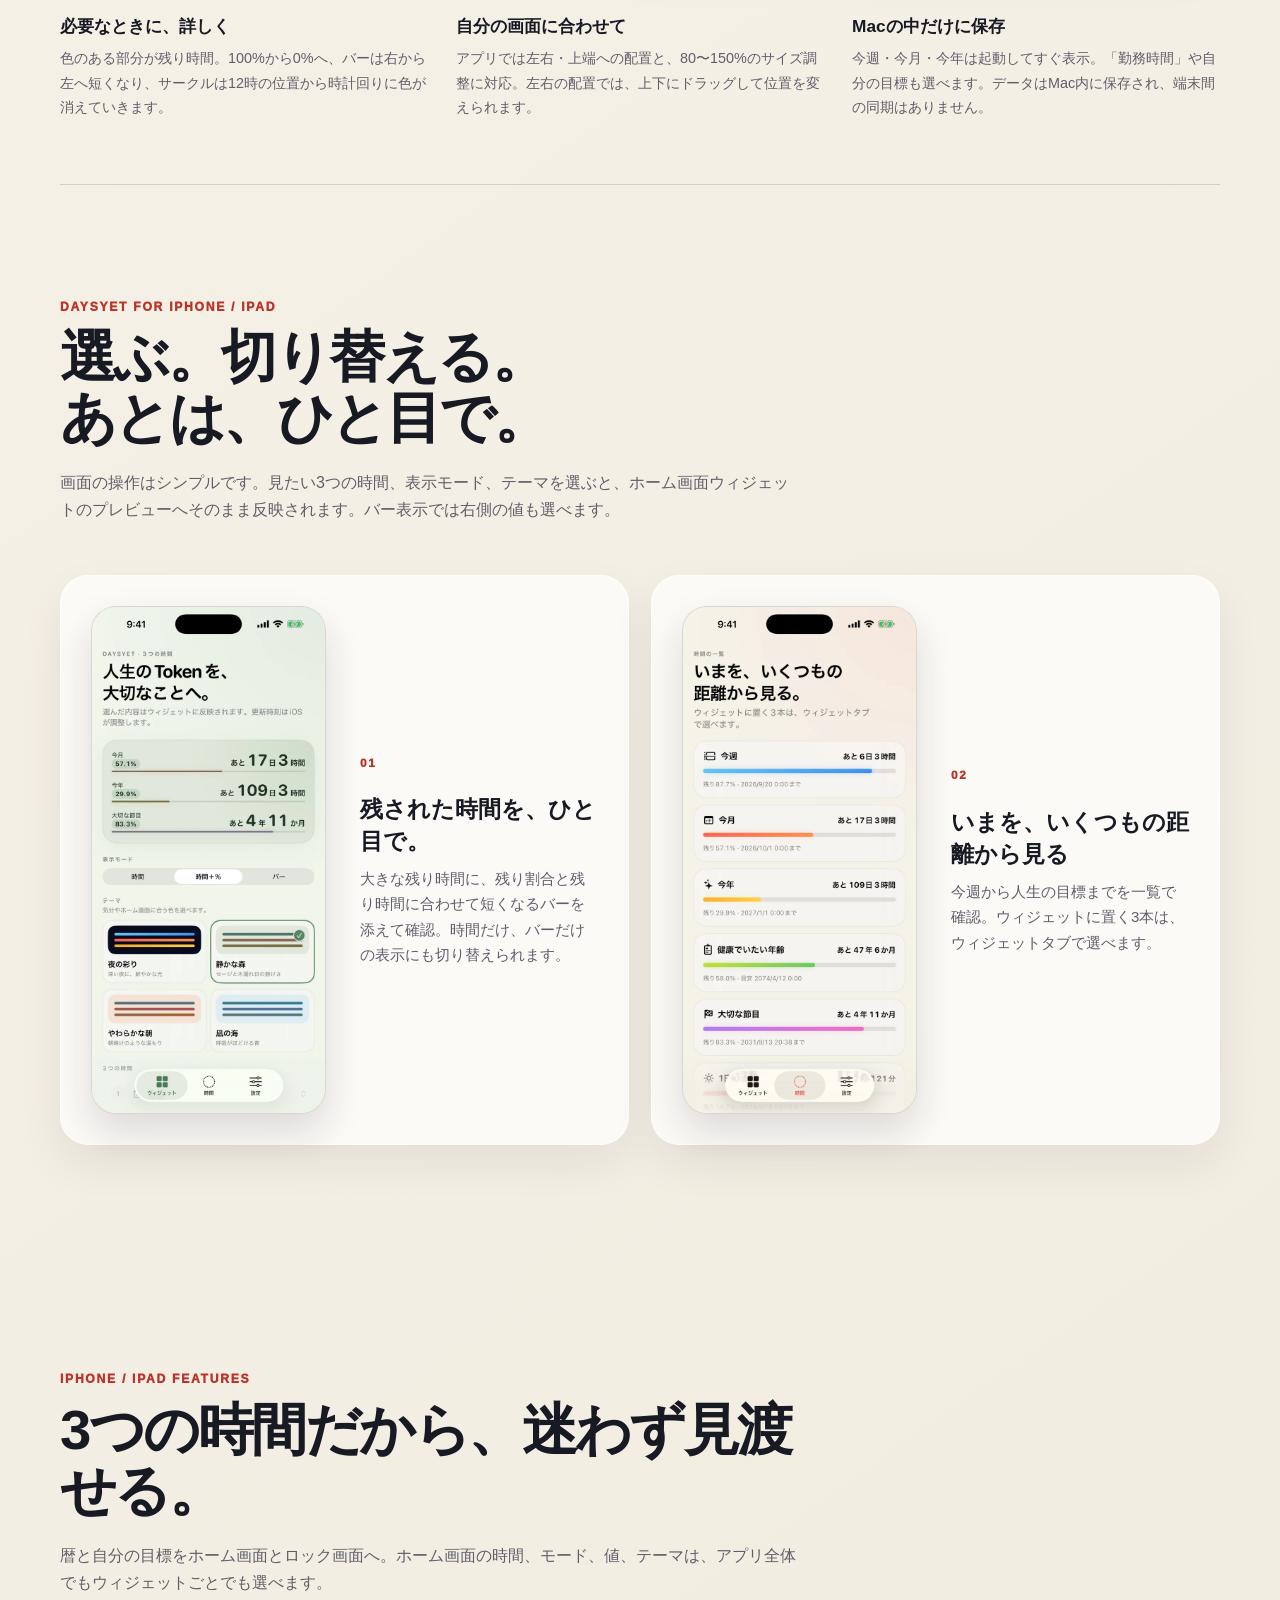
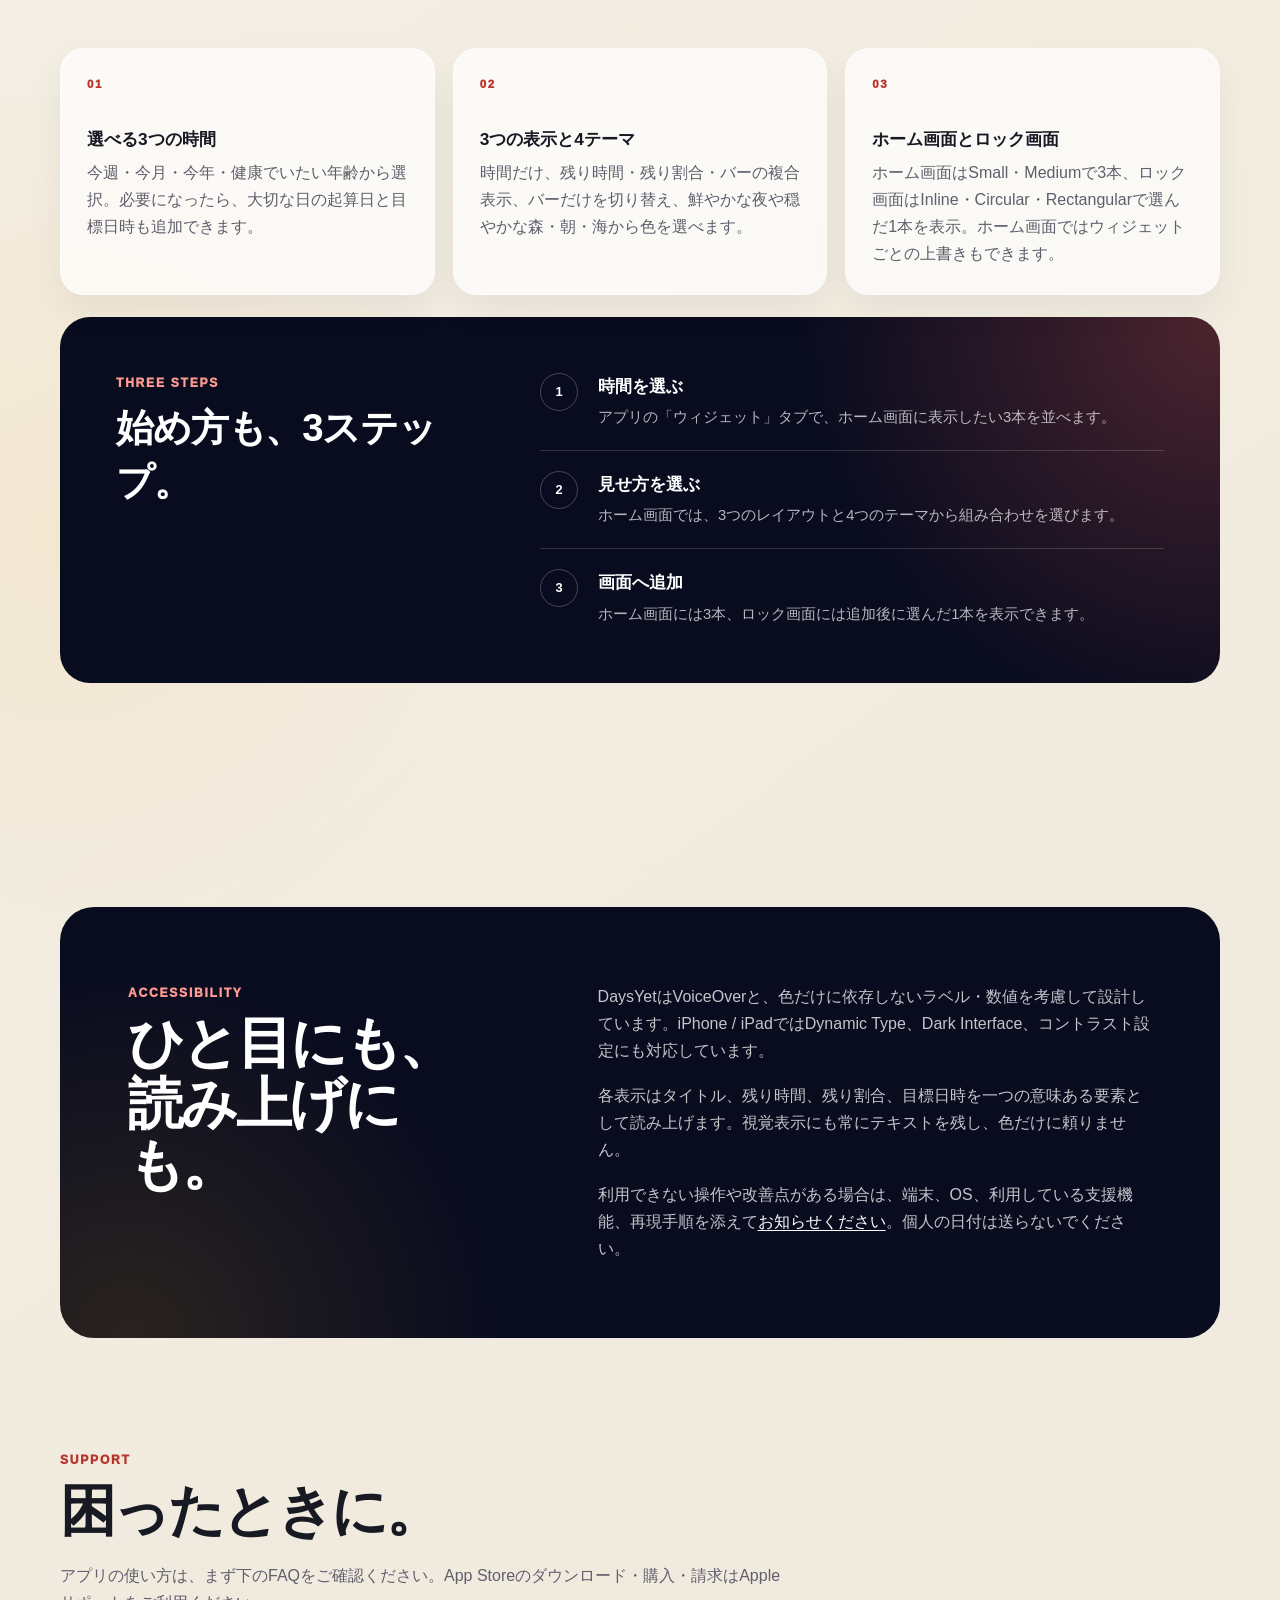
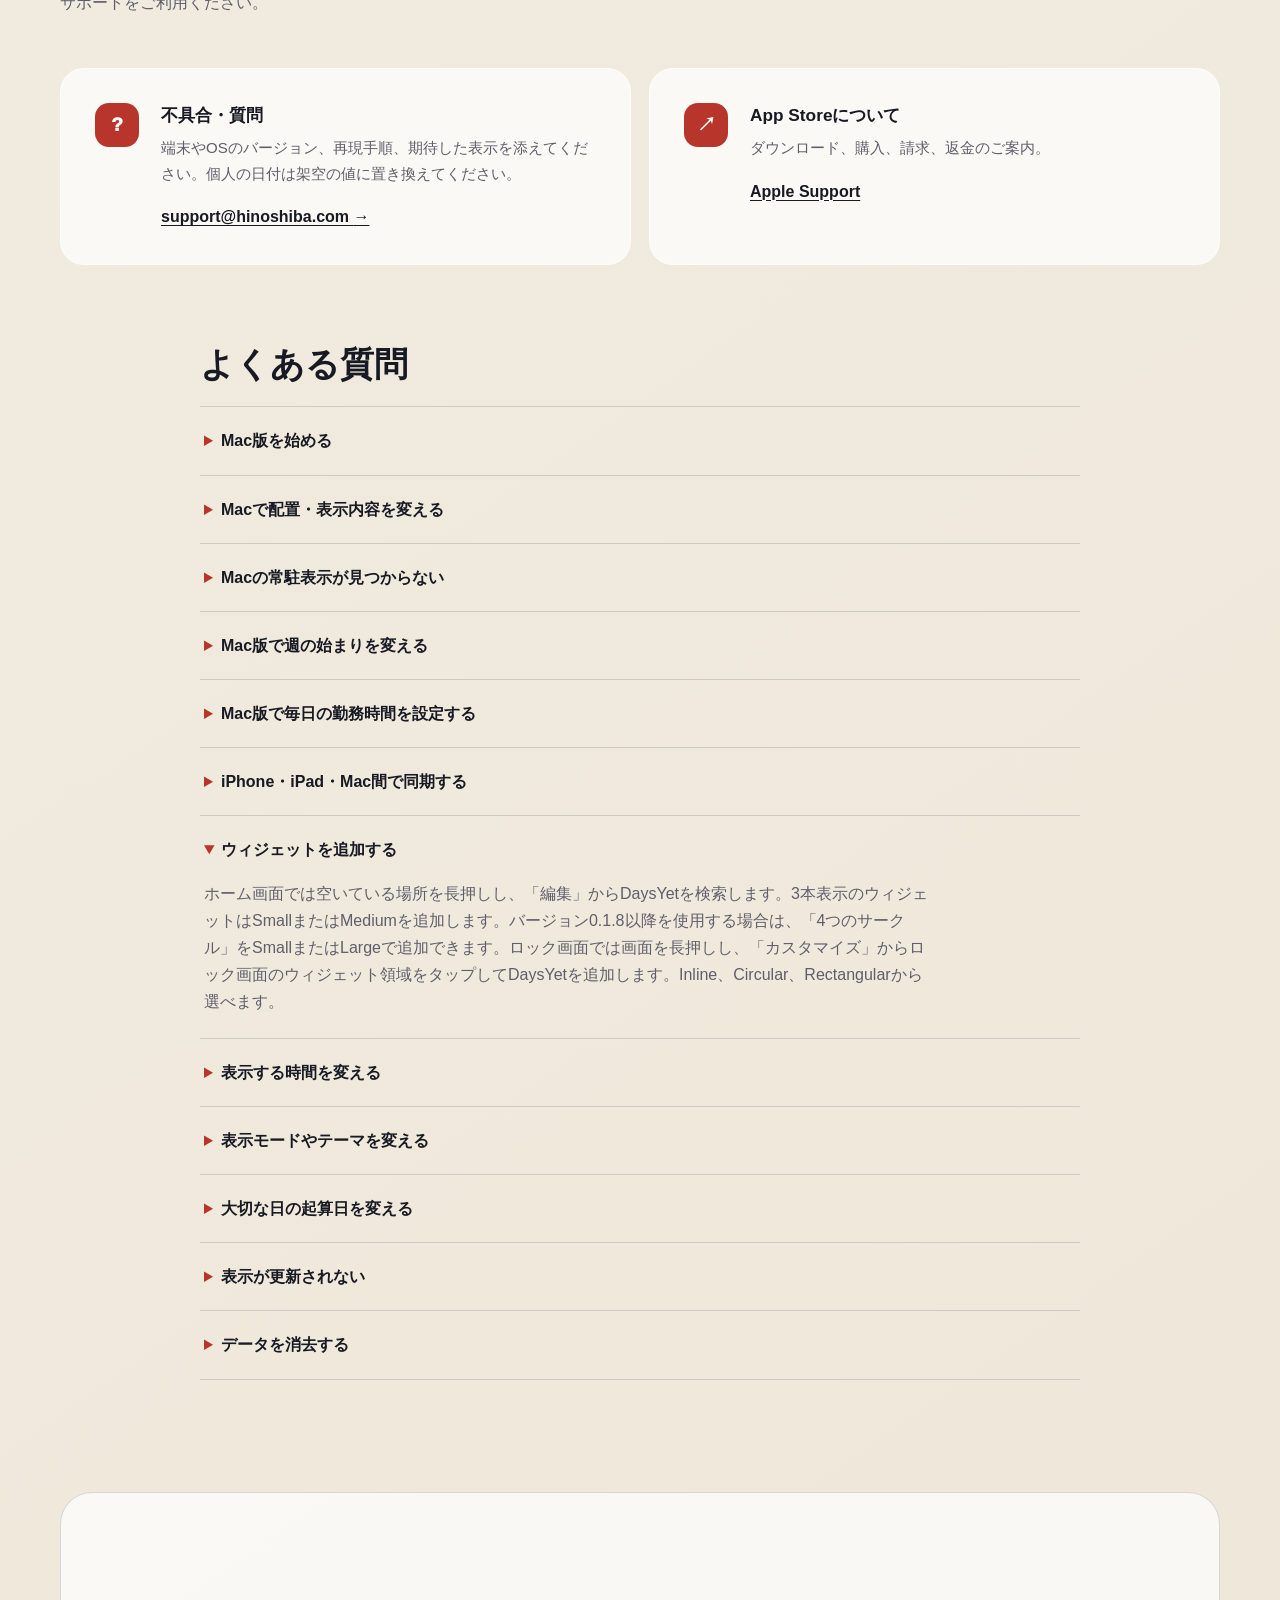
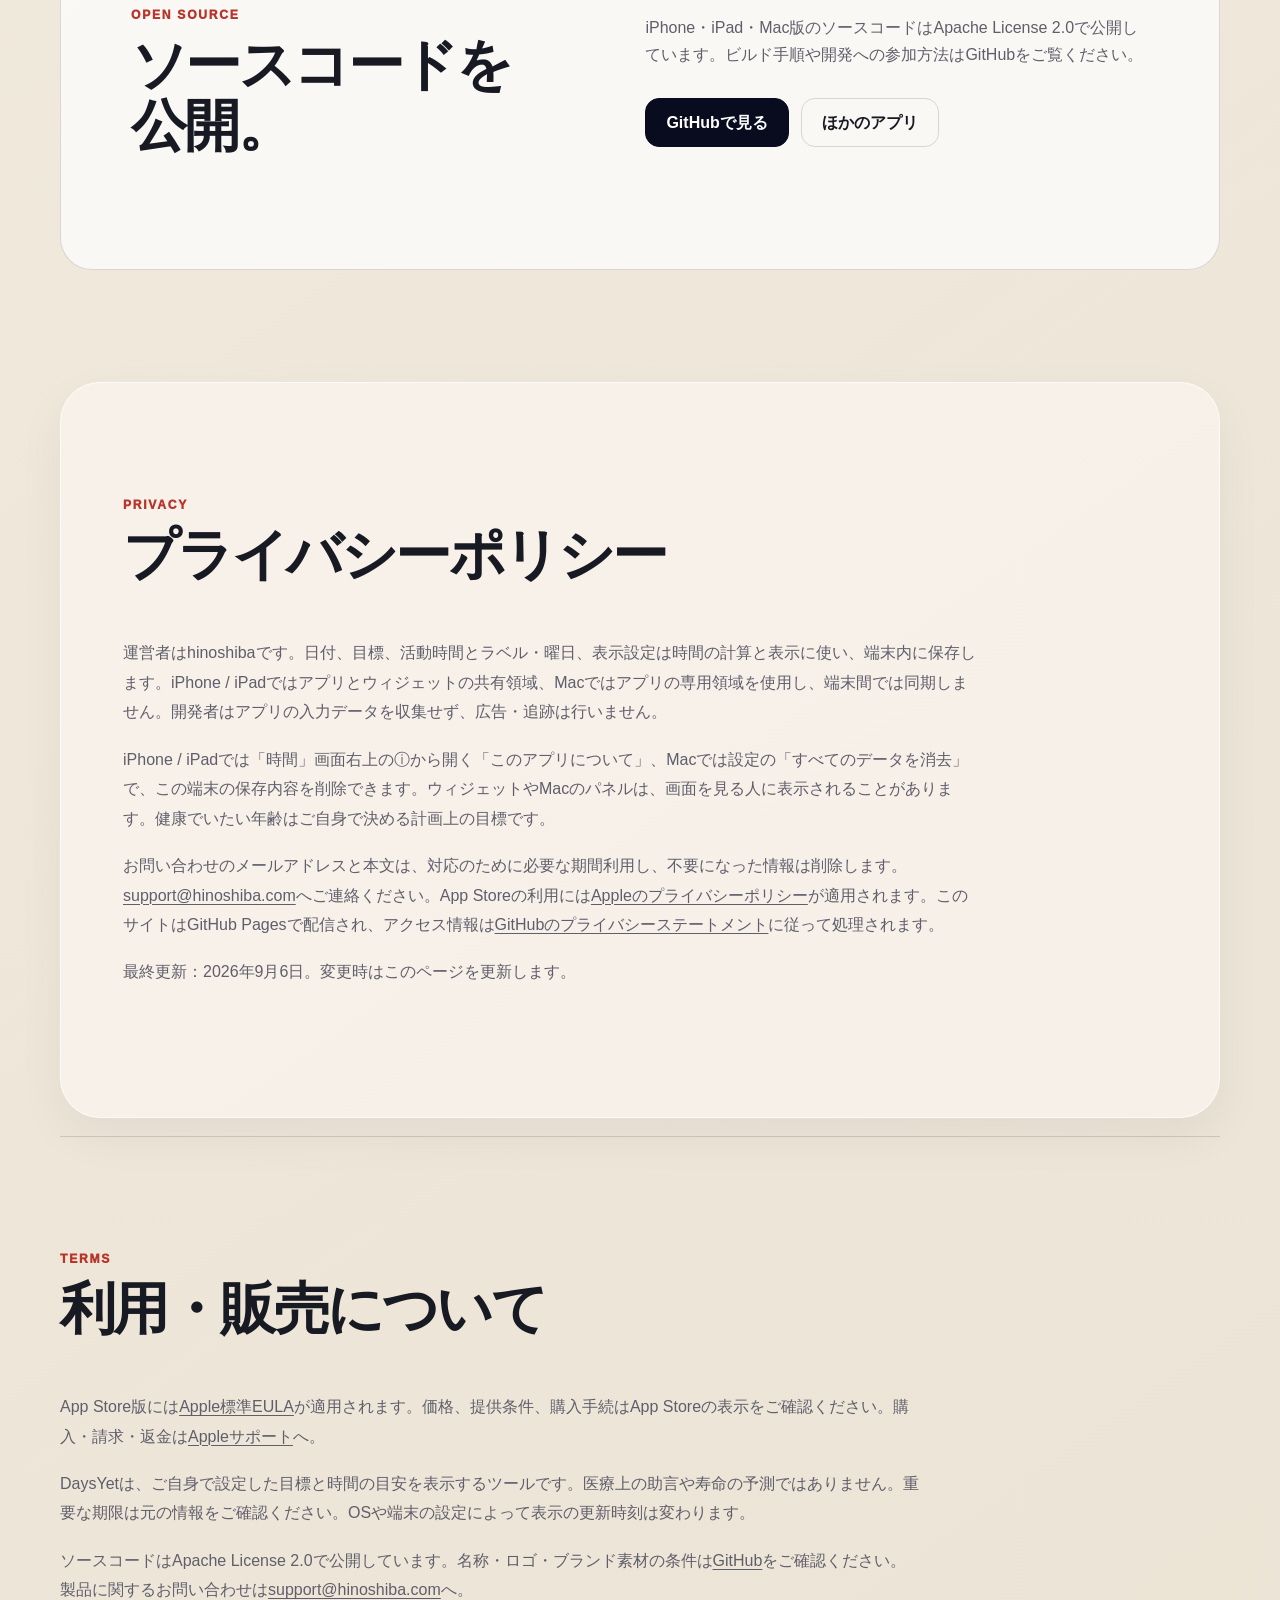
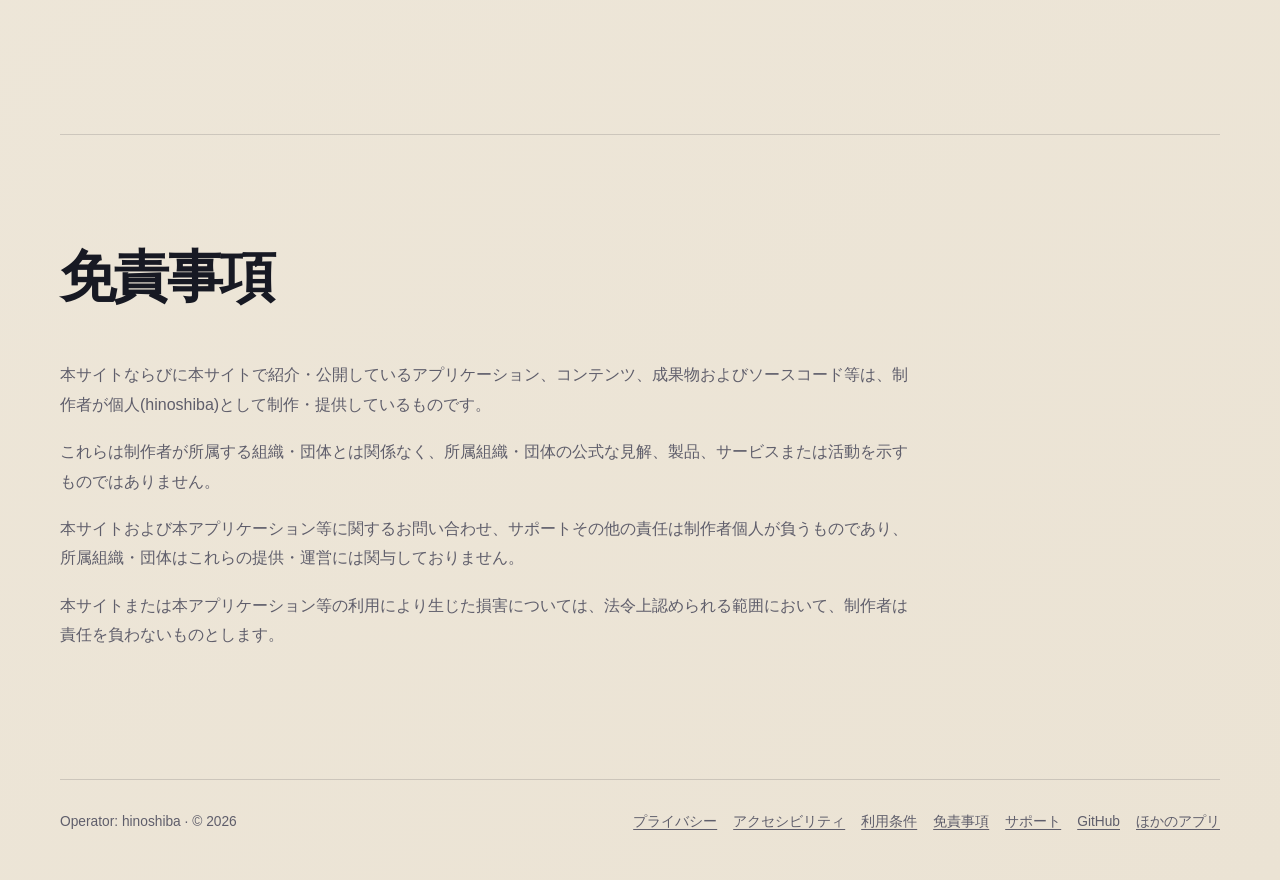
==== commit 8af7c456: "Unify iOS widget editing and synchronize Home Screen layouts Signed-off-by: kai-kun-ai <support@hino" ====
--- a/http_dist/index.html
+++ b/http_dist/index.html
@@ -189,14 +189,14 @@
 <details><summary data-i18n="103">表示モードやテーマを変える</summary><p data-i18n="104">3本表示のホーム画面ウィジェットでは、アプリのウィジェットタブで「時間」「時間＋％」「バー」から選び、4つのテーマを切り替えられます。「時間＋％」では、各行に残り時間、残り割合、残り時間に合わせて短くなるバーを一緒に表示します。特定の3本表示ウィジェットだけ別の表示や色にする場合は、ホーム画面から「ウィジェットを編集」を開いて上書きできます。バージョン0.1.8以降の「4つのサークル」は、「ウィジェットを編集」で中央の値（残り時間・残り割合・終了日時）とテーマを選びます。</p></details>
 <details><summary data-i18n="105">大切な日の起算日を変える</summary><p data-i18n="106">アプリの「時間」タブで「大切な節目」のカードをタップし、起算日と目標日時を設定します。起算日を100%として、目標日時に0%となる残り割合を計算します。</p></details>
 <details><summary data-i18n="107">表示が更新されない</summary><p data-i18n="108">一度DaysYetを開いて設定を保存し直し、ウィジェットがホーム画面またはロック画面に追加されていることを確認してください。OSが更新時刻を調整するため、常に秒単位で更新されるものではありません。改善しない場合は端末・OS・アプリバージョンを添えて<a href="mailto:support@hinoshiba.com?subject=DaysYet%20Support">support@hinoshiba.com</a>へお問い合わせください。</p></details>
-<details><summary data-i18n="109">データを消去する</summary><p data-i18n="110">iPhone / iPadでは設定タブ、Macではウィジェット本体のダブルクリックで開く設定画面で「すべてのデータを消去」を選びます。Macでは常駐パネルの配置とサイズの設定も初期状態へ戻ります。他の端末には影響しません。入力したデータは開発者のサーバーに保存されません。</p></details>
+<details><summary data-i18n="109">データを消去する</summary><p data-i18n="110">iPhone / iPadでは「時間」画面右上のⓘから開く「このアプリについて」、Macではウィジェット本体のダブルクリックで開く設定画面で「すべてのデータを消去」を選びます。Macでは常駐パネルの配置とサイズの設定も初期状態へ戻ります。他の端末には影響しません。入力したデータは開発者のサーバーに保存されません。</p></details>
 </div>
 </section>
 <section aria-labelledby="source-title" class="source-section" id="source">
 <div><div class="eyebrow">Open source</div><h2 data-i18n="111" id="source-title">ソースコードを公開。</h2></div>
 <div><p data-i18n="112">iPhone・iPad・Mac版のソースコードはApache License 2.0で公開しています。ビルド手順や開発への参加方法はGitHubをご覧ください。</p><div class="actions" data-i18n="113"><a class="button" href="https://github.com/hinoshiba/DaysYet">GitHubで見る</a><a class="button secondary" href="https://www.hinoshiba.com/products/">ほかのアプリ</a></div></div>
 </section>
-<section aria-labelledby="privacy-title" class="policy-section" id="privacy"><div class="section-heading"><div class="eyebrow">PRIVACY</div><h2 data-i18n="114" id="privacy-title">プライバシーポリシー</h2></div><div class="policy-copy"><p data-i18n="115">運営者はhinoshibaです。日付、目標、活動時間とラベル・曜日、表示設定は時間の計算と表示に使い、端末内に保存します。iPhone / iPadではアプリとウィジェットの共有領域、Macではアプリの専用領域を使用し、端末間では同期しません。開発者はアプリの入力データを収集せず、広告・追跡は行いません。</p><p data-i18n="116">設定の「すべてのデータを消去」で、この端末の保存内容を削除できます。ウィジェットやMacのパネルは、画面を見る人に表示されることがあります。健康でいたい年齢はご自身で決める計画上の目標です。</p><p data-i18n="117">お問い合わせのメールアドレスと本文は、対応のために必要な期間利用し、不要になった情報は削除します。<a href="mailto:support@hinoshiba.com">support@hinoshiba.com</a>へご連絡ください。App Storeの利用には<a href="https://www.apple.com/legal/privacy/">Appleのプライバシーポリシー</a>が適用されます。このサイトはGitHub Pagesで配信され、アクセス情報は<a href="https://docs.github.com/en/site-policy/privacy-policies/github-general-privacy-statement">GitHubのプライバシーステートメント</a>に従って処理されます。</p><p data-i18n="118">最終更新：2026年9月6日。変更時はこのページを更新します。</p></div></section>
+<section aria-labelledby="privacy-title" class="policy-section" id="privacy"><div class="section-heading"><div class="eyebrow">PRIVACY</div><h2 data-i18n="114" id="privacy-title">プライバシーポリシー</h2></div><div class="policy-copy"><p data-i18n="115">運営者はhinoshibaです。日付、目標、活動時間とラベル・曜日、表示設定は時間の計算と表示に使い、端末内に保存します。iPhone / iPadではアプリとウィジェットの共有領域、Macではアプリの専用領域を使用し、端末間では同期しません。開発者はアプリの入力データを収集せず、広告・追跡は行いません。</p><p data-i18n="116">iPhone / iPadでは「時間」画面右上のⓘから開く「このアプリについて」、Macでは設定の「すべてのデータを消去」で、この端末の保存内容を削除できます。ウィジェットやMacのパネルは、画面を見る人に表示されることがあります。健康でいたい年齢はご自身で決める計画上の目標です。</p><p data-i18n="117">お問い合わせのメールアドレスと本文は、対応のために必要な期間利用し、不要になった情報は削除します。<a href="mailto:support@hinoshiba.com">support@hinoshiba.com</a>へご連絡ください。App Storeの利用には<a href="https://www.apple.com/legal/privacy/">Appleのプライバシーポリシー</a>が適用されます。このサイトはGitHub Pagesで配信され、アクセス情報は<a href="https://docs.github.com/en/site-policy/privacy-policies/github-general-privacy-statement">GitHubのプライバシーステートメント</a>に従って処理されます。</p><p data-i18n="118">最終更新：2026年9月6日。変更時はこのページを更新します。</p></div></section>
 <section aria-labelledby="terms-title" class="terms-section" id="terms"><div class="section-heading"><div class="eyebrow">TERMS</div><h2 data-i18n="119" id="terms-title">利用・販売について</h2></div><div class="policy-copy"><p data-i18n="120">App Store版には<a href="https://www.apple.com/legal/internet-services/itunes/dev/stdeula/">Apple標準EULA</a>が適用されます。価格、提供条件、購入手続はApp Storeの表示をご確認ください。購入・請求・返金は<a href="https://support.apple.com/billing">Appleサポート</a>へ。</p><p data-i18n="121">DaysYetは、ご自身で設定した目標と時間の目安を表示するツールです。医療上の助言や寿命の予測ではありません。重要な期限は元の情報をご確認ください。OSや端末の設定によって表示の更新時刻は変わります。</p><p data-i18n="122">ソースコードはApache License 2.0で公開しています。名称・ロゴ・ブランド素材の条件は<a href="https://github.com/hinoshiba/DaysYet">GitHub</a>をご確認ください。製品に関するお問い合わせは<a href="mailto:support@hinoshiba.com">support@hinoshiba.com</a>へ。</p></div></section>
 <section aria-labelledby="disclaimer-title" class="terms-section" id="disclaimer" lang="ja">
 <div class="section-heading"><h2 id="disclaimer-title">免責事項</h2></div>
@@ -1113,8 +1113,8 @@
   "110": {
     "text": {
       "0": {
-        "ja": "iPhone / iPadでは設定タブ、Macではウィジェット本体のダブルクリックで開く設定画面で「すべてのデータを消去」を選びます。Macでは常駐パネルの配置とサイズの設定も初期状態へ戻ります。他の端末には影響しません。入力したデータは開発者のサーバーに保存されません。",
-        "en": "Choose “Delete all data” from the Settings tab on iPhone or iPad, or from settings opened by double-clicking the Mac widget. On Mac, panel layout and size preferences also return to their defaults. Other devices are unaffected. Data entered in DaysYet is not stored on a developer server."
+        "ja": "iPhone / iPadでは「時間」画面右上のⓘから開く「このアプリについて」、Macではウィジェット本体のダブルクリックで開く設定画面で「すべてのデータを消去」を選びます。Macでは常駐パネルの配置とサイズの設定も初期状態へ戻ります。他の端末には影響しません。入力したデータは開発者のサーバーに保存されません。",
+        "en": "Choose “Delete all data” from About DaysYet, opened with the info button at the top right of Times on iPhone or iPad, or from settings opened by double-clicking the Mac widget. On Mac, panel layout and size preferences also return to their defaults. Other devices are unaffected. Data entered in DaysYet is not stored on a developer server."
       }
     }
   },
@@ -1159,8 +1159,8 @@
   "116": {
     "text": {
       "0": {
-        "ja": "設定の「すべてのデータを消去」で、この端末の保存内容を削除できます。ウィジェットやMacのパネルは、画面を見る人に表示されることがあります。健康でいたい年齢はご自身で決める計画上の目標です。",
-        "en": "Use Delete all data in Settings to remove saved information on the current device. Widgets and Mac panels may be visible to people who can see your screen. The healthy-age goal is a personal planning marker you choose."
+        "ja": "iPhone / iPadでは「時間」画面右上のⓘから開く「このアプリについて」、Macでは設定の「すべてのデータを消去」で、この端末の保存内容を削除できます。ウィジェットやMacのパネルは、画面を見る人に表示されることがあります。健康でいたい年齢はご自身で決める計画上の目標です。",
+        "en": "To remove saved information on the current device, use Delete all data in About DaysYet (the info button at the top right of Times) on iPhone or iPad, or in Settings on Mac. Widgets and Mac panels may be visible to people who can see your screen. The healthy-age goal is a personal planning marker you choose."
       }
     }
   },
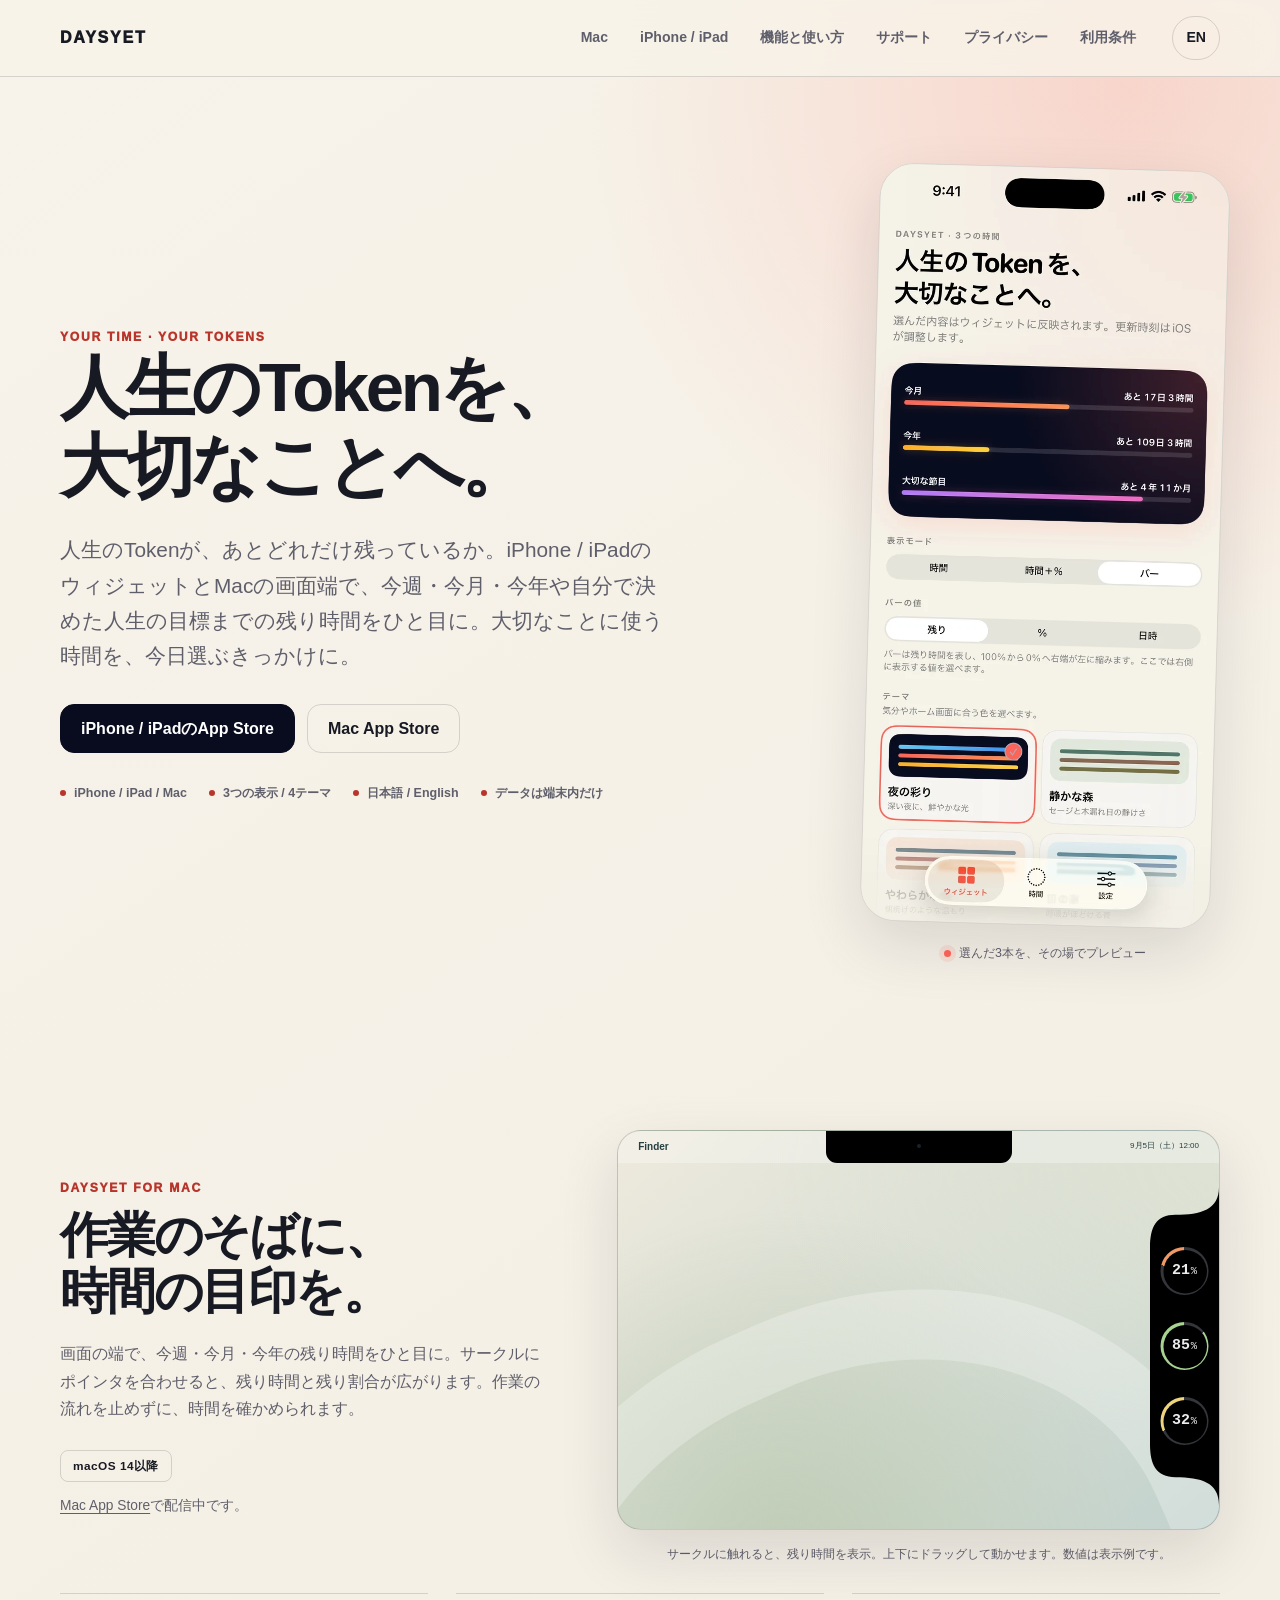
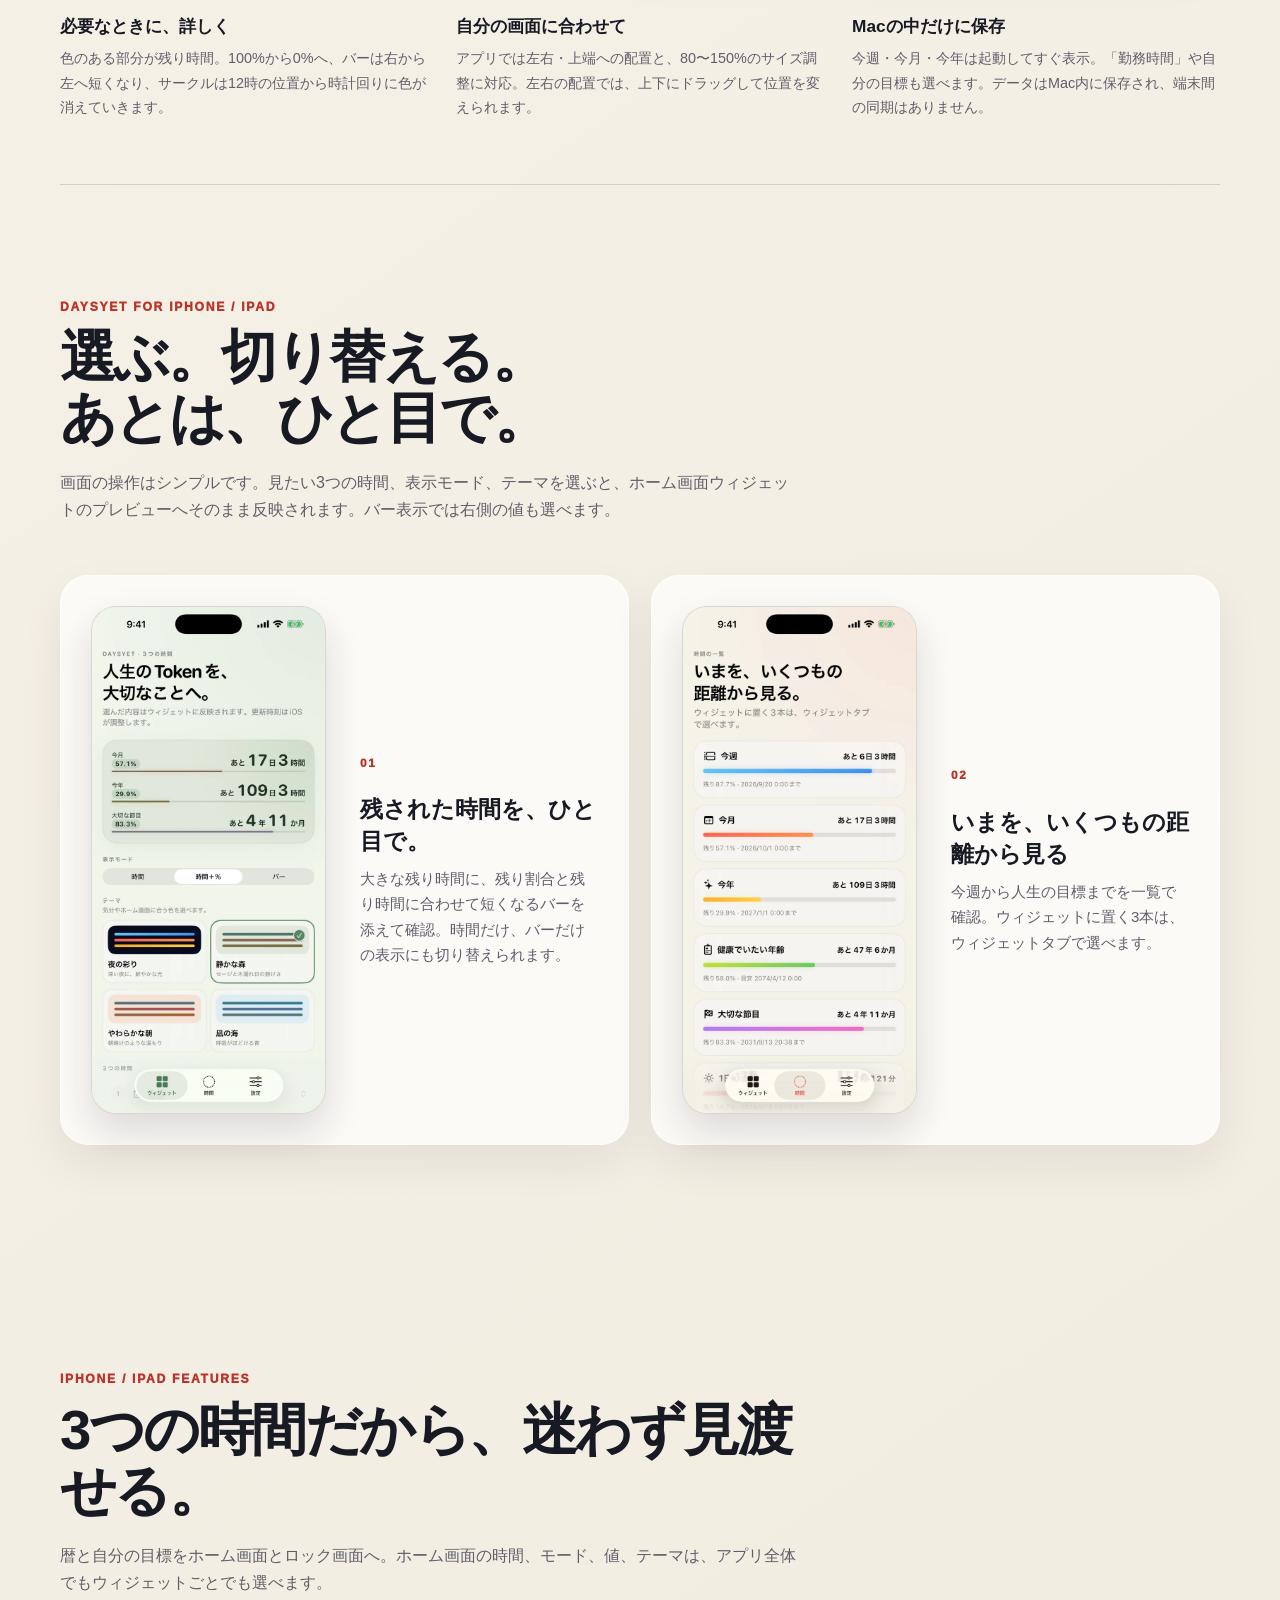
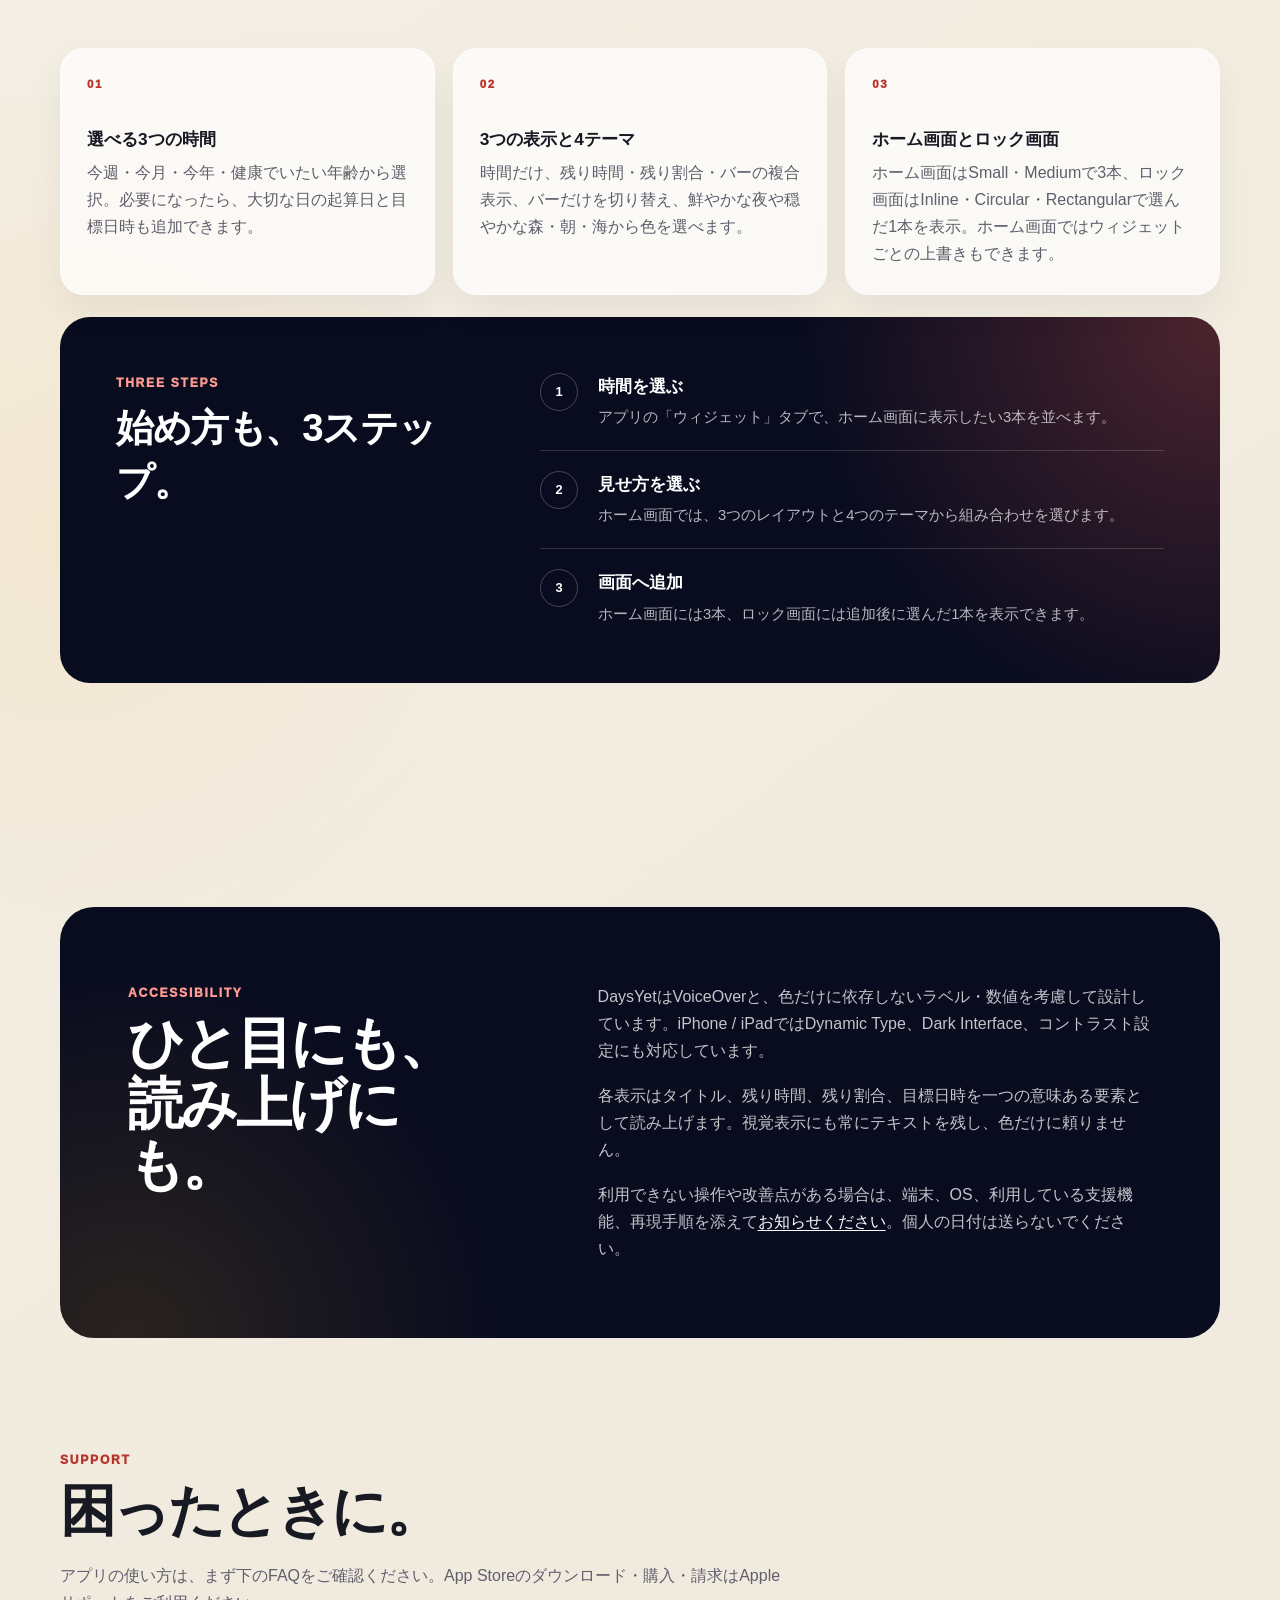
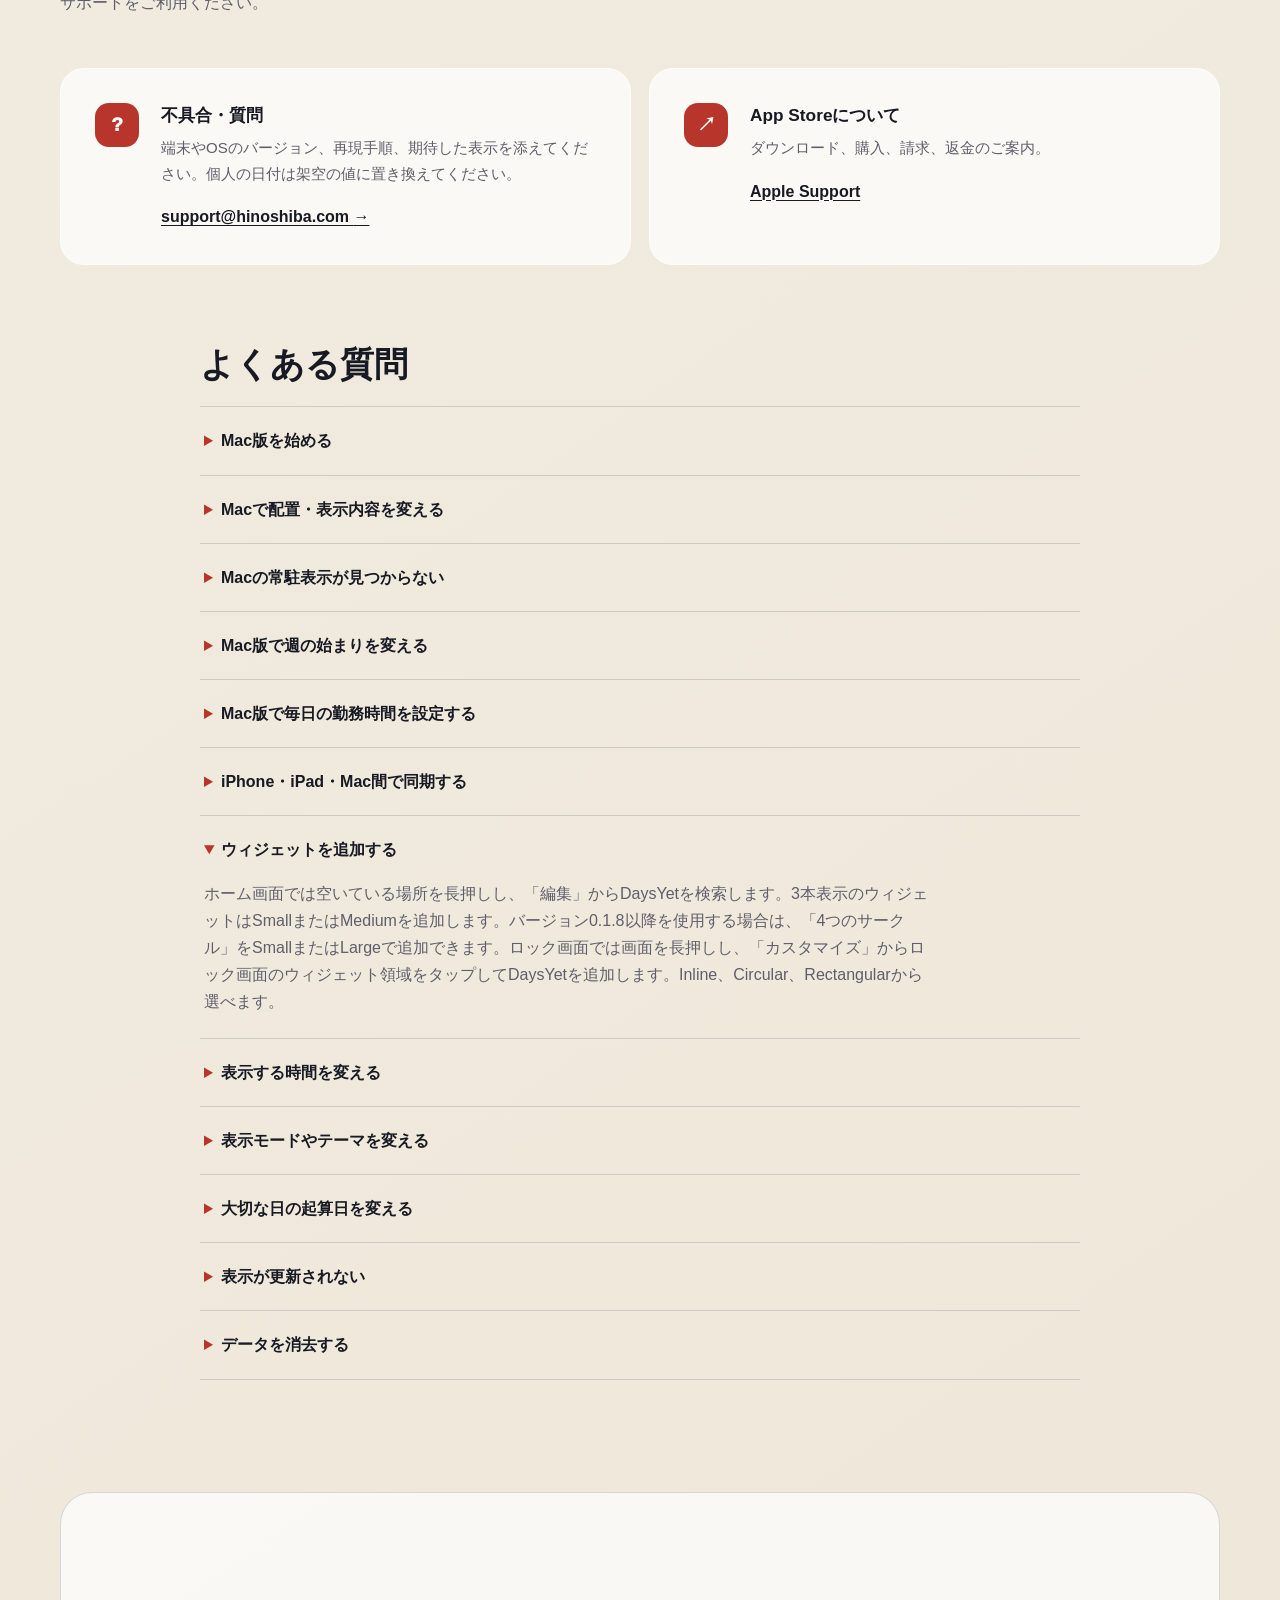
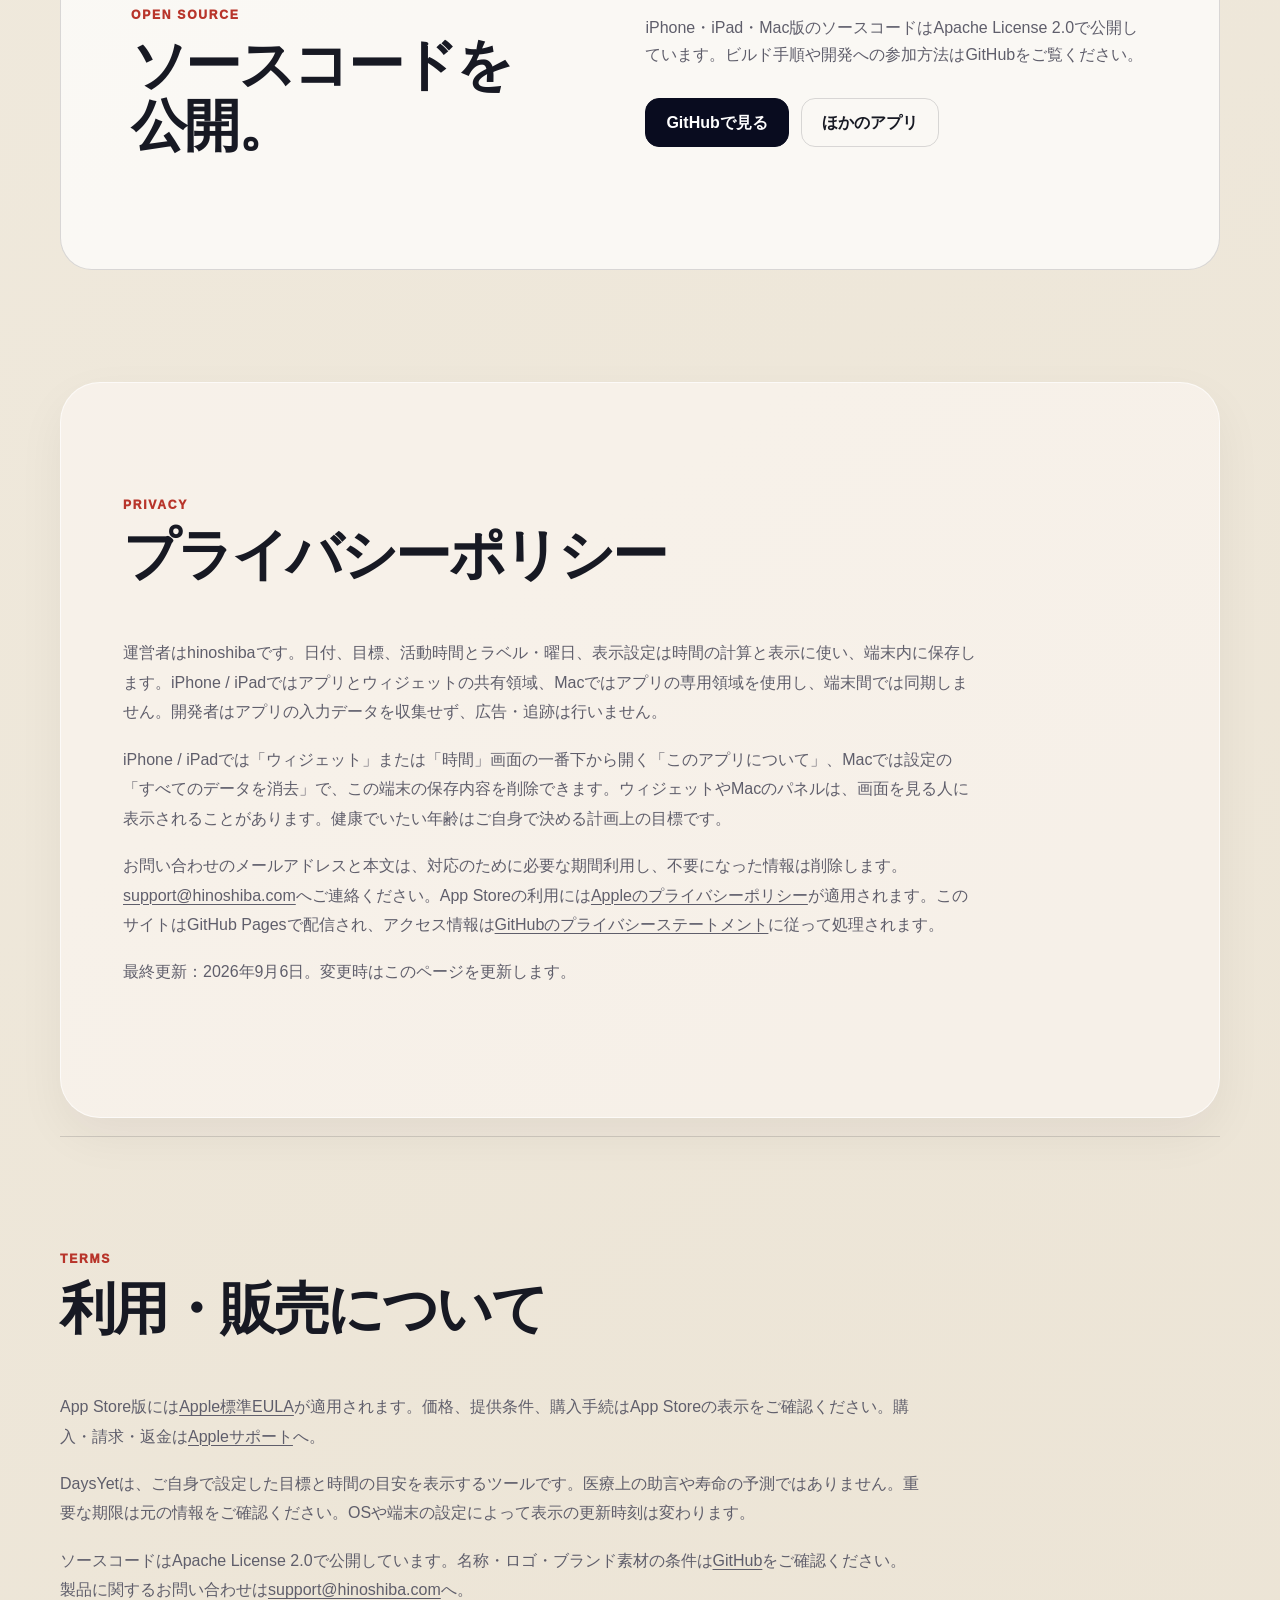
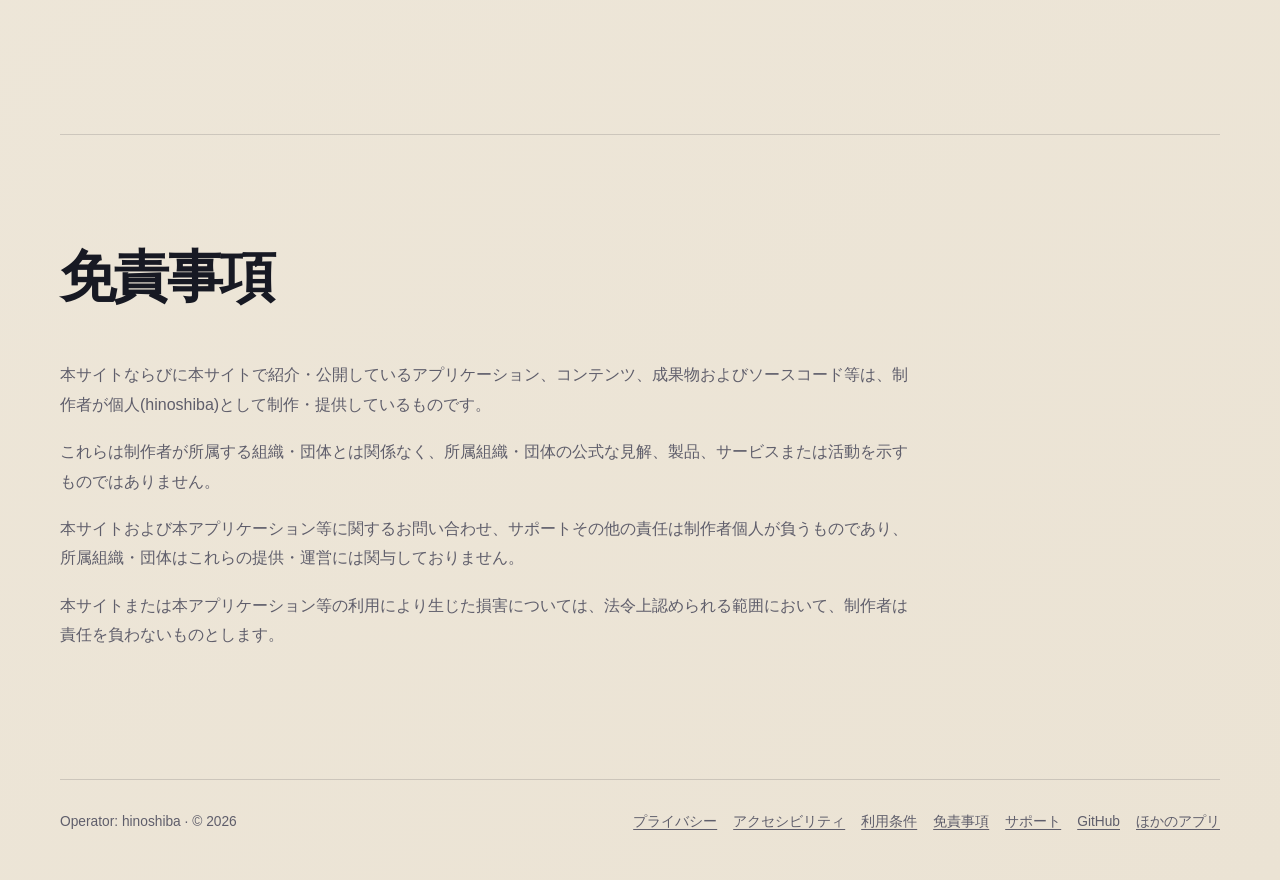
==== commit 8e0b9be6: "Unify help and About navigation across iOS tabs Signed-off-by: kai-kun-ai <support@hinoshiba.com>" ====
--- a/http_dist/index.html
+++ b/http_dist/index.html
@@ -189,14 +189,14 @@
 <details><summary data-i18n="103">表示モードやテーマを変える</summary><p data-i18n="104">3本表示のホーム画面ウィジェットでは、アプリのウィジェットタブで「時間」「時間＋％」「バー」から選び、4つのテーマを切り替えられます。「時間＋％」では、各行に残り時間、残り割合、残り時間に合わせて短くなるバーを一緒に表示します。特定の3本表示ウィジェットだけ別の表示や色にする場合は、ホーム画面から「ウィジェットを編集」を開いて上書きできます。バージョン0.1.8以降の「4つのサークル」は、「ウィジェットを編集」で中央の値（残り時間・残り割合・終了日時）とテーマを選びます。</p></details>
 <details><summary data-i18n="105">大切な日の起算日を変える</summary><p data-i18n="106">アプリの「時間」タブで「大切な節目」のカードをタップし、起算日と目標日時を設定します。起算日を100%として、目標日時に0%となる残り割合を計算します。</p></details>
 <details><summary data-i18n="107">表示が更新されない</summary><p data-i18n="108">一度DaysYetを開いて設定を保存し直し、ウィジェットがホーム画面またはロック画面に追加されていることを確認してください。OSが更新時刻を調整するため、常に秒単位で更新されるものではありません。改善しない場合は端末・OS・アプリバージョンを添えて<a href="mailto:support@hinoshiba.com?subject=DaysYet%20Support">support@hinoshiba.com</a>へお問い合わせください。</p></details>
-<details><summary data-i18n="109">データを消去する</summary><p data-i18n="110">iPhone / iPadでは「時間」画面右上のⓘから開く「このアプリについて」、Macではウィジェット本体のダブルクリックで開く設定画面で「すべてのデータを消去」を選びます。Macでは常駐パネルの配置とサイズの設定も初期状態へ戻ります。他の端末には影響しません。入力したデータは開発者のサーバーに保存されません。</p></details>
+<details><summary data-i18n="109">データを消去する</summary><p data-i18n="110">iPhone / iPadでは「ウィジェット」または「時間」画面の一番下から開く「このアプリについて」、Macではウィジェット本体のダブルクリックで開く設定画面で「すべてのデータを消去」を選びます。Macでは常駐パネルの配置とサイズの設定も初期状態へ戻ります。他の端末には影響しません。入力したデータは開発者のサーバーに保存されません。</p></details>
 </div>
 </section>
 <section aria-labelledby="source-title" class="source-section" id="source">
 <div><div class="eyebrow">Open source</div><h2 data-i18n="111" id="source-title">ソースコードを公開。</h2></div>
 <div><p data-i18n="112">iPhone・iPad・Mac版のソースコードはApache License 2.0で公開しています。ビルド手順や開発への参加方法はGitHubをご覧ください。</p><div class="actions" data-i18n="113"><a class="button" href="https://github.com/hinoshiba/DaysYet">GitHubで見る</a><a class="button secondary" href="https://www.hinoshiba.com/products/">ほかのアプリ</a></div></div>
 </section>
-<section aria-labelledby="privacy-title" class="policy-section" id="privacy"><div class="section-heading"><div class="eyebrow">PRIVACY</div><h2 data-i18n="114" id="privacy-title">プライバシーポリシー</h2></div><div class="policy-copy"><p data-i18n="115">運営者はhinoshibaです。日付、目標、活動時間とラベル・曜日、表示設定は時間の計算と表示に使い、端末内に保存します。iPhone / iPadではアプリとウィジェットの共有領域、Macではアプリの専用領域を使用し、端末間では同期しません。開発者はアプリの入力データを収集せず、広告・追跡は行いません。</p><p data-i18n="116">iPhone / iPadでは「時間」画面右上のⓘから開く「このアプリについて」、Macでは設定の「すべてのデータを消去」で、この端末の保存内容を削除できます。ウィジェットやMacのパネルは、画面を見る人に表示されることがあります。健康でいたい年齢はご自身で決める計画上の目標です。</p><p data-i18n="117">お問い合わせのメールアドレスと本文は、対応のために必要な期間利用し、不要になった情報は削除します。<a href="mailto:support@hinoshiba.com">support@hinoshiba.com</a>へご連絡ください。App Storeの利用には<a href="https://www.apple.com/legal/privacy/">Appleのプライバシーポリシー</a>が適用されます。このサイトはGitHub Pagesで配信され、アクセス情報は<a href="https://docs.github.com/en/site-policy/privacy-policies/github-general-privacy-statement">GitHubのプライバシーステートメント</a>に従って処理されます。</p><p data-i18n="118">最終更新：2026年9月6日。変更時はこのページを更新します。</p></div></section>
+<section aria-labelledby="privacy-title" class="policy-section" id="privacy"><div class="section-heading"><div class="eyebrow">PRIVACY</div><h2 data-i18n="114" id="privacy-title">プライバシーポリシー</h2></div><div class="policy-copy"><p data-i18n="115">運営者はhinoshibaです。日付、目標、活動時間とラベル・曜日、表示設定は時間の計算と表示に使い、端末内に保存します。iPhone / iPadではアプリとウィジェットの共有領域、Macではアプリの専用領域を使用し、端末間では同期しません。開発者はアプリの入力データを収集せず、広告・追跡は行いません。</p><p data-i18n="116">iPhone / iPadでは「ウィジェット」または「時間」画面の一番下から開く「このアプリについて」、Macでは設定の「すべてのデータを消去」で、この端末の保存内容を削除できます。ウィジェットやMacのパネルは、画面を見る人に表示されることがあります。健康でいたい年齢はご自身で決める計画上の目標です。</p><p data-i18n="117">お問い合わせのメールアドレスと本文は、対応のために必要な期間利用し、不要になった情報は削除します。<a href="mailto:support@hinoshiba.com">support@hinoshiba.com</a>へご連絡ください。App Storeの利用には<a href="https://www.apple.com/legal/privacy/">Appleのプライバシーポリシー</a>が適用されます。このサイトはGitHub Pagesで配信され、アクセス情報は<a href="https://docs.github.com/en/site-policy/privacy-policies/github-general-privacy-statement">GitHubのプライバシーステートメント</a>に従って処理されます。</p><p data-i18n="118">最終更新：2026年9月6日。変更時はこのページを更新します。</p></div></section>
 <section aria-labelledby="terms-title" class="terms-section" id="terms"><div class="section-heading"><div class="eyebrow">TERMS</div><h2 data-i18n="119" id="terms-title">利用・販売について</h2></div><div class="policy-copy"><p data-i18n="120">App Store版には<a href="https://www.apple.com/legal/internet-services/itunes/dev/stdeula/">Apple標準EULA</a>が適用されます。価格、提供条件、購入手続はApp Storeの表示をご確認ください。購入・請求・返金は<a href="https://support.apple.com/billing">Appleサポート</a>へ。</p><p data-i18n="121">DaysYetは、ご自身で設定した目標と時間の目安を表示するツールです。医療上の助言や寿命の予測ではありません。重要な期限は元の情報をご確認ください。OSや端末の設定によって表示の更新時刻は変わります。</p><p data-i18n="122">ソースコードはApache License 2.0で公開しています。名称・ロゴ・ブランド素材の条件は<a href="https://github.com/hinoshiba/DaysYet">GitHub</a>をご確認ください。製品に関するお問い合わせは<a href="mailto:support@hinoshiba.com">support@hinoshiba.com</a>へ。</p></div></section>
 <section aria-labelledby="disclaimer-title" class="terms-section" id="disclaimer" lang="ja">
 <div class="section-heading"><h2 id="disclaimer-title">免責事項</h2></div>
@@ -1113,8 +1113,8 @@
   "110": {
     "text": {
       "0": {
-        "ja": "iPhone / iPadでは「時間」画面右上のⓘから開く「このアプリについて」、Macではウィジェット本体のダブルクリックで開く設定画面で「すべてのデータを消去」を選びます。Macでは常駐パネルの配置とサイズの設定も初期状態へ戻ります。他の端末には影響しません。入力したデータは開発者のサーバーに保存されません。",
-        "en": "Choose “Delete all data” from About DaysYet, opened with the info button at the top right of Times on iPhone or iPad, or from settings opened by double-clicking the Mac widget. On Mac, panel layout and size preferences also return to their defaults. Other devices are unaffected. Data entered in DaysYet is not stored on a developer server."
+        "ja": "iPhone / iPadでは「ウィジェット」または「時間」画面の一番下から開く「このアプリについて」、Macではウィジェット本体のダブルクリックで開く設定画面で「すべてのデータを消去」を選びます。Macでは常駐パネルの配置とサイズの設定も初期状態へ戻ります。他の端末には影響しません。入力したデータは開発者のサーバーに保存されません。",
+        "en": "Choose “Delete all data” from About DaysYet, at the bottom of either Widget or Times on iPhone or iPad, or from settings opened by double-clicking the Mac widget. On Mac, panel layout and size preferences also return to their defaults. Other devices are unaffected. Data entered in DaysYet is not stored on a developer server."
       }
     }
   },
@@ -1159,8 +1159,8 @@
   "116": {
     "text": {
       "0": {
-        "ja": "iPhone / iPadでは「時間」画面右上のⓘから開く「このアプリについて」、Macでは設定の「すべてのデータを消去」で、この端末の保存内容を削除できます。ウィジェットやMacのパネルは、画面を見る人に表示されることがあります。健康でいたい年齢はご自身で決める計画上の目標です。",
-        "en": "To remove saved information on the current device, use Delete all data in About DaysYet (the info button at the top right of Times) on iPhone or iPad, or in Settings on Mac. Widgets and Mac panels may be visible to people who can see your screen. The healthy-age goal is a personal planning marker you choose."
+        "ja": "iPhone / iPadでは「ウィジェット」または「時間」画面の一番下から開く「このアプリについて」、Macでは設定の「すべてのデータを消去」で、この端末の保存内容を削除できます。ウィジェットやMacのパネルは、画面を見る人に表示されることがあります。健康でいたい年齢はご自身で決める計画上の目標です。",
+        "en": "To remove saved information on the current device, use Delete all data in About DaysYet (at the bottom of either Widget or Times) on iPhone or iPad, or in Settings on Mac. Widgets and Mac panels may be visible to people who can see your screen. The healthy-age goal is a personal planning marker you choose."
       }
     }
   },
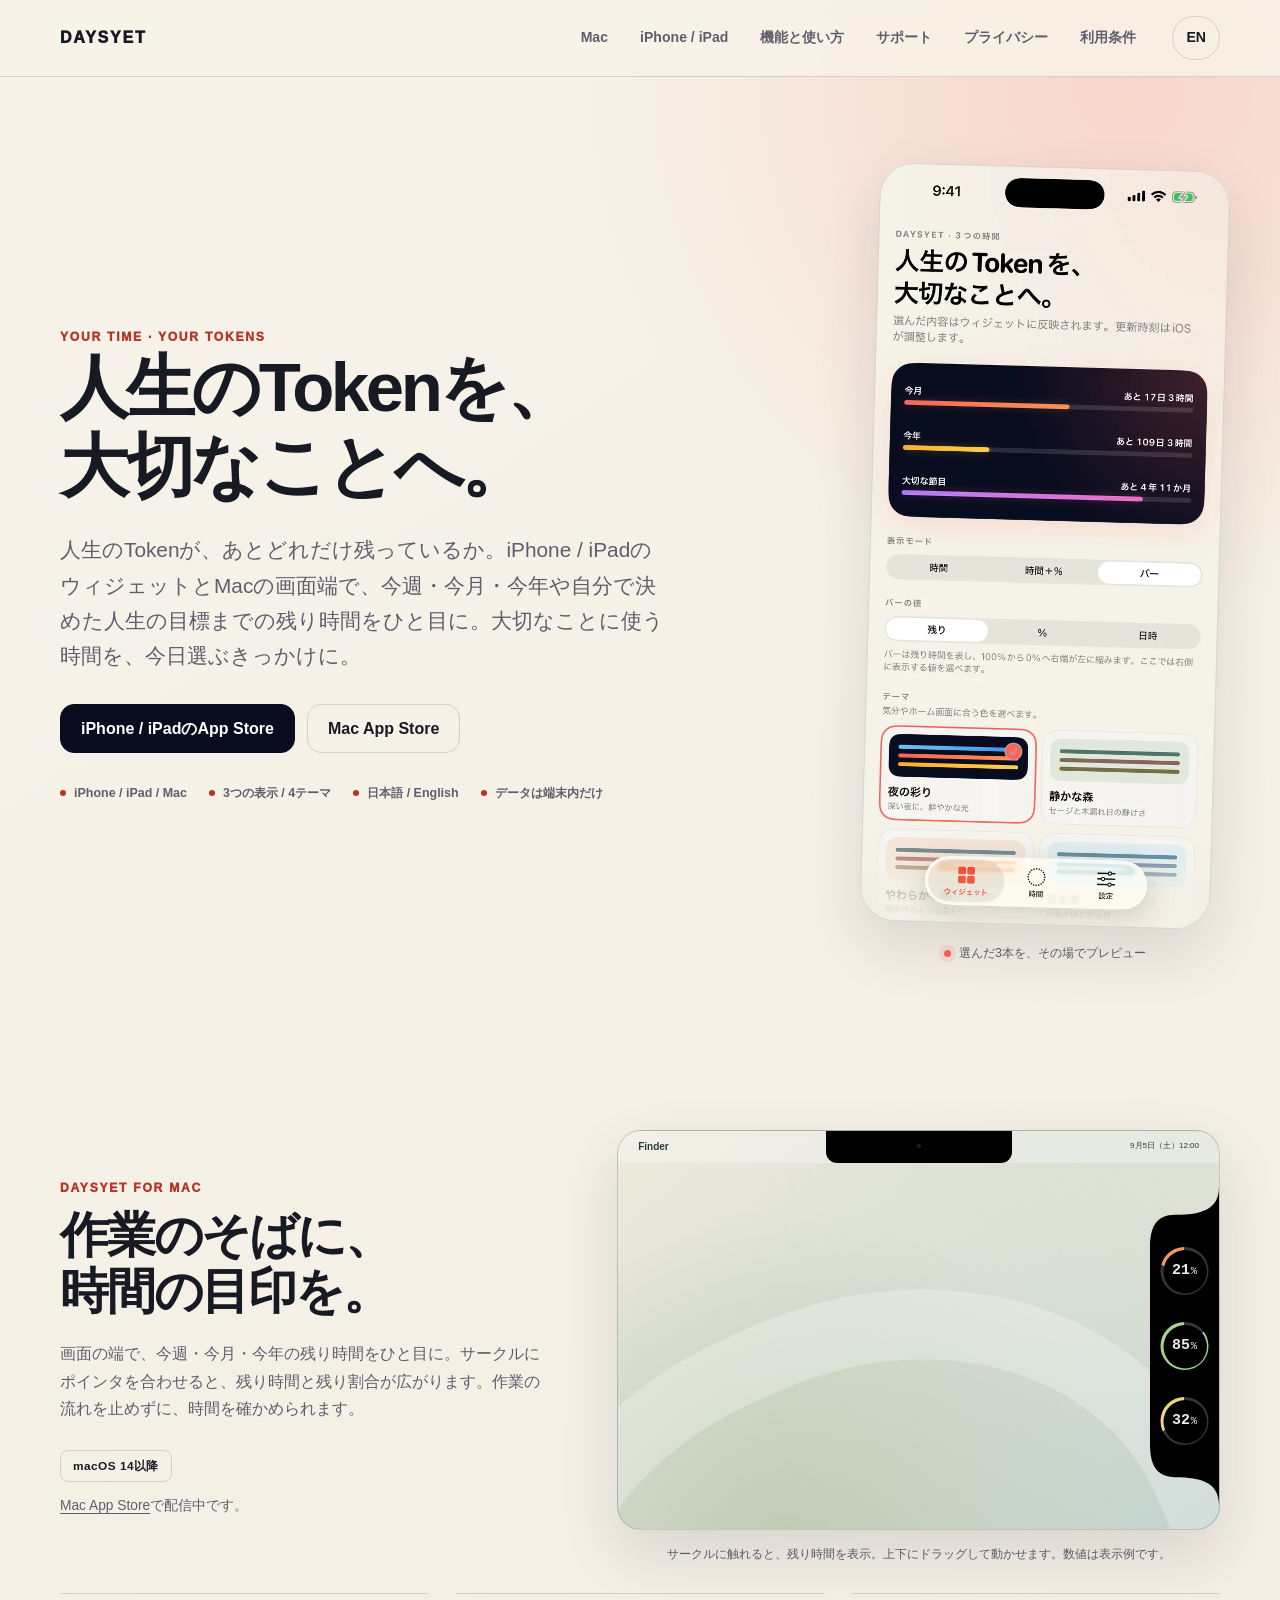
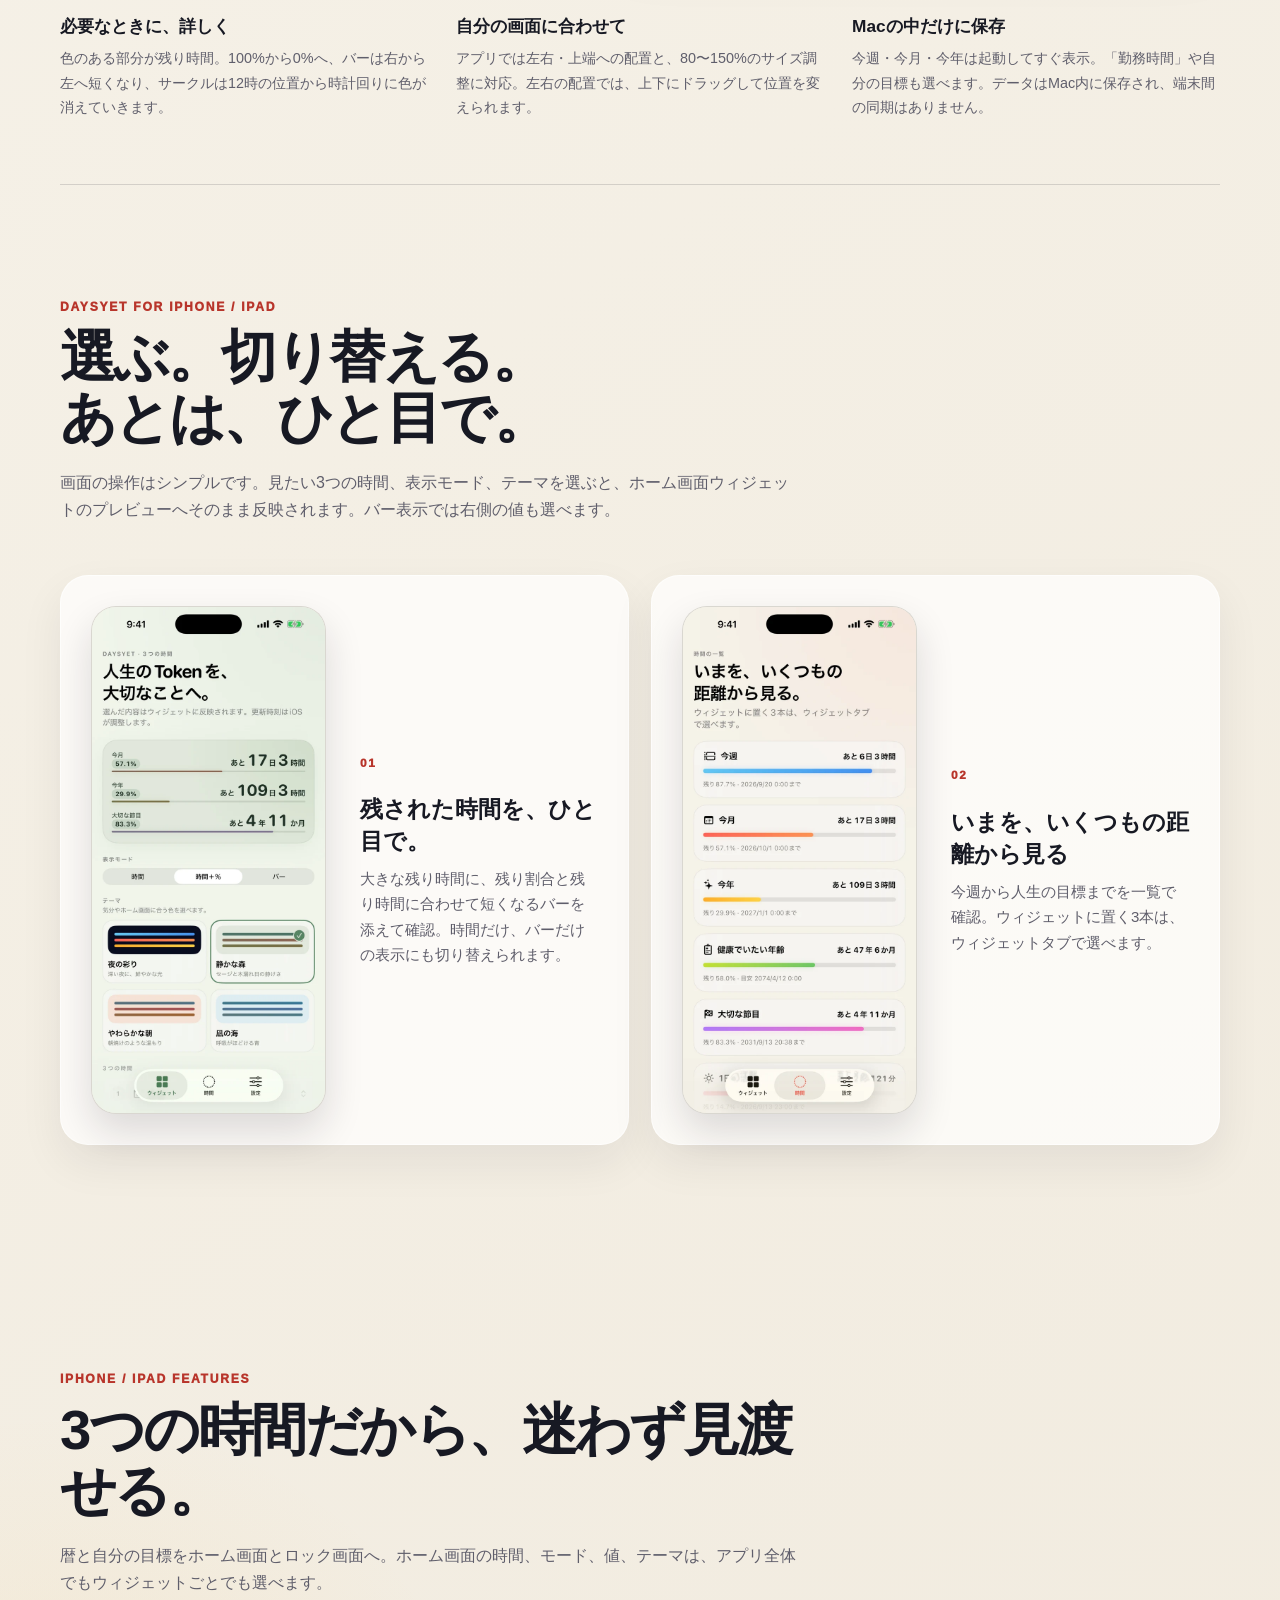
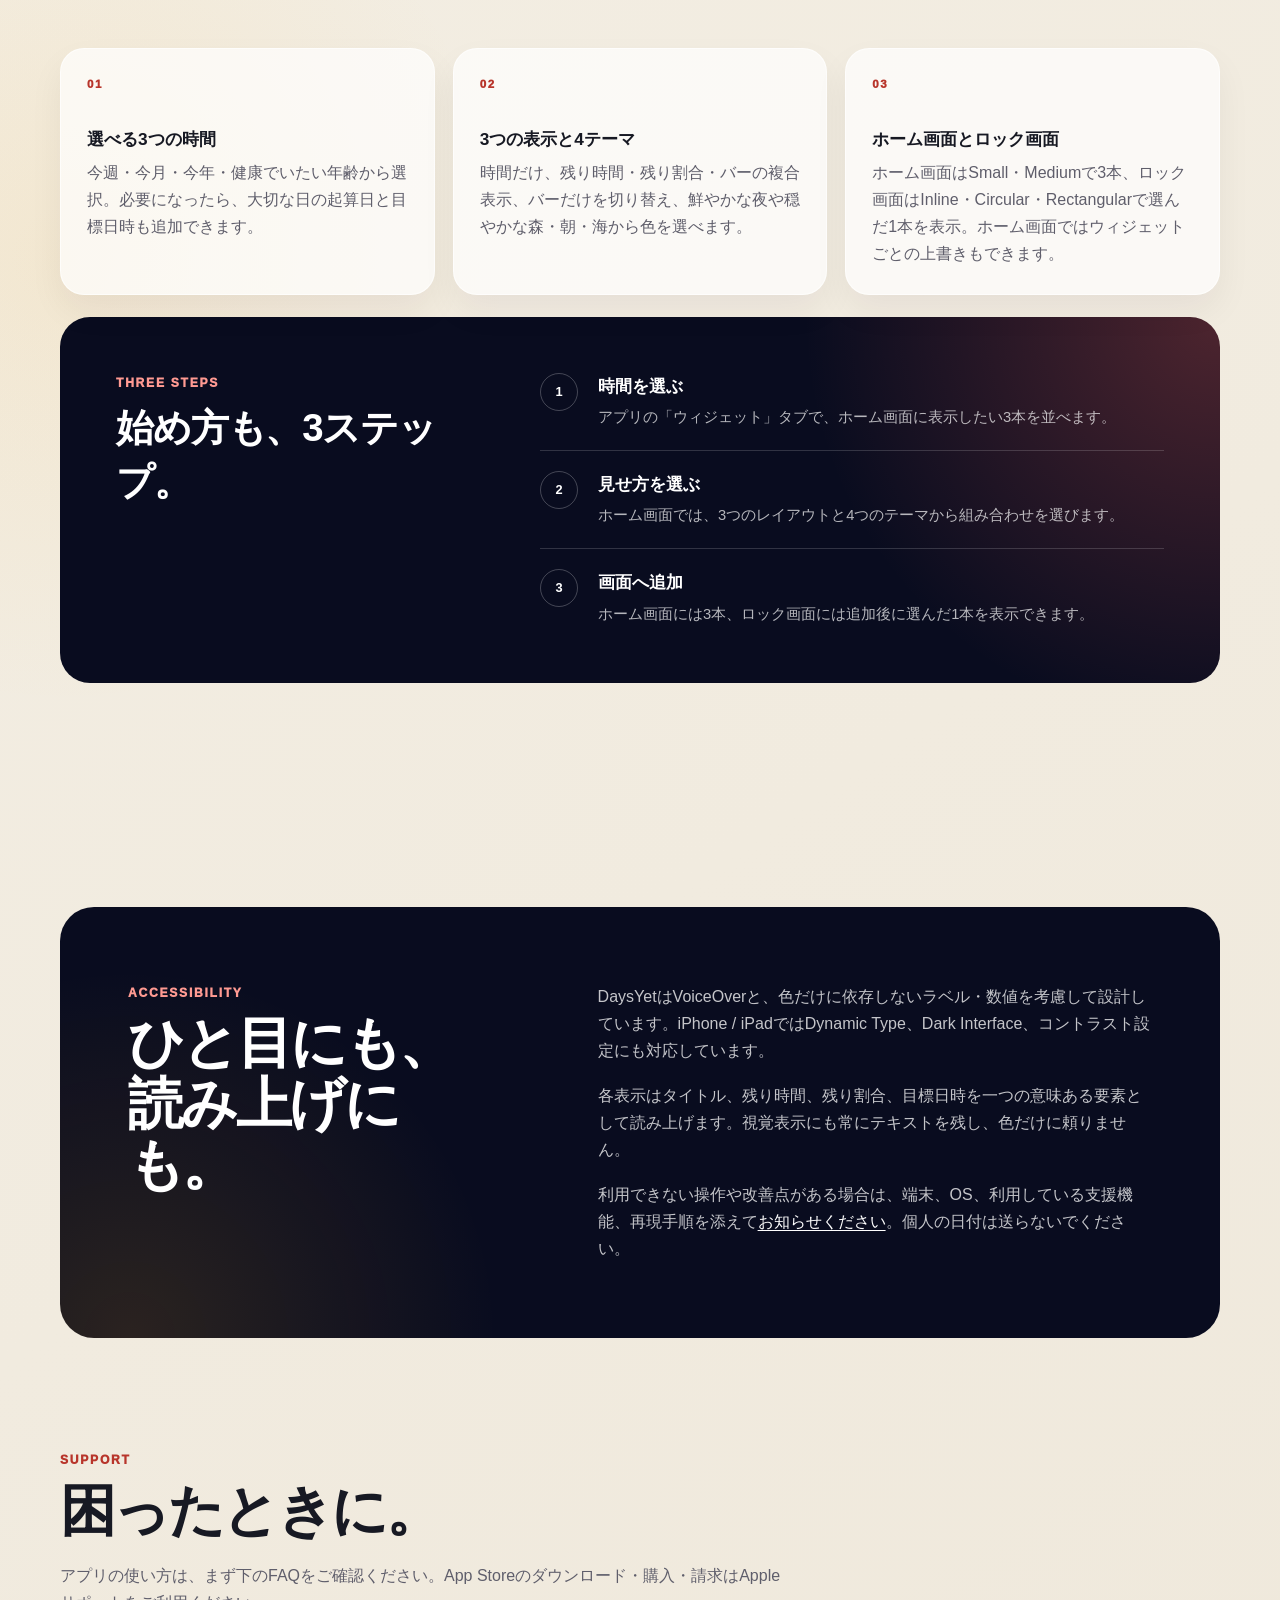
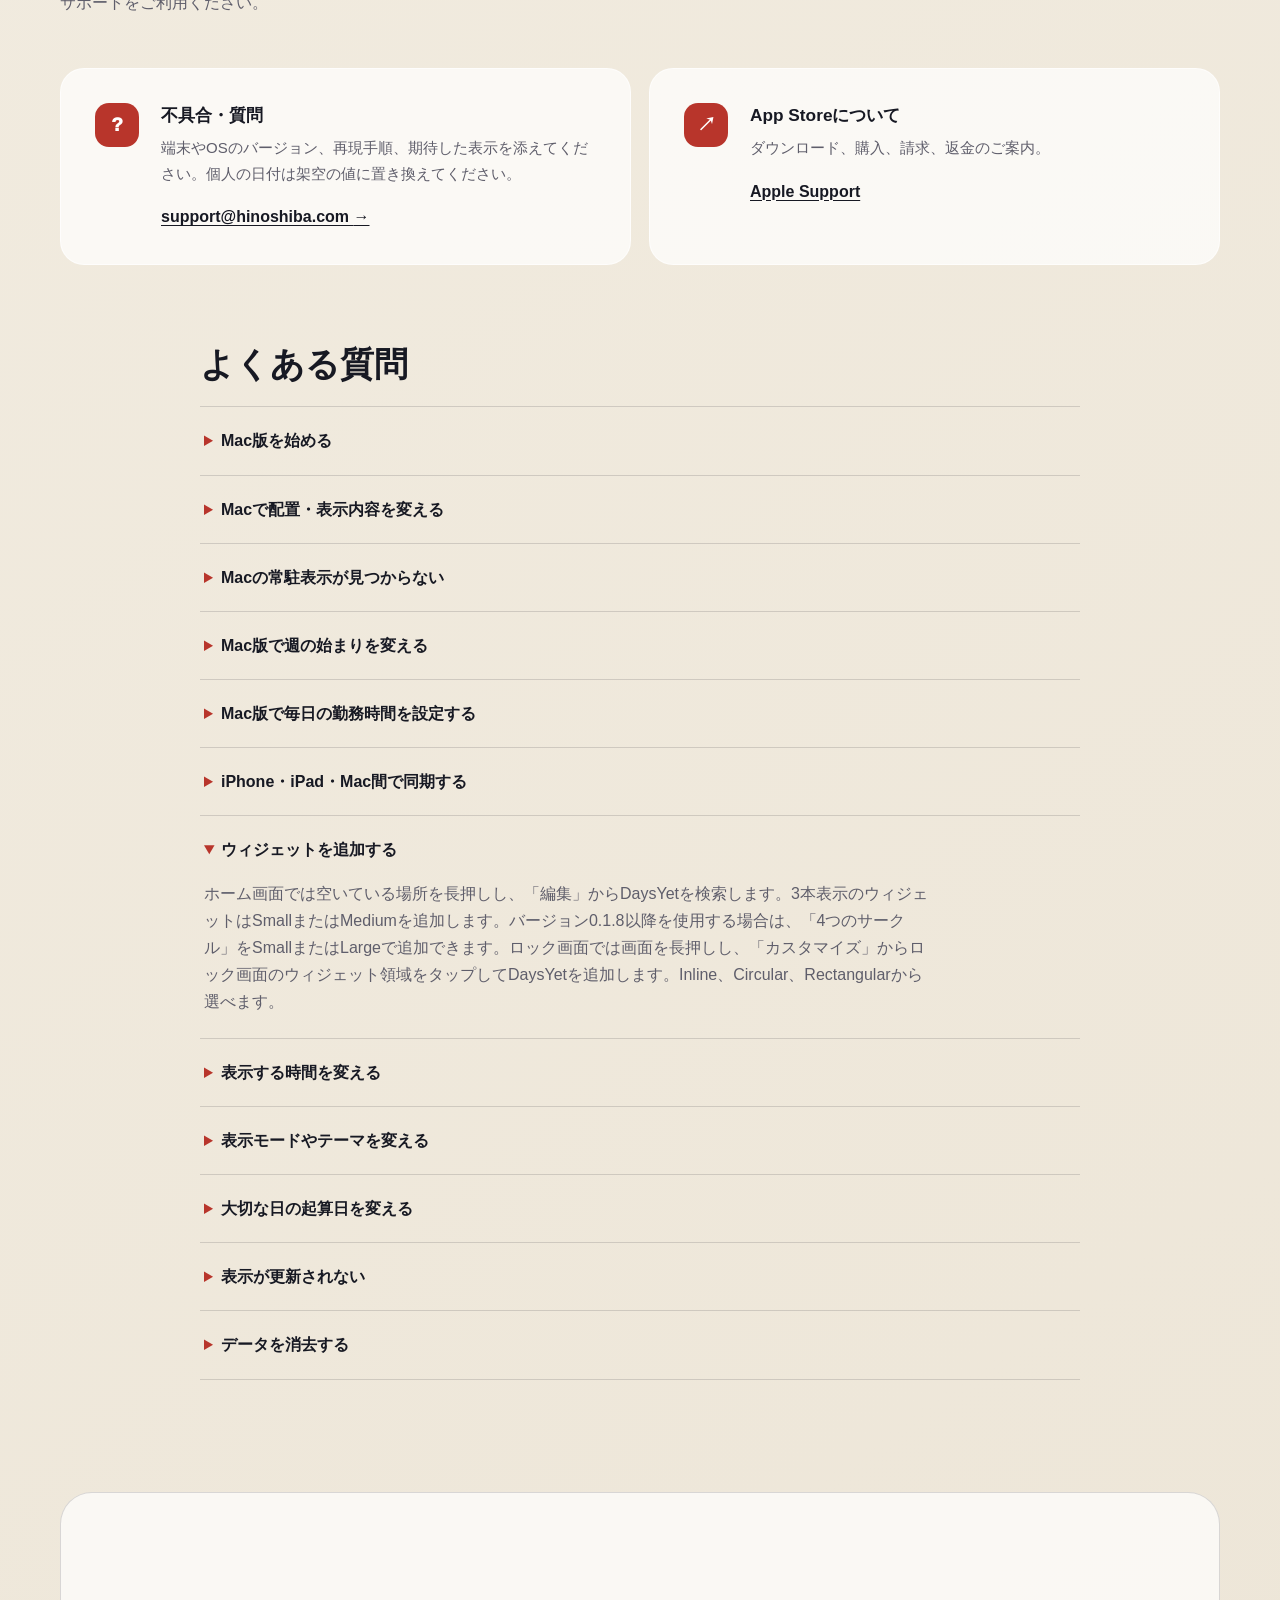
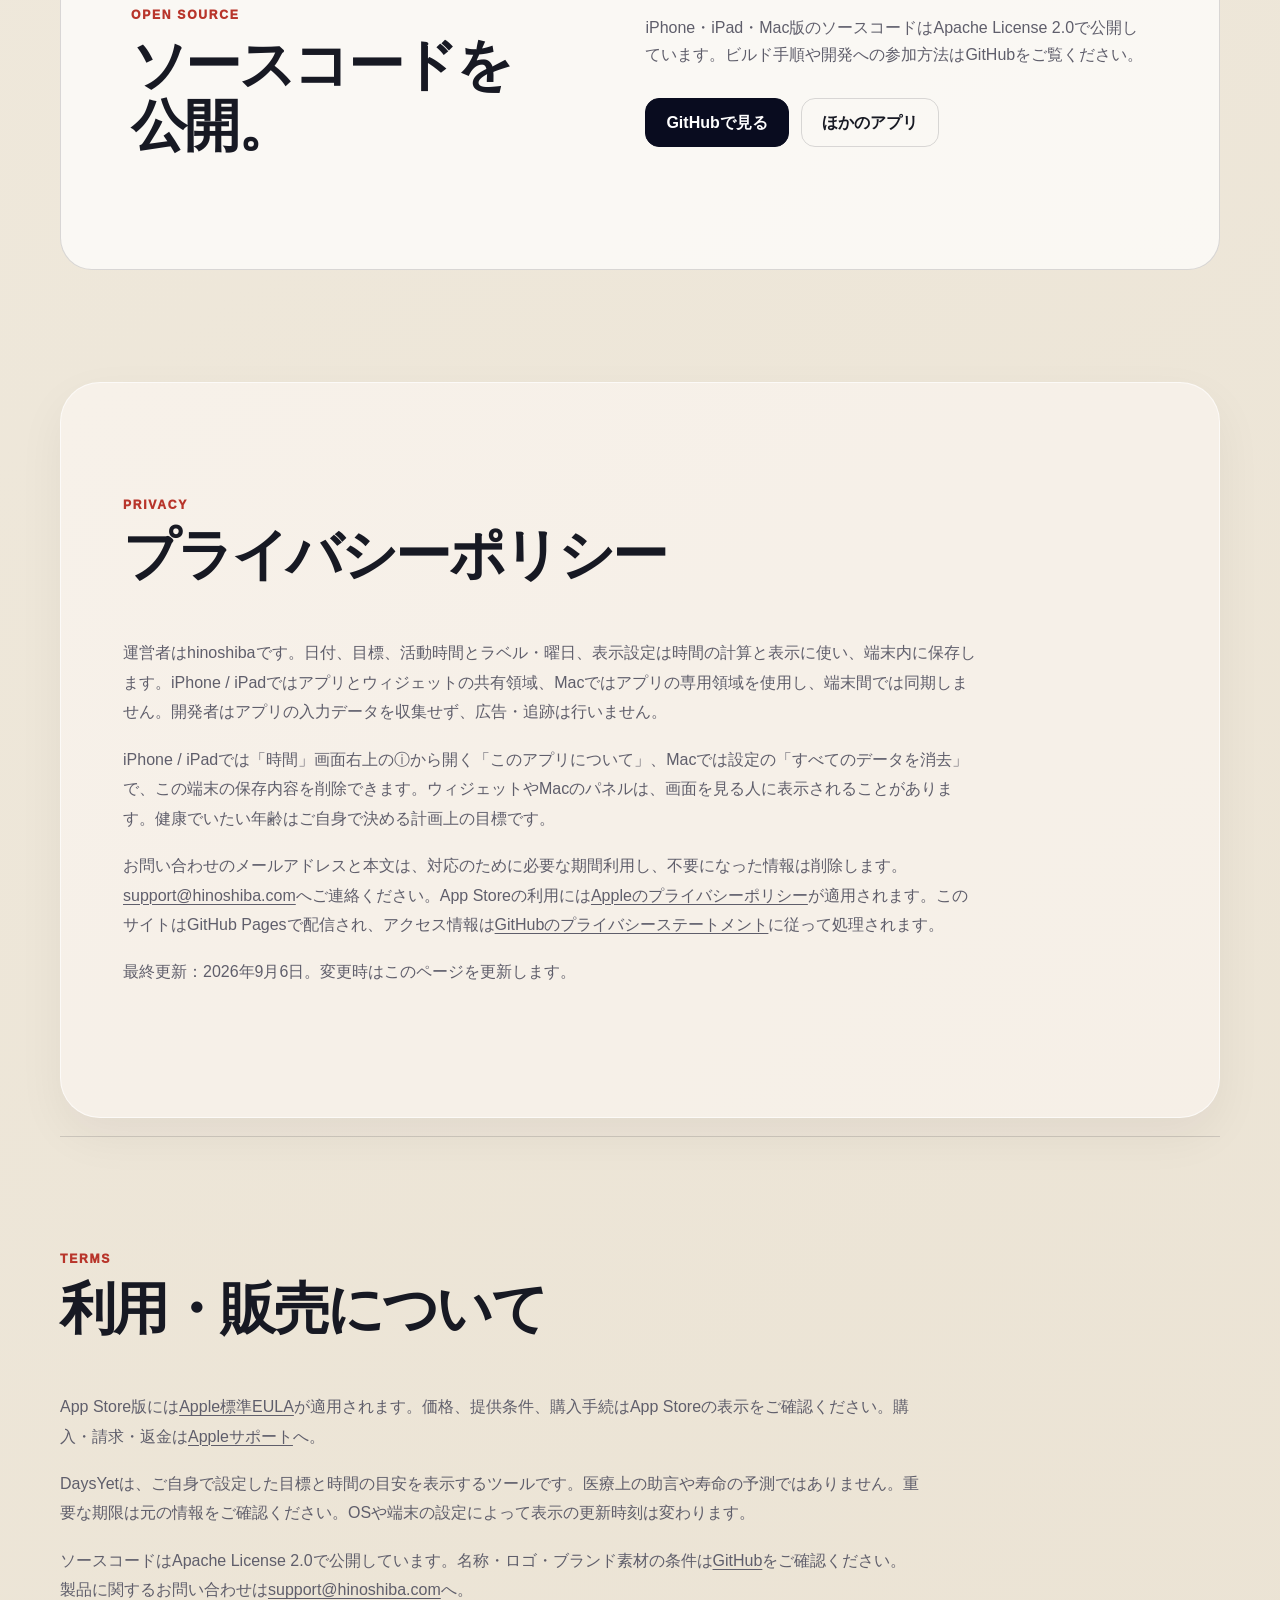
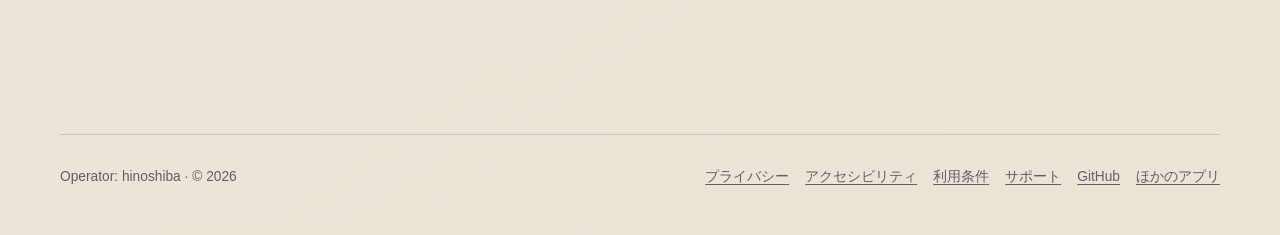
==== commit 37020857: "Preserve local widget editing and Dock interaction updates Signed-off-by: kai-kun-ai <support@hinosh" ====
--- a/http_dist/index.html
+++ b/http_dist/index.html
@@ -32,7 +32,7 @@
 <link data-i18n="14" href="./favicon.ico" rel="icon" sizes="any"/>
 <link data-i18n="15" href="./assets/favicon-32.png" rel="icon" sizes="32x32" type="image/png"/>
 <link data-i18n="16" href="./assets/apple-touch-icon.png" rel="apple-touch-icon" sizes="180x180"/>
-<link data-i18n="17" href="./assets/site.css?v=20261101-clockwise" rel="stylesheet"/>
+<link data-i18n="17" href="./assets/site.css?v=20260913-2" rel="stylesheet"/>
 <script defer="" src="./assets/site.js?v=20260913-2"></script>
 </head>
 <body>
@@ -189,28 +189,19 @@
 <details><summary data-i18n="103">表示モードやテーマを変える</summary><p data-i18n="104">3本表示のホーム画面ウィジェットでは、アプリのウィジェットタブで「時間」「時間＋％」「バー」から選び、4つのテーマを切り替えられます。「時間＋％」では、各行に残り時間、残り割合、残り時間に合わせて短くなるバーを一緒に表示します。特定の3本表示ウィジェットだけ別の表示や色にする場合は、ホーム画面から「ウィジェットを編集」を開いて上書きできます。バージョン0.1.8以降の「4つのサークル」は、「ウィジェットを編集」で中央の値（残り時間・残り割合・終了日時）とテーマを選びます。</p></details>
 <details><summary data-i18n="105">大切な日の起算日を変える</summary><p data-i18n="106">アプリの「時間」タブで「大切な節目」のカードをタップし、起算日と目標日時を設定します。起算日を100%として、目標日時に0%となる残り割合を計算します。</p></details>
 <details><summary data-i18n="107">表示が更新されない</summary><p data-i18n="108">一度DaysYetを開いて設定を保存し直し、ウィジェットがホーム画面またはロック画面に追加されていることを確認してください。OSが更新時刻を調整するため、常に秒単位で更新されるものではありません。改善しない場合は端末・OS・アプリバージョンを添えて<a href="mailto:support@hinoshiba.com?subject=DaysYet%20Support">support@hinoshiba.com</a>へお問い合わせください。</p></details>
-<details><summary data-i18n="109">データを消去する</summary><p data-i18n="110">iPhone / iPadでは「ウィジェット」または「時間」画面の一番下から開く「このアプリについて」、Macではウィジェット本体のダブルクリックで開く設定画面で「すべてのデータを消去」を選びます。Macでは常駐パネルの配置とサイズの設定も初期状態へ戻ります。他の端末には影響しません。入力したデータは開発者のサーバーに保存されません。</p></details>
+<details><summary data-i18n="109">データを消去する</summary><p data-i18n="110">iPhone / iPadでは「時間」画面右上のⓘから開く「このアプリについて」、Macではウィジェット本体のダブルクリックで開く設定画面で「すべてのデータを消去」を選びます。Macでは常駐パネルの配置とサイズの設定も初期状態へ戻ります。他の端末には影響しません。入力したデータは開発者のサーバーに保存されません。</p></details>
 </div>
 </section>
 <section aria-labelledby="source-title" class="source-section" id="source">
 <div><div class="eyebrow">Open source</div><h2 data-i18n="111" id="source-title">ソースコードを公開。</h2></div>
 <div><p data-i18n="112">iPhone・iPad・Mac版のソースコードはApache License 2.0で公開しています。ビルド手順や開発への参加方法はGitHubをご覧ください。</p><div class="actions" data-i18n="113"><a class="button" href="https://github.com/hinoshiba/DaysYet">GitHubで見る</a><a class="button secondary" href="https://www.hinoshiba.com/products/">ほかのアプリ</a></div></div>
 </section>
-<section aria-labelledby="privacy-title" class="policy-section" id="privacy"><div class="section-heading"><div class="eyebrow">PRIVACY</div><h2 data-i18n="114" id="privacy-title">プライバシーポリシー</h2></div><div class="policy-copy"><p data-i18n="115">運営者はhinoshibaです。日付、目標、活動時間とラベル・曜日、表示設定は時間の計算と表示に使い、端末内に保存します。iPhone / iPadではアプリとウィジェットの共有領域、Macではアプリの専用領域を使用し、端末間では同期しません。開発者はアプリの入力データを収集せず、広告・追跡は行いません。</p><p data-i18n="116">iPhone / iPadでは「ウィジェット」または「時間」画面の一番下から開く「このアプリについて」、Macでは設定の「すべてのデータを消去」で、この端末の保存内容を削除できます。ウィジェットやMacのパネルは、画面を見る人に表示されることがあります。健康でいたい年齢はご自身で決める計画上の目標です。</p><p data-i18n="117">お問い合わせのメールアドレスと本文は、対応のために必要な期間利用し、不要になった情報は削除します。<a href="mailto:support@hinoshiba.com">support@hinoshiba.com</a>へご連絡ください。App Storeの利用には<a href="https://www.apple.com/legal/privacy/">Appleのプライバシーポリシー</a>が適用されます。このサイトはGitHub Pagesで配信され、アクセス情報は<a href="https://docs.github.com/en/site-policy/privacy-policies/github-general-privacy-statement">GitHubのプライバシーステートメント</a>に従って処理されます。</p><p data-i18n="118">最終更新：2026年9月6日。変更時はこのページを更新します。</p></div></section>
+<section aria-labelledby="privacy-title" class="policy-section" id="privacy"><div class="section-heading"><div class="eyebrow">PRIVACY</div><h2 data-i18n="114" id="privacy-title">プライバシーポリシー</h2></div><div class="policy-copy"><p data-i18n="115">運営者はhinoshibaです。日付、目標、活動時間とラベル・曜日、表示設定は時間の計算と表示に使い、端末内に保存します。iPhone / iPadではアプリとウィジェットの共有領域、Macではアプリの専用領域を使用し、端末間では同期しません。開発者はアプリの入力データを収集せず、広告・追跡は行いません。</p><p data-i18n="116">iPhone / iPadでは「時間」画面右上のⓘから開く「このアプリについて」、Macでは設定の「すべてのデータを消去」で、この端末の保存内容を削除できます。ウィジェットやMacのパネルは、画面を見る人に表示されることがあります。健康でいたい年齢はご自身で決める計画上の目標です。</p><p data-i18n="117">お問い合わせのメールアドレスと本文は、対応のために必要な期間利用し、不要になった情報は削除します。<a href="mailto:support@hinoshiba.com">support@hinoshiba.com</a>へご連絡ください。App Storeの利用には<a href="https://www.apple.com/legal/privacy/">Appleのプライバシーポリシー</a>が適用されます。このサイトはGitHub Pagesで配信され、アクセス情報は<a href="https://docs.github.com/en/site-policy/privacy-policies/github-general-privacy-statement">GitHubのプライバシーステートメント</a>に従って処理されます。</p><p data-i18n="118">最終更新：2026年9月6日。変更時はこのページを更新します。</p></div></section>
 <section aria-labelledby="terms-title" class="terms-section" id="terms"><div class="section-heading"><div class="eyebrow">TERMS</div><h2 data-i18n="119" id="terms-title">利用・販売について</h2></div><div class="policy-copy"><p data-i18n="120">App Store版には<a href="https://www.apple.com/legal/internet-services/itunes/dev/stdeula/">Apple標準EULA</a>が適用されます。価格、提供条件、購入手続はApp Storeの表示をご確認ください。購入・請求・返金は<a href="https://support.apple.com/billing">Appleサポート</a>へ。</p><p data-i18n="121">DaysYetは、ご自身で設定した目標と時間の目安を表示するツールです。医療上の助言や寿命の予測ではありません。重要な期限は元の情報をご確認ください。OSや端末の設定によって表示の更新時刻は変わります。</p><p data-i18n="122">ソースコードはApache License 2.0で公開しています。名称・ロゴ・ブランド素材の条件は<a href="https://github.com/hinoshiba/DaysYet">GitHub</a>をご確認ください。製品に関するお問い合わせは<a href="mailto:support@hinoshiba.com">support@hinoshiba.com</a>へ。</p></div></section>
-<section aria-labelledby="disclaimer-title" class="terms-section" id="disclaimer" lang="ja">
-<div class="section-heading"><h2 id="disclaimer-title">免責事項</h2></div>
-<div class="policy-copy">
-<p>本サイトならびに本サイトで紹介・公開しているアプリケーション、コンテンツ、成果物およびソースコード等は、制作者が個人(hinoshiba)として制作・提供しているものです。</p>
-<p>これらは制作者が所属する組織・団体とは関係なく、所属組織・団体の公式な見解、製品、サービスまたは活動を示すものではありません。</p>
-<p>本サイトおよび本アプリケーション等に関するお問い合わせ、サポートその他の責任は制作者個人が負うものであり、所属組織・団体はこれらの提供・運営には関与しておりません。</p>
-<p>本サイトまたは本アプリケーション等の利用により生じた損害については、法令上認められる範囲において、制作者は責任を負わないものとします。</p>
-</div>
-</section>
 </main>
 <footer>
 <span>Operator: hinoshiba · © 2026</span>
-<nav aria-label="関連情報" class="footer-links" data-i18n="123"><a href="#privacy">プライバシー</a><a href="#accessibility">アクセシビリティ</a><a href="#terms">利用条件</a><a href="#disclaimer" lang="ja">免責事項</a><a href="#support">サポート</a><a href="https://github.com/hinoshiba/DaysYet">GitHub</a><a href="https://www.hinoshiba.com/products/">ほかのアプリ</a></nav>
+<nav aria-label="関連情報" class="footer-links" data-i18n="123"><a href="#privacy">プライバシー</a><a href="#accessibility">アクセシビリティ</a><a href="#terms">利用条件</a><a href="#support">サポート</a><a href="https://github.com/hinoshiba/DaysYet">GitHub</a><a href="https://www.hinoshiba.com/products/">ほかのアプリ</a></nav>
 </footer>
 </div>
 <script id="translations" type="application/json">{
@@ -353,8 +344,8 @@
   "17": {
     "attributes": {
       "href": {
-        "ja": "./assets/site.css?v=20261101-clockwise",
-        "en": "assets/site.css?v=20261101-clockwise"
+        "ja": "./assets/site.css?v=20260913-2",
+        "en": "assets/site.css?v=20260913-2"
       }
     }
   },
@@ -1113,8 +1104,8 @@
   "110": {
     "text": {
       "0": {
-        "ja": "iPhone / iPadでは「ウィジェット」または「時間」画面の一番下から開く「このアプリについて」、Macではウィジェット本体のダブルクリックで開く設定画面で「すべてのデータを消去」を選びます。Macでは常駐パネルの配置とサイズの設定も初期状態へ戻ります。他の端末には影響しません。入力したデータは開発者のサーバーに保存されません。",
-        "en": "Choose “Delete all data” from About DaysYet, at the bottom of either Widget or Times on iPhone or iPad, or from settings opened by double-clicking the Mac widget. On Mac, panel layout and size preferences also return to their defaults. Other devices are unaffected. Data entered in DaysYet is not stored on a developer server."
+        "ja": "iPhone / iPadでは「時間」画面右上のⓘから開く「このアプリについて」、Macではウィジェット本体のダブルクリックで開く設定画面で「すべてのデータを消去」を選びます。Macでは常駐パネルの配置とサイズの設定も初期状態へ戻ります。他の端末には影響しません。入力したデータは開発者のサーバーに保存されません。",
+        "en": "Choose “Delete all data” from About DaysYet, opened with the info button at the top right of Times on iPhone or iPad, or from settings opened by double-clicking the Mac widget. On Mac, panel layout and size preferences also return to their defaults. Other devices are unaffected. Data entered in DaysYet is not stored on a developer server."
       }
     }
   },
@@ -1159,8 +1150,8 @@
   "116": {
     "text": {
       "0": {
-        "ja": "iPhone / iPadでは「ウィジェット」または「時間」画面の一番下から開く「このアプリについて」、Macでは設定の「すべてのデータを消去」で、この端末の保存内容を削除できます。ウィジェットやMacのパネルは、画面を見る人に表示されることがあります。健康でいたい年齢はご自身で決める計画上の目標です。",
-        "en": "To remove saved information on the current device, use Delete all data in About DaysYet (at the bottom of either Widget or Times) on iPhone or iPad, or in Settings on Mac. Widgets and Mac panels may be visible to people who can see your screen. The healthy-age goal is a personal planning marker you choose."
+        "ja": "iPhone / iPadでは「時間」画面右上のⓘから開く「このアプリについて」、Macでは設定の「すべてのデータを消去」で、この端末の保存内容を削除できます。ウィジェットやMacのパネルは、画面を見る人に表示されることがあります。健康でいたい年齢はご自身で決める計画上の目標です。",
+        "en": "To remove saved information on the current device, use Delete all data in About DaysYet (the info button at the top right of Times) on iPhone or iPad, or in Settings on Mac. Widgets and Mac panels may be visible to people who can see your screen. The healthy-age goal is a personal planning marker you choose."
       }
     }
   },
@@ -1208,8 +1199,8 @@
   },
   "123": {
     "html": {
-      "ja": "<a href=\"#privacy\">プライバシー<\/a><a href=\"#accessibility\">アクセシビリティ<\/a><a href=\"#terms\">利用条件<\/a><a href=\"#disclaimer\" lang=\"ja\">免責事項<\/a><a href=\"#support\">サポート<\/a><a href=\"https://github.com/hinoshiba/DaysYet\">GitHub<\/a><a href=\"https://www.hinoshiba.com/products/\">ほかのアプリ<\/a>",
-      "en": "<a href=\"#privacy\">Privacy<\/a><a href=\"#accessibility\">Accessibility<\/a><a href=\"#terms\">Terms<\/a><a href=\"#disclaimer\" lang=\"ja\">免責事項<\/a><a href=\"#support\">Support<\/a><a href=\"https://github.com/hinoshiba/DaysYet\">GitHub<\/a><a href=\"https://www.hinoshiba.com/products/\">More apps<\/a>"
+      "ja": "<a href=\"#privacy\">プライバシー<\/a><a href=\"#accessibility\">アクセシビリティ<\/a><a href=\"#terms\">利用条件<\/a><a href=\"#support\">サポート<\/a><a href=\"https://github.com/hinoshiba/DaysYet\">GitHub<\/a><a href=\"https://www.hinoshiba.com/products/\">ほかのアプリ<\/a>",
+      "en": "<a href=\"#privacy\">Privacy<\/a><a href=\"#accessibility\">Accessibility<\/a><a href=\"#terms\">Terms<\/a><a href=\"#support\">Support<\/a><a href=\"https://github.com/hinoshiba/DaysYet\">GitHub<\/a><a href=\"https://www.hinoshiba.com/products/\">More apps<\/a>"
     },
     "attributes": {
       "aria-label": {
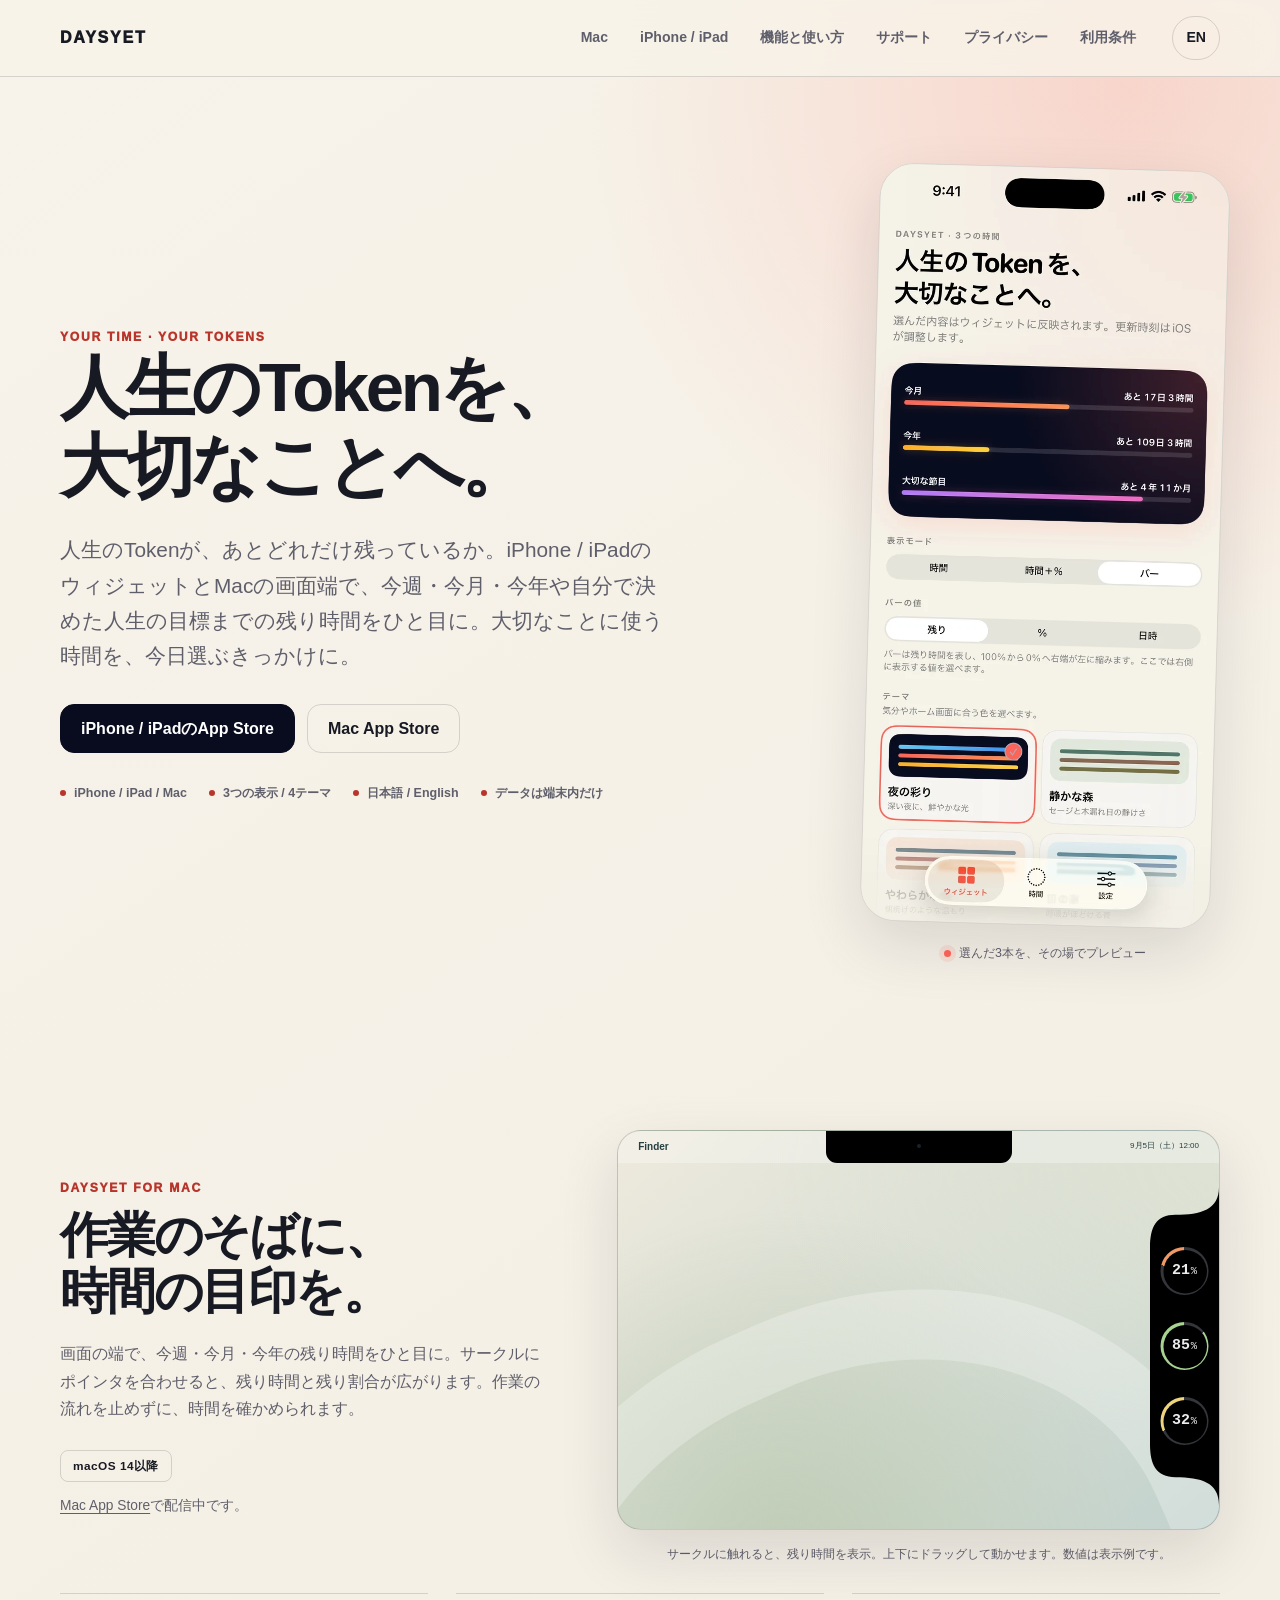
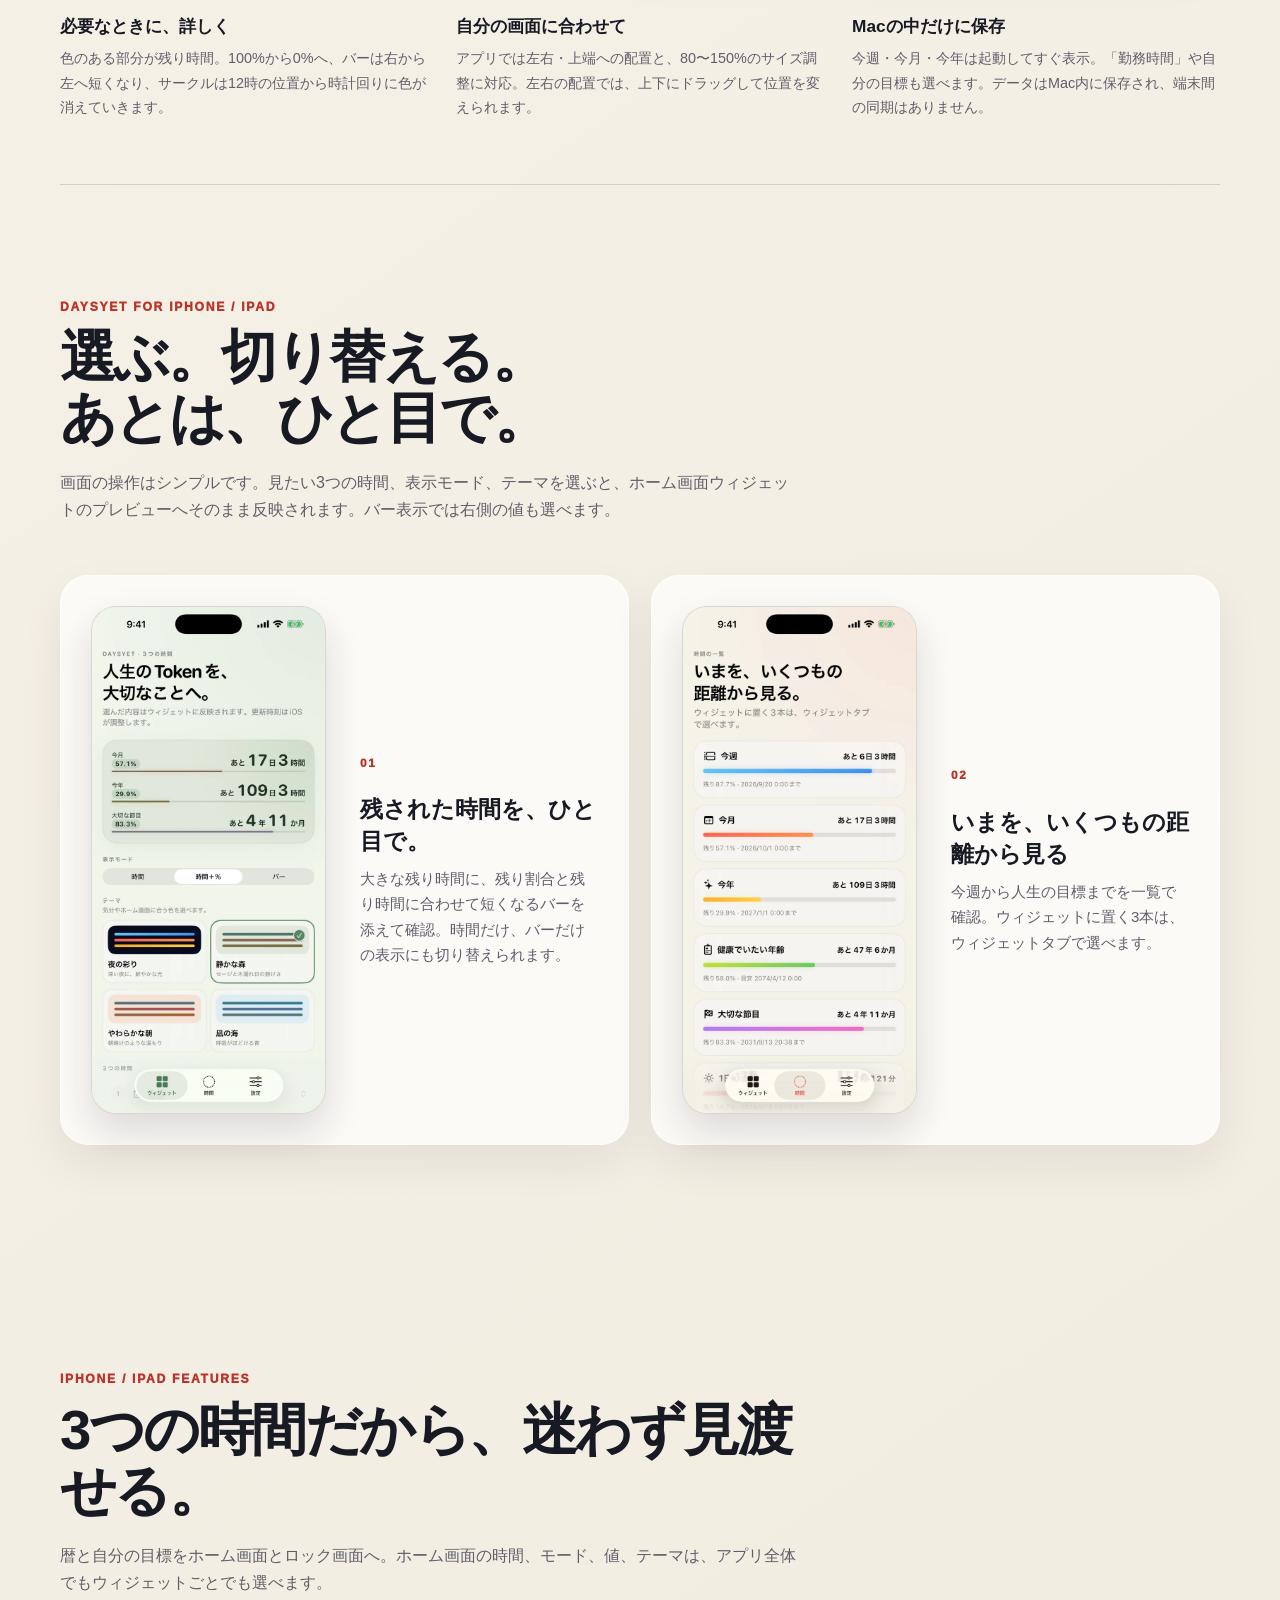
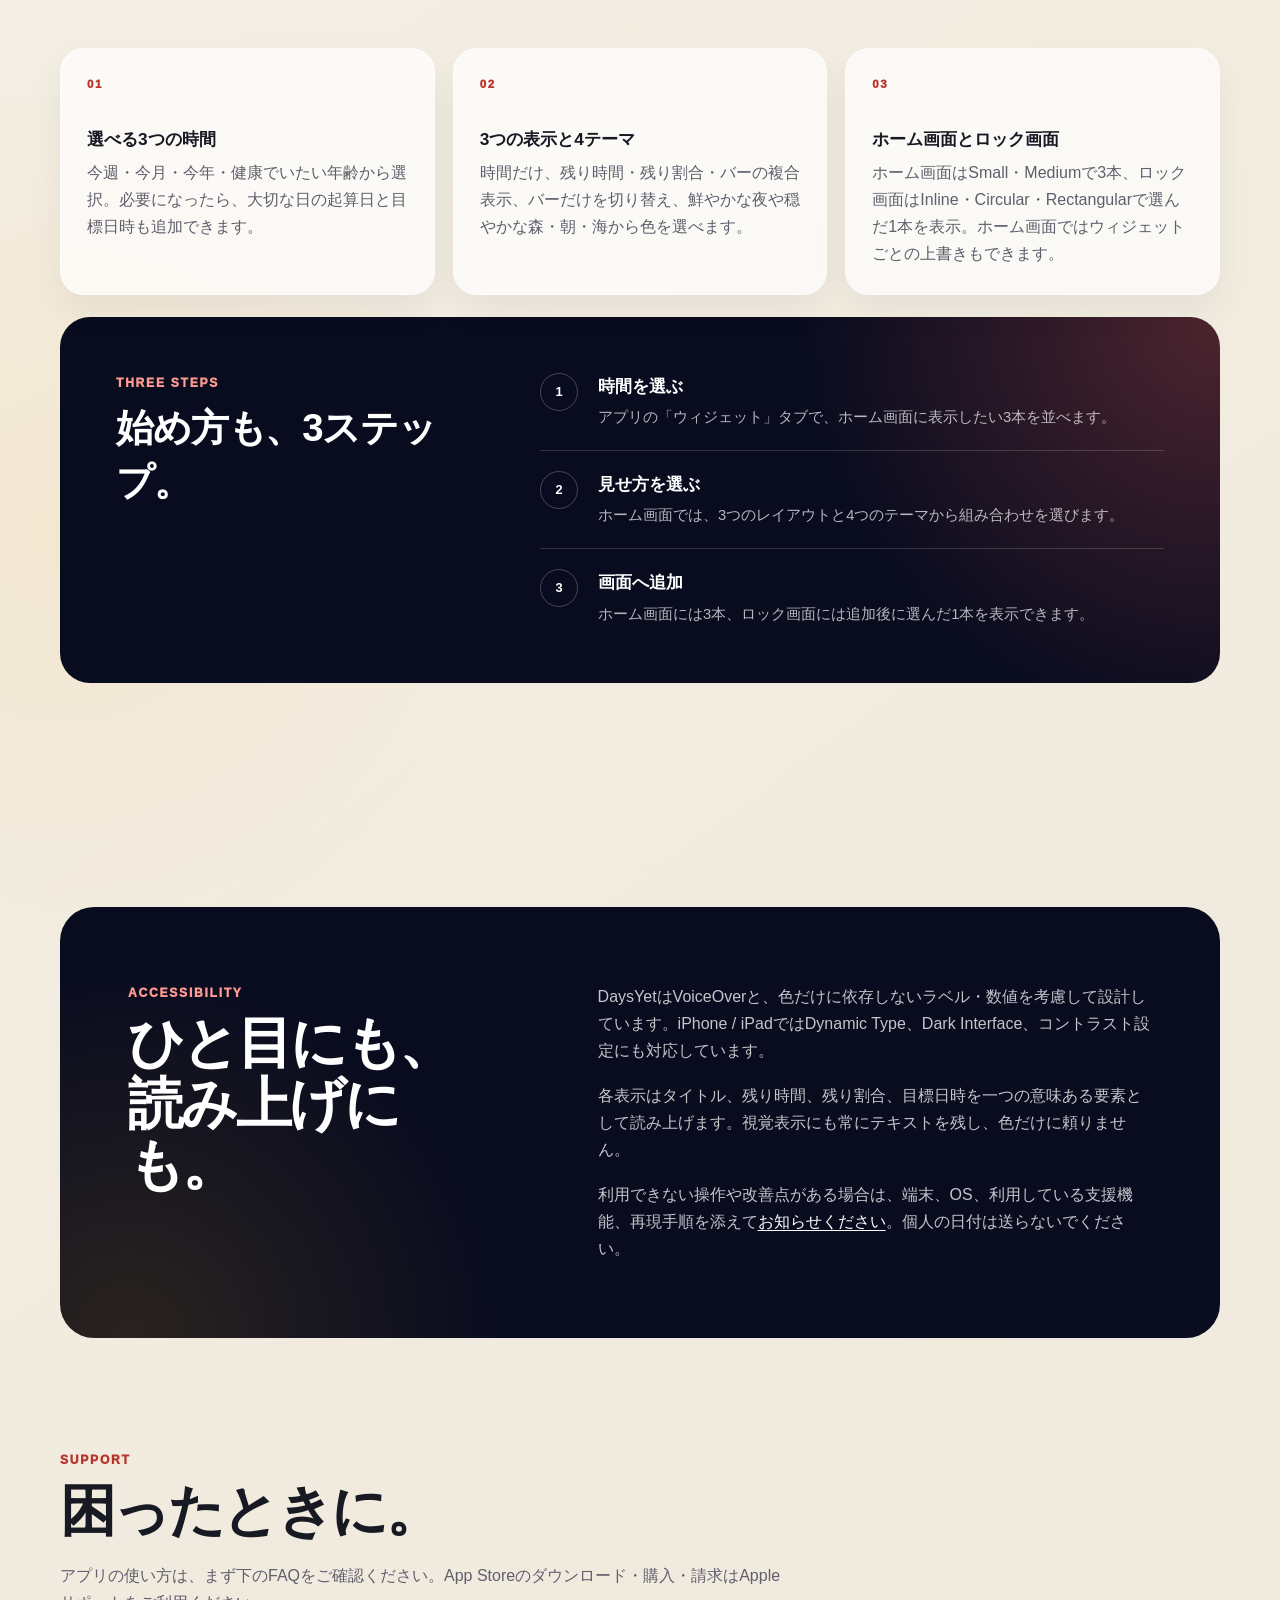
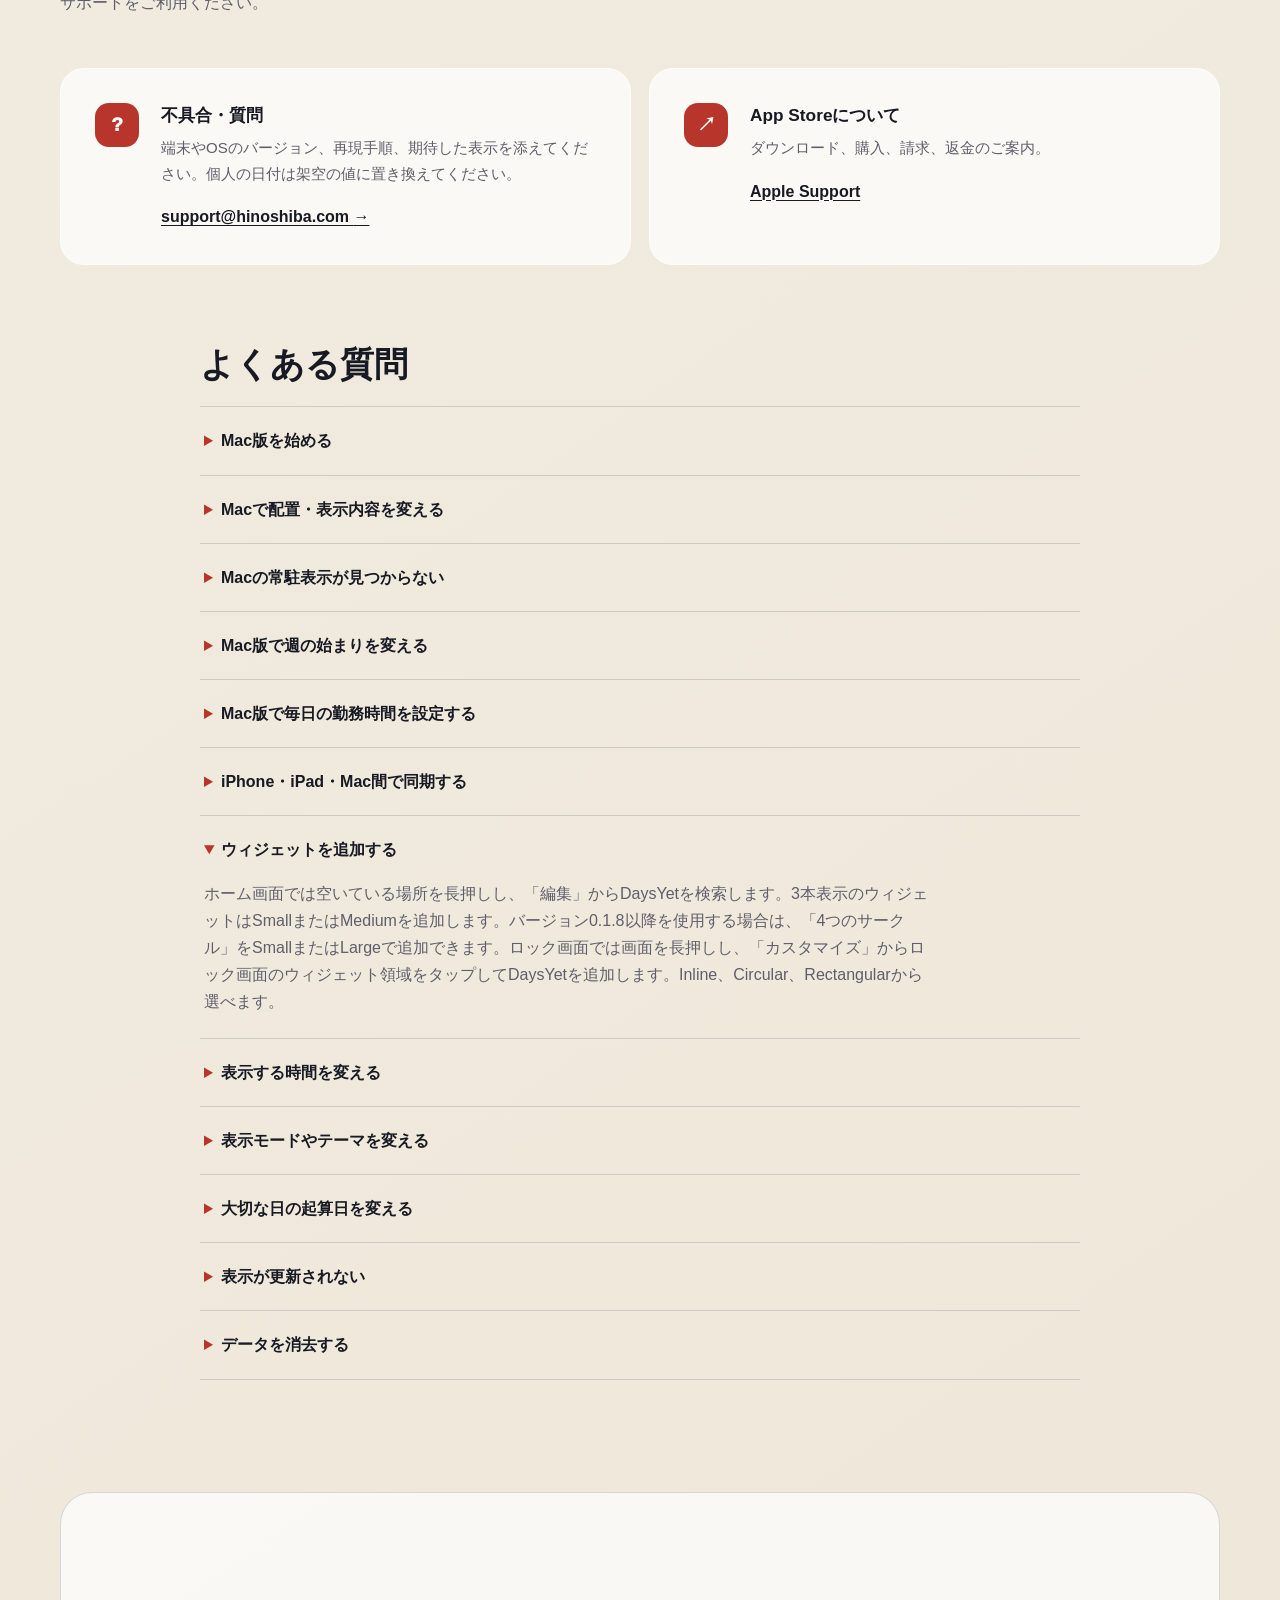
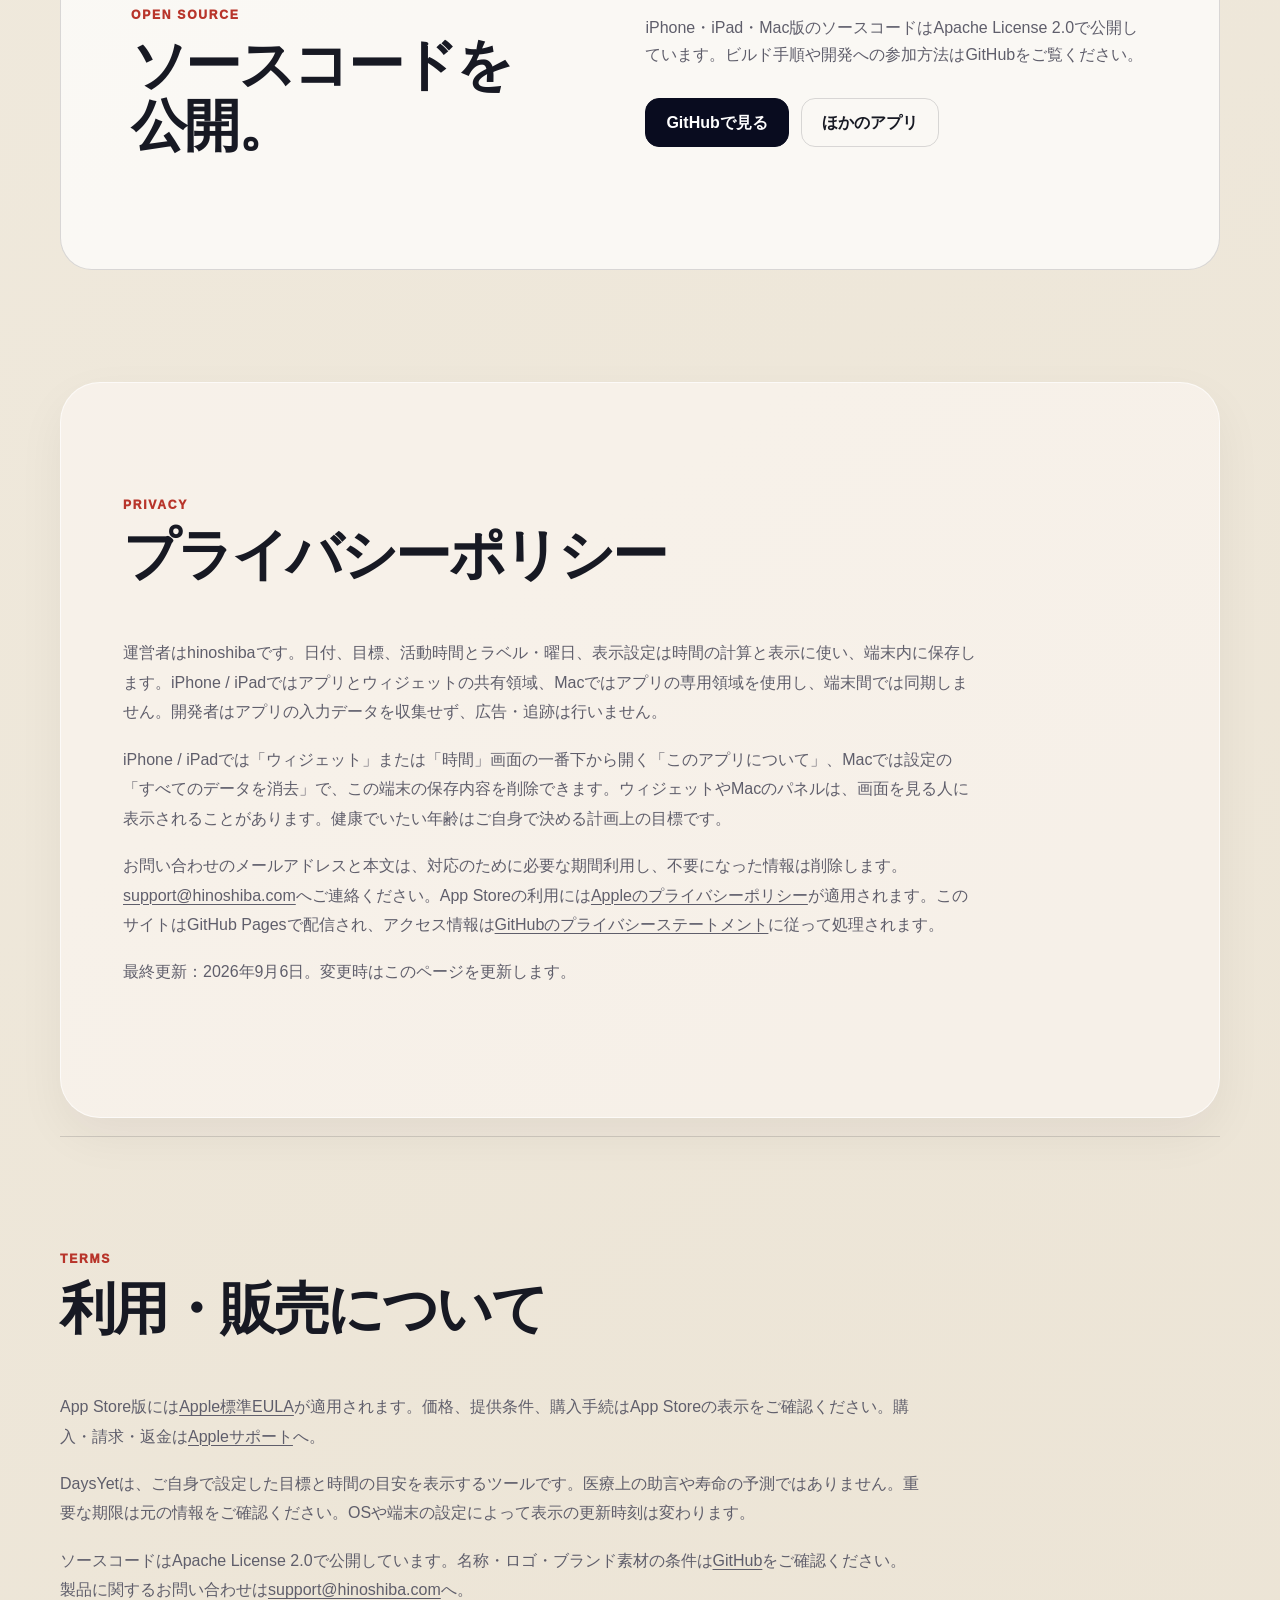
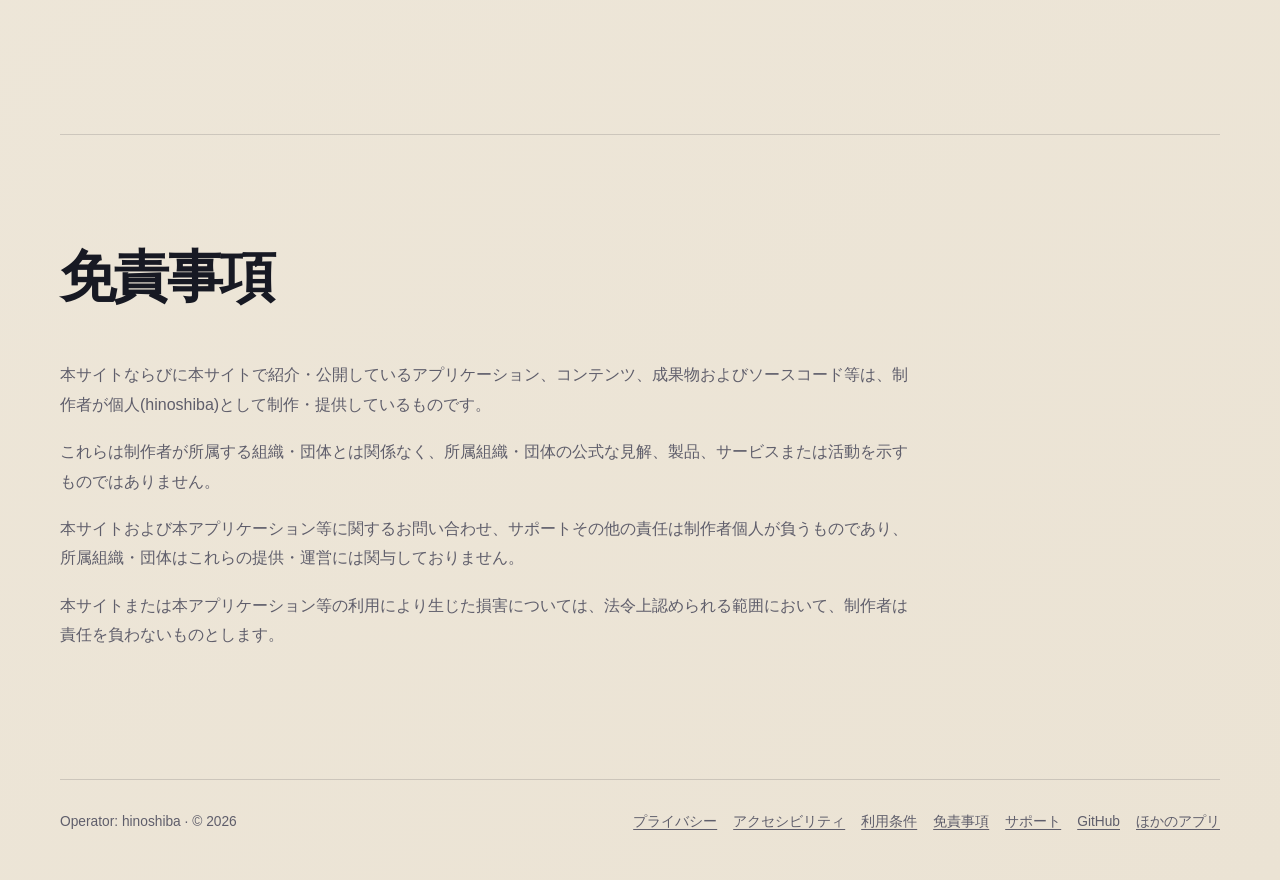
==== commit 06235ef7: "Merge iOS navigation and appearance work into main Integrate the six pending iOS commits for consist" ====
--- a/http_dist/index.html
+++ b/http_dist/index.html
@@ -32,7 +32,7 @@
 <link data-i18n="14" href="./favicon.ico" rel="icon" sizes="any"/>
 <link data-i18n="15" href="./assets/favicon-32.png" rel="icon" sizes="32x32" type="image/png"/>
 <link data-i18n="16" href="./assets/apple-touch-icon.png" rel="apple-touch-icon" sizes="180x180"/>
-<link data-i18n="17" href="./assets/site.css?v=20260913-2" rel="stylesheet"/>
+<link data-i18n="17" href="./assets/site.css?v=20261101-clockwise" rel="stylesheet"/>
 <script defer="" src="./assets/site.js?v=20260913-2"></script>
 </head>
 <body>
@@ -189,19 +189,28 @@
 <details><summary data-i18n="103">表示モードやテーマを変える</summary><p data-i18n="104">3本表示のホーム画面ウィジェットでは、アプリのウィジェットタブで「時間」「時間＋％」「バー」から選び、4つのテーマを切り替えられます。「時間＋％」では、各行に残り時間、残り割合、残り時間に合わせて短くなるバーを一緒に表示します。特定の3本表示ウィジェットだけ別の表示や色にする場合は、ホーム画面から「ウィジェットを編集」を開いて上書きできます。バージョン0.1.8以降の「4つのサークル」は、「ウィジェットを編集」で中央の値（残り時間・残り割合・終了日時）とテーマを選びます。</p></details>
 <details><summary data-i18n="105">大切な日の起算日を変える</summary><p data-i18n="106">アプリの「時間」タブで「大切な節目」のカードをタップし、起算日と目標日時を設定します。起算日を100%として、目標日時に0%となる残り割合を計算します。</p></details>
 <details><summary data-i18n="107">表示が更新されない</summary><p data-i18n="108">一度DaysYetを開いて設定を保存し直し、ウィジェットがホーム画面またはロック画面に追加されていることを確認してください。OSが更新時刻を調整するため、常に秒単位で更新されるものではありません。改善しない場合は端末・OS・アプリバージョンを添えて<a href="mailto:support@hinoshiba.com?subject=DaysYet%20Support">support@hinoshiba.com</a>へお問い合わせください。</p></details>
-<details><summary data-i18n="109">データを消去する</summary><p data-i18n="110">iPhone / iPadでは「時間」画面右上のⓘから開く「このアプリについて」、Macではウィジェット本体のダブルクリックで開く設定画面で「すべてのデータを消去」を選びます。Macでは常駐パネルの配置とサイズの設定も初期状態へ戻ります。他の端末には影響しません。入力したデータは開発者のサーバーに保存されません。</p></details>
+<details><summary data-i18n="109">データを消去する</summary><p data-i18n="110">iPhone / iPadでは「ウィジェット」または「時間」画面の一番下から開く「このアプリについて」、Macではウィジェット本体のダブルクリックで開く設定画面で「すべてのデータを消去」を選びます。Macでは常駐パネルの配置とサイズの設定も初期状態へ戻ります。他の端末には影響しません。入力したデータは開発者のサーバーに保存されません。</p></details>
 </div>
 </section>
 <section aria-labelledby="source-title" class="source-section" id="source">
 <div><div class="eyebrow">Open source</div><h2 data-i18n="111" id="source-title">ソースコードを公開。</h2></div>
 <div><p data-i18n="112">iPhone・iPad・Mac版のソースコードはApache License 2.0で公開しています。ビルド手順や開発への参加方法はGitHubをご覧ください。</p><div class="actions" data-i18n="113"><a class="button" href="https://github.com/hinoshiba/DaysYet">GitHubで見る</a><a class="button secondary" href="https://www.hinoshiba.com/products/">ほかのアプリ</a></div></div>
 </section>
-<section aria-labelledby="privacy-title" class="policy-section" id="privacy"><div class="section-heading"><div class="eyebrow">PRIVACY</div><h2 data-i18n="114" id="privacy-title">プライバシーポリシー</h2></div><div class="policy-copy"><p data-i18n="115">運営者はhinoshibaです。日付、目標、活動時間とラベル・曜日、表示設定は時間の計算と表示に使い、端末内に保存します。iPhone / iPadではアプリとウィジェットの共有領域、Macではアプリの専用領域を使用し、端末間では同期しません。開発者はアプリの入力データを収集せず、広告・追跡は行いません。</p><p data-i18n="116">iPhone / iPadでは「時間」画面右上のⓘから開く「このアプリについて」、Macでは設定の「すべてのデータを消去」で、この端末の保存内容を削除できます。ウィジェットやMacのパネルは、画面を見る人に表示されることがあります。健康でいたい年齢はご自身で決める計画上の目標です。</p><p data-i18n="117">お問い合わせのメールアドレスと本文は、対応のために必要な期間利用し、不要になった情報は削除します。<a href="mailto:support@hinoshiba.com">support@hinoshiba.com</a>へご連絡ください。App Storeの利用には<a href="https://www.apple.com/legal/privacy/">Appleのプライバシーポリシー</a>が適用されます。このサイトはGitHub Pagesで配信され、アクセス情報は<a href="https://docs.github.com/en/site-policy/privacy-policies/github-general-privacy-statement">GitHubのプライバシーステートメント</a>に従って処理されます。</p><p data-i18n="118">最終更新：2026年9月6日。変更時はこのページを更新します。</p></div></section>
+<section aria-labelledby="privacy-title" class="policy-section" id="privacy"><div class="section-heading"><div class="eyebrow">PRIVACY</div><h2 data-i18n="114" id="privacy-title">プライバシーポリシー</h2></div><div class="policy-copy"><p data-i18n="115">運営者はhinoshibaです。日付、目標、活動時間とラベル・曜日、表示設定は時間の計算と表示に使い、端末内に保存します。iPhone / iPadではアプリとウィジェットの共有領域、Macではアプリの専用領域を使用し、端末間では同期しません。開発者はアプリの入力データを収集せず、広告・追跡は行いません。</p><p data-i18n="116">iPhone / iPadでは「ウィジェット」または「時間」画面の一番下から開く「このアプリについて」、Macでは設定の「すべてのデータを消去」で、この端末の保存内容を削除できます。ウィジェットやMacのパネルは、画面を見る人に表示されることがあります。健康でいたい年齢はご自身で決める計画上の目標です。</p><p data-i18n="117">お問い合わせのメールアドレスと本文は、対応のために必要な期間利用し、不要になった情報は削除します。<a href="mailto:support@hinoshiba.com">support@hinoshiba.com</a>へご連絡ください。App Storeの利用には<a href="https://www.apple.com/legal/privacy/">Appleのプライバシーポリシー</a>が適用されます。このサイトはGitHub Pagesで配信され、アクセス情報は<a href="https://docs.github.com/en/site-policy/privacy-policies/github-general-privacy-statement">GitHubのプライバシーステートメント</a>に従って処理されます。</p><p data-i18n="118">最終更新：2026年9月6日。変更時はこのページを更新します。</p></div></section>
 <section aria-labelledby="terms-title" class="terms-section" id="terms"><div class="section-heading"><div class="eyebrow">TERMS</div><h2 data-i18n="119" id="terms-title">利用・販売について</h2></div><div class="policy-copy"><p data-i18n="120">App Store版には<a href="https://www.apple.com/legal/internet-services/itunes/dev/stdeula/">Apple標準EULA</a>が適用されます。価格、提供条件、購入手続はApp Storeの表示をご確認ください。購入・請求・返金は<a href="https://support.apple.com/billing">Appleサポート</a>へ。</p><p data-i18n="121">DaysYetは、ご自身で設定した目標と時間の目安を表示するツールです。医療上の助言や寿命の予測ではありません。重要な期限は元の情報をご確認ください。OSや端末の設定によって表示の更新時刻は変わります。</p><p data-i18n="122">ソースコードはApache License 2.0で公開しています。名称・ロゴ・ブランド素材の条件は<a href="https://github.com/hinoshiba/DaysYet">GitHub</a>をご確認ください。製品に関するお問い合わせは<a href="mailto:support@hinoshiba.com">support@hinoshiba.com</a>へ。</p></div></section>
+<section aria-labelledby="disclaimer-title" class="terms-section" id="disclaimer" lang="ja">
+<div class="section-heading"><h2 id="disclaimer-title">免責事項</h2></div>
+<div class="policy-copy">
+<p>本サイトならびに本サイトで紹介・公開しているアプリケーション、コンテンツ、成果物およびソースコード等は、制作者が個人(hinoshiba)として制作・提供しているものです。</p>
+<p>これらは制作者が所属する組織・団体とは関係なく、所属組織・団体の公式な見解、製品、サービスまたは活動を示すものではありません。</p>
+<p>本サイトおよび本アプリケーション等に関するお問い合わせ、サポートその他の責任は制作者個人が負うものであり、所属組織・団体はこれらの提供・運営には関与しておりません。</p>
+<p>本サイトまたは本アプリケーション等の利用により生じた損害については、法令上認められる範囲において、制作者は責任を負わないものとします。</p>
+</div>
+</section>
 </main>
 <footer>
 <span>Operator: hinoshiba · © 2026</span>
-<nav aria-label="関連情報" class="footer-links" data-i18n="123"><a href="#privacy">プライバシー</a><a href="#accessibility">アクセシビリティ</a><a href="#terms">利用条件</a><a href="#support">サポート</a><a href="https://github.com/hinoshiba/DaysYet">GitHub</a><a href="https://www.hinoshiba.com/products/">ほかのアプリ</a></nav>
+<nav aria-label="関連情報" class="footer-links" data-i18n="123"><a href="#privacy">プライバシー</a><a href="#accessibility">アクセシビリティ</a><a href="#terms">利用条件</a><a href="#disclaimer" lang="ja">免責事項</a><a href="#support">サポート</a><a href="https://github.com/hinoshiba/DaysYet">GitHub</a><a href="https://www.hinoshiba.com/products/">ほかのアプリ</a></nav>
 </footer>
 </div>
 <script id="translations" type="application/json">{
@@ -344,8 +353,8 @@
   "17": {
     "attributes": {
       "href": {
-        "ja": "./assets/site.css?v=20260913-2",
-        "en": "assets/site.css?v=20260913-2"
+        "ja": "./assets/site.css?v=20261101-clockwise",
+        "en": "assets/site.css?v=20261101-clockwise"
       }
     }
   },
@@ -1104,8 +1113,8 @@
   "110": {
     "text": {
       "0": {
-        "ja": "iPhone / iPadでは「時間」画面右上のⓘから開く「このアプリについて」、Macではウィジェット本体のダブルクリックで開く設定画面で「すべてのデータを消去」を選びます。Macでは常駐パネルの配置とサイズの設定も初期状態へ戻ります。他の端末には影響しません。入力したデータは開発者のサーバーに保存されません。",
-        "en": "Choose “Delete all data” from About DaysYet, opened with the info button at the top right of Times on iPhone or iPad, or from settings opened by double-clicking the Mac widget. On Mac, panel layout and size preferences also return to their defaults. Other devices are unaffected. Data entered in DaysYet is not stored on a developer server."
+        "ja": "iPhone / iPadでは「ウィジェット」または「時間」画面の一番下から開く「このアプリについて」、Macではウィジェット本体のダブルクリックで開く設定画面で「すべてのデータを消去」を選びます。Macでは常駐パネルの配置とサイズの設定も初期状態へ戻ります。他の端末には影響しません。入力したデータは開発者のサーバーに保存されません。",
+        "en": "Choose “Delete all data” from About DaysYet, at the bottom of either Widget or Times on iPhone or iPad, or from settings opened by double-clicking the Mac widget. On Mac, panel layout and size preferences also return to their defaults. Other devices are unaffected. Data entered in DaysYet is not stored on a developer server."
       }
     }
   },
@@ -1150,8 +1159,8 @@
   "116": {
     "text": {
       "0": {
-        "ja": "iPhone / iPadでは「時間」画面右上のⓘから開く「このアプリについて」、Macでは設定の「すべてのデータを消去」で、この端末の保存内容を削除できます。ウィジェットやMacのパネルは、画面を見る人に表示されることがあります。健康でいたい年齢はご自身で決める計画上の目標です。",
-        "en": "To remove saved information on the current device, use Delete all data in About DaysYet (the info button at the top right of Times) on iPhone or iPad, or in Settings on Mac. Widgets and Mac panels may be visible to people who can see your screen. The healthy-age goal is a personal planning marker you choose."
+        "ja": "iPhone / iPadでは「ウィジェット」または「時間」画面の一番下から開く「このアプリについて」、Macでは設定の「すべてのデータを消去」で、この端末の保存内容を削除できます。ウィジェットやMacのパネルは、画面を見る人に表示されることがあります。健康でいたい年齢はご自身で決める計画上の目標です。",
+        "en": "To remove saved information on the current device, use Delete all data in About DaysYet (at the bottom of either Widget or Times) on iPhone or iPad, or in Settings on Mac. Widgets and Mac panels may be visible to people who can see your screen. The healthy-age goal is a personal planning marker you choose."
       }
     }
   },
@@ -1199,8 +1208,8 @@
   },
   "123": {
     "html": {
-      "ja": "<a href=\"#privacy\">プライバシー<\/a><a href=\"#accessibility\">アクセシビリティ<\/a><a href=\"#terms\">利用条件<\/a><a href=\"#support\">サポート<\/a><a href=\"https://github.com/hinoshiba/DaysYet\">GitHub<\/a><a href=\"https://www.hinoshiba.com/products/\">ほかのアプリ<\/a>",
-      "en": "<a href=\"#privacy\">Privacy<\/a><a href=\"#accessibility\">Accessibility<\/a><a href=\"#terms\">Terms<\/a><a href=\"#support\">Support<\/a><a href=\"https://github.com/hinoshiba/DaysYet\">GitHub<\/a><a href=\"https://www.hinoshiba.com/products/\">More apps<\/a>"
+      "ja": "<a href=\"#privacy\">プライバシー<\/a><a href=\"#accessibility\">アクセシビリティ<\/a><a href=\"#terms\">利用条件<\/a><a href=\"#disclaimer\" lang=\"ja\">免責事項<\/a><a href=\"#support\">サポート<\/a><a href=\"https://github.com/hinoshiba/DaysYet\">GitHub<\/a><a href=\"https://www.hinoshiba.com/products/\">ほかのアプリ<\/a>",
+      "en": "<a href=\"#privacy\">Privacy<\/a><a href=\"#accessibility\">Accessibility<\/a><a href=\"#terms\">Terms<\/a><a href=\"#disclaimer\" lang=\"ja\">免責事項<\/a><a href=\"#support\">Support<\/a><a href=\"https://github.com/hinoshiba/DaysYet\">GitHub<\/a><a href=\"https://www.hinoshiba.com/products/\">More apps<\/a>"
     },
     "attributes": {
       "aria-label": {
